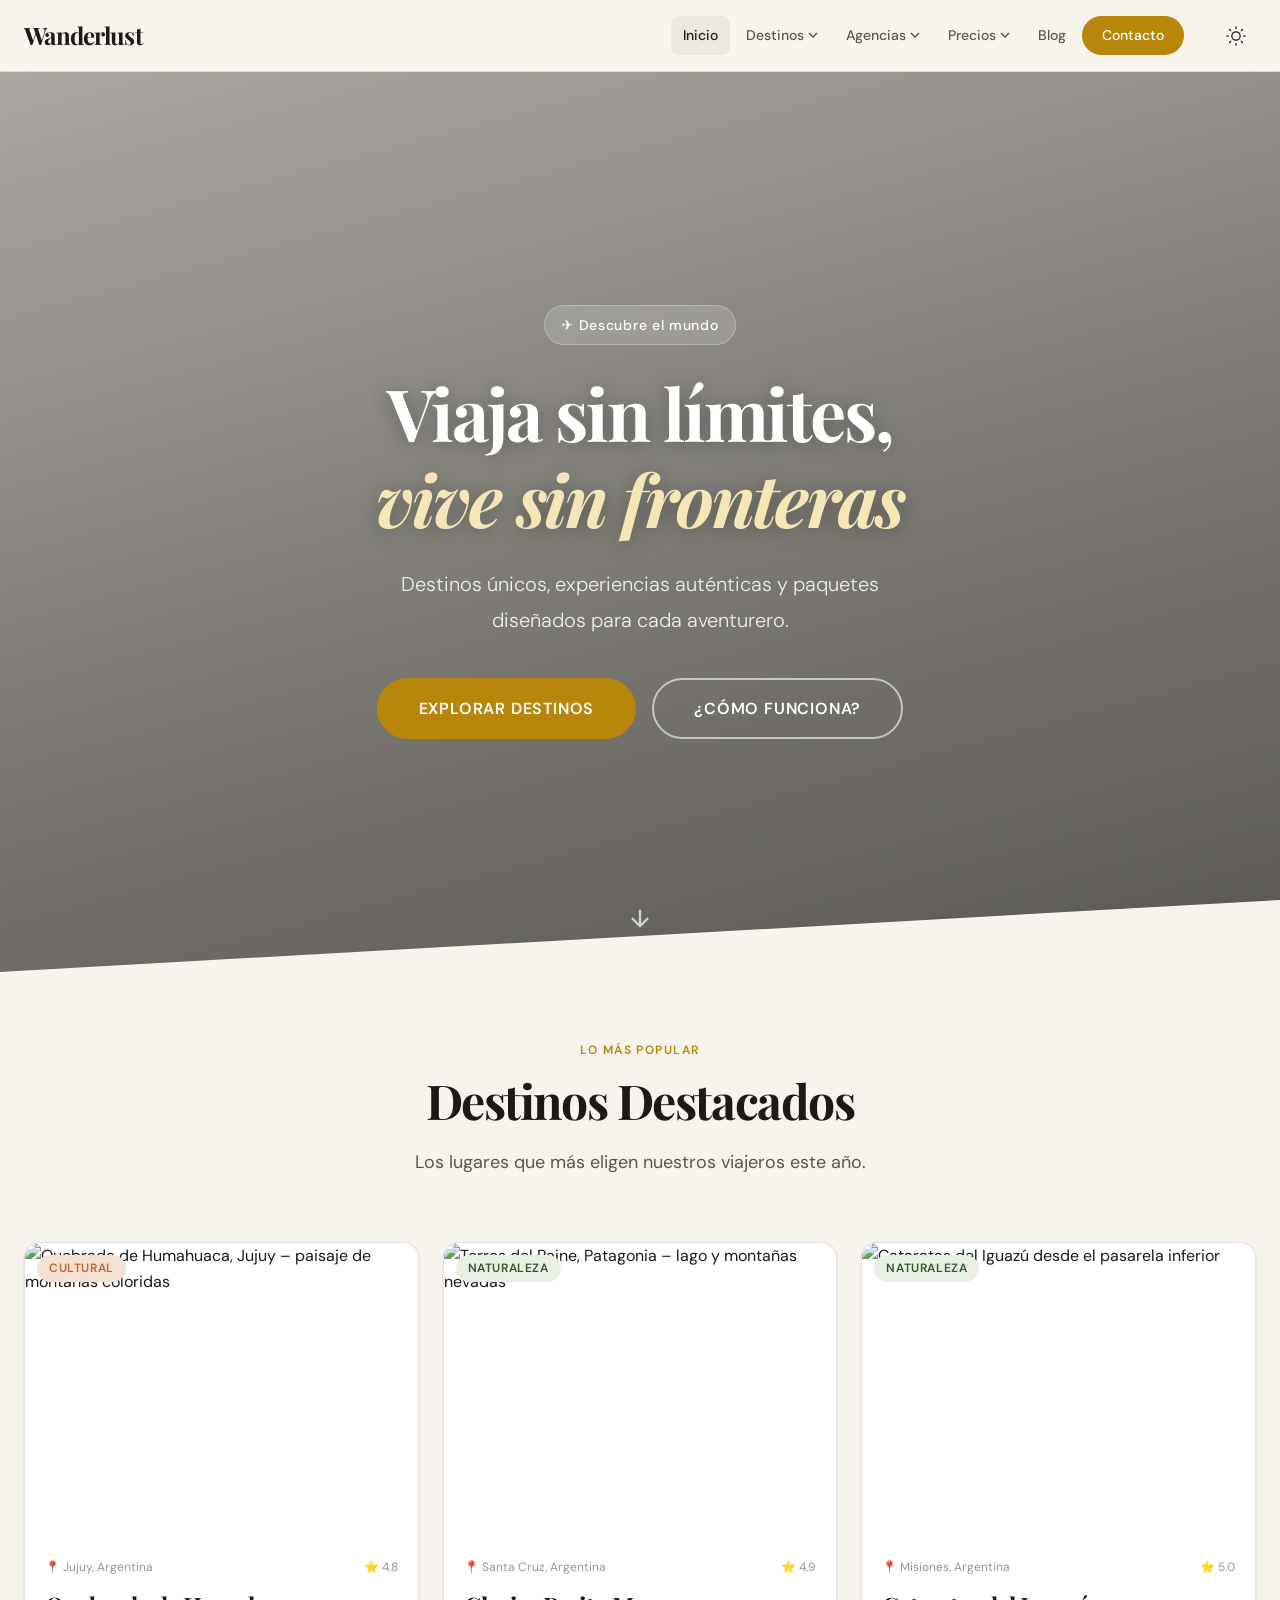
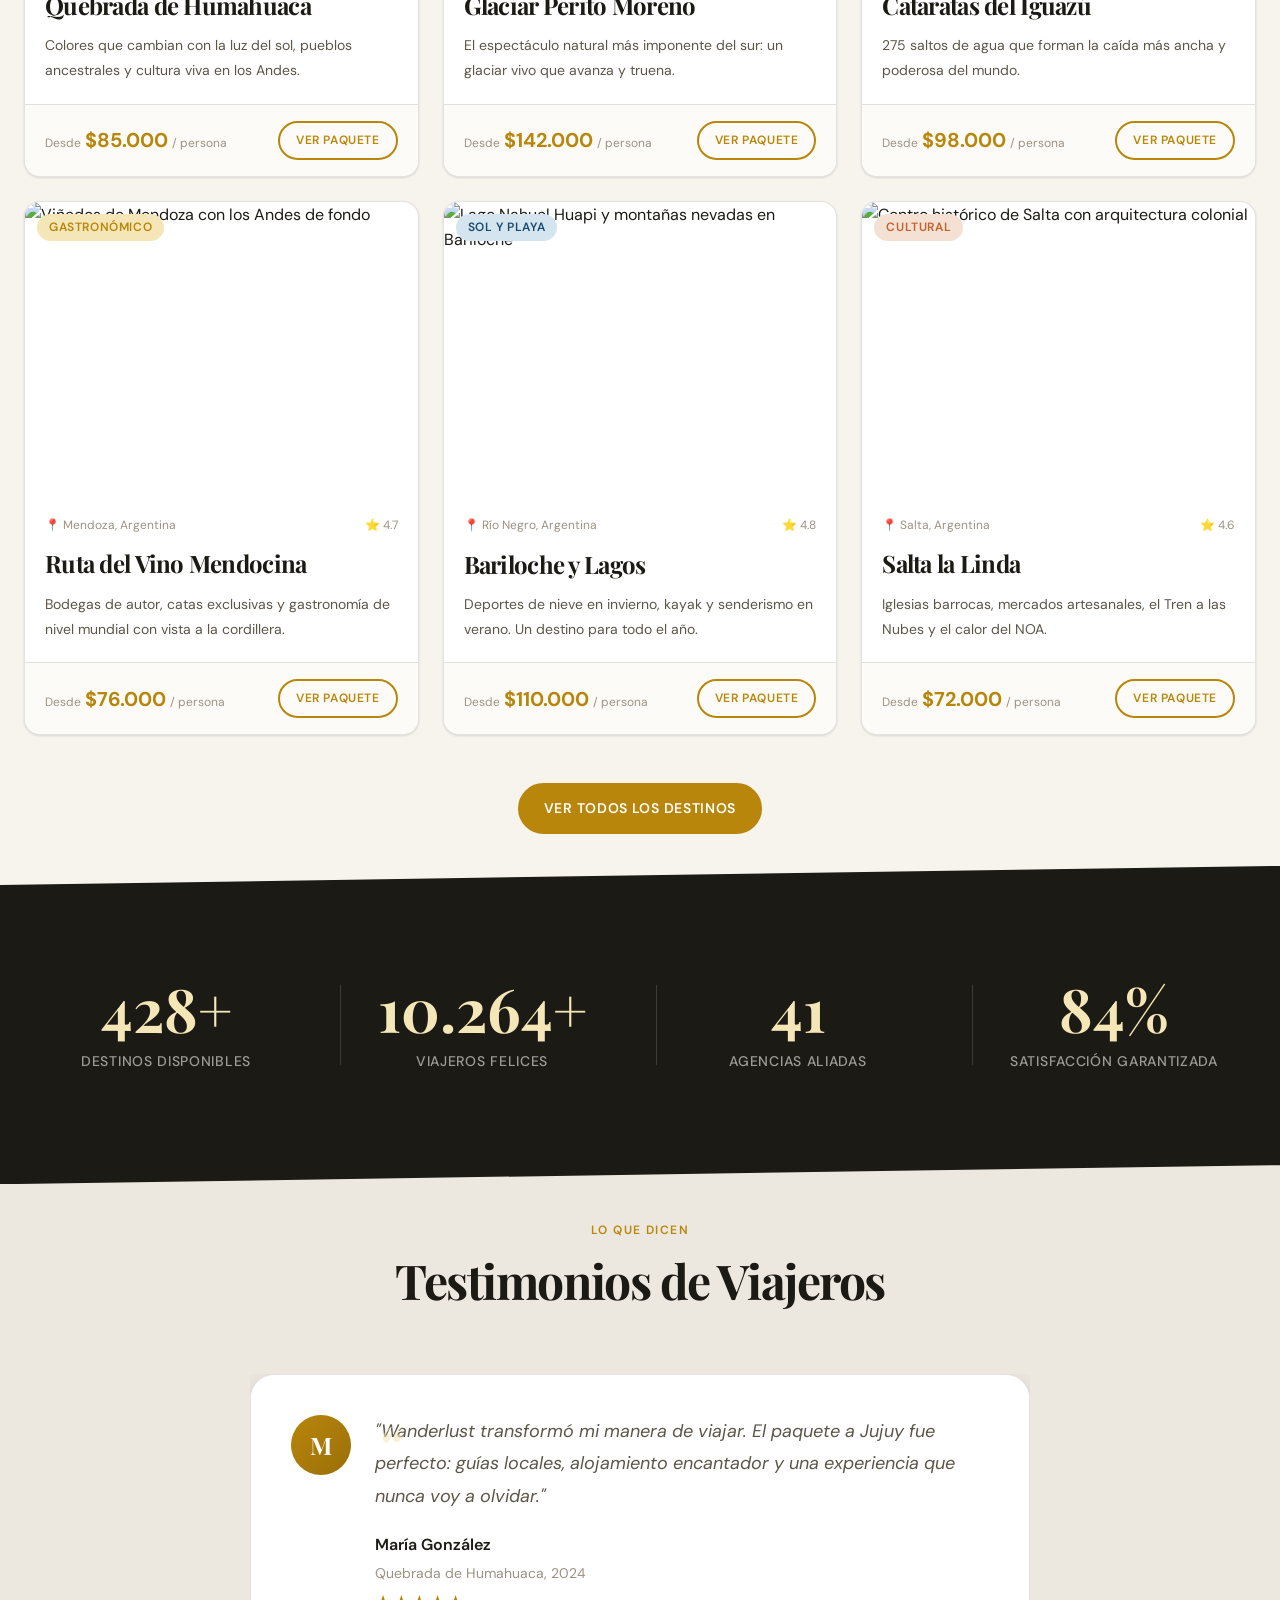
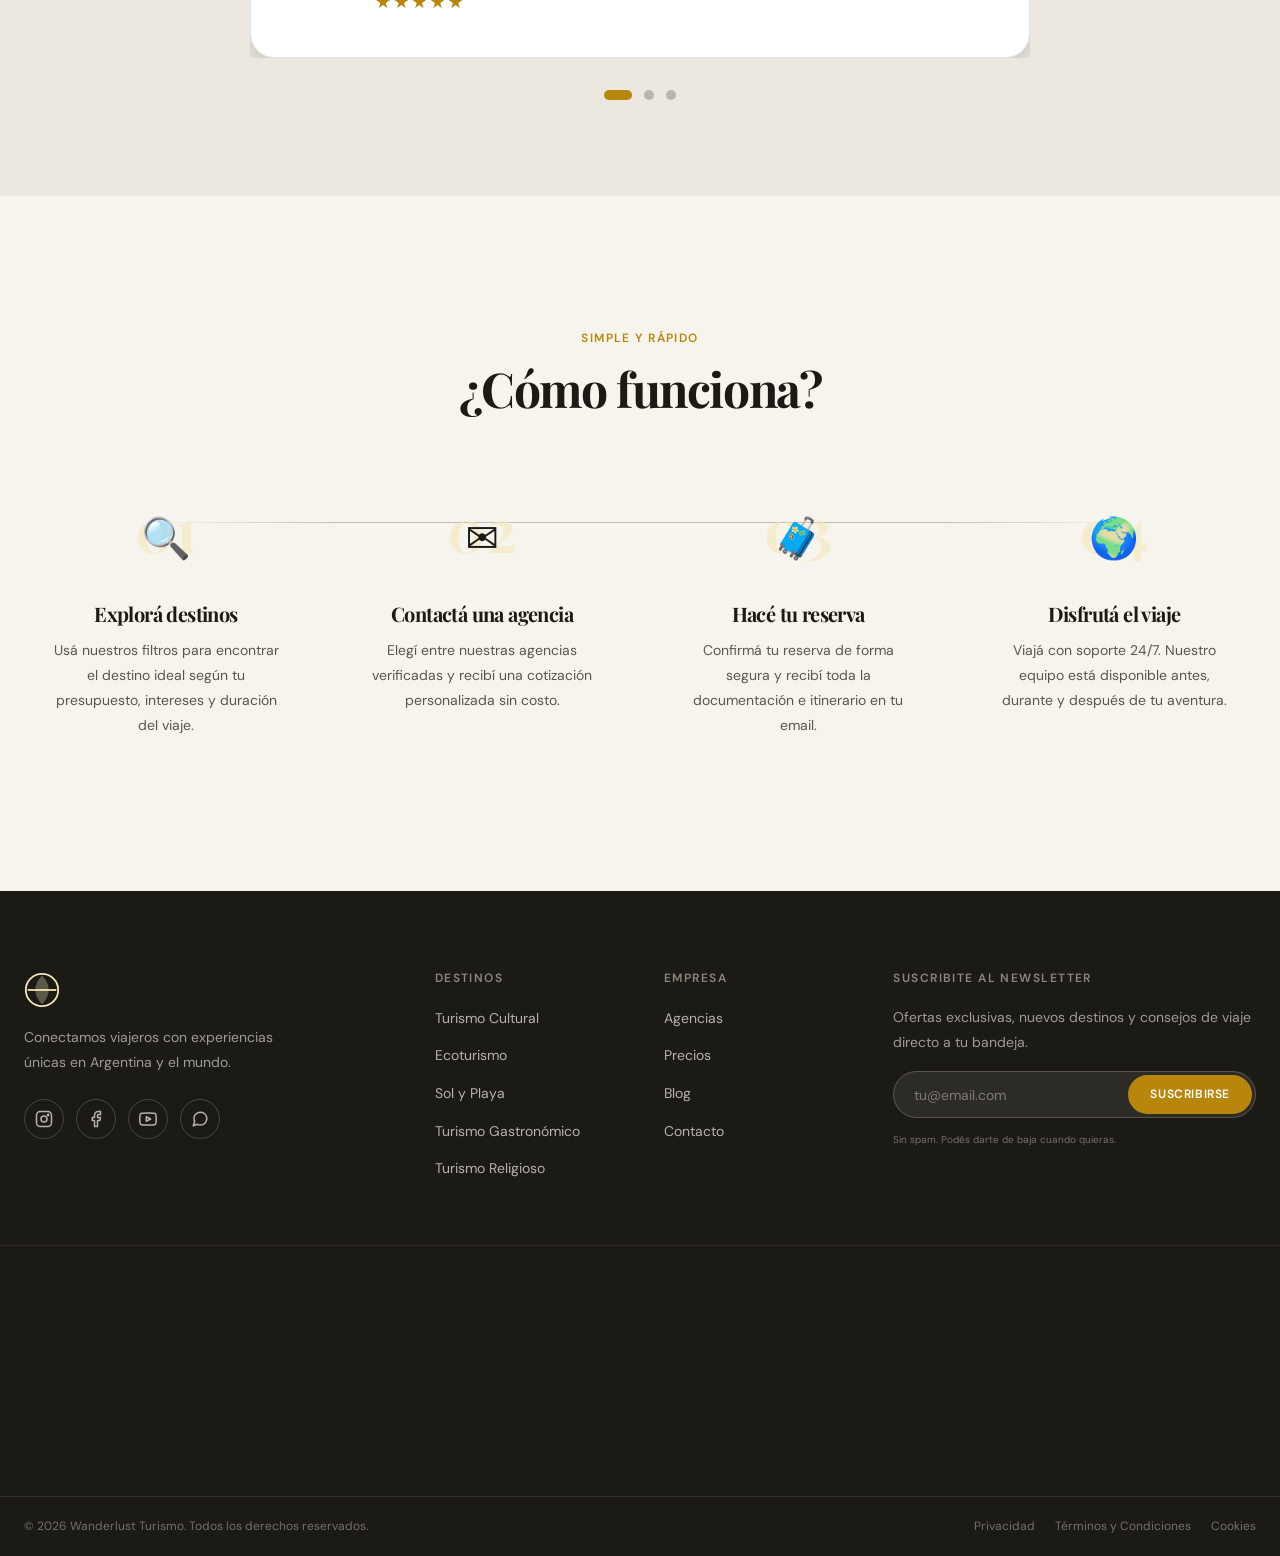
==== index.html @ 02ebac83 "CSS y JS de HOME (index)" ====
<!DOCTYPE html>
<html lang="es">
<head>
  <meta charset="UTF-8" />
  <!--
    viewport: le dice al navegador que adapte el ancho al dispositivo.
    Sin esto, el sitio se vería como escritorio en celulares.
  -->
  <meta name="viewport" content="width=device-width, initial-scale=1.0" />
  <meta name="description" content="Explora los mejores destinos turísticos del mundo con Wanderlust. Paquetes, agencias y experiencias únicas." />
  <title>Wanderlust – Turismo de Experiencias</title>

  <!--
    Google Fonts: usamos dos tipografías distintivas.
    - "Playfair Display": elegante, serif, para títulos y énfasis.
    - "DM Sans": moderna, humanista, para texto corrido.
    Se cargan con preconnect para mejorar la velocidad.
  -->
  <link rel="preconnect" href="https://fonts.googleapis.com" />
  <link rel="preconnect" href="https://fonts.gstatic.com" crossorigin />
  <link href="https://fonts.googleapis.com/css2?family=Playfair+Display:ital,wght@0,400;0,700;1,400&family=DM+Sans:wght@300;400;500;600&display=swap" rel="stylesheet" />

  <!--
    Archivo CSS externo: toda la presentación visual va aquí,
    manteniendo el HTML limpio (solo estructura y contenido).
  -->
  <link rel="stylesheet" href="css/index.css" />
</head>

<body class="page-home" data-theme="light">
  <!--
    ============================================================
    HEADER: encabezado del sitio, visible en todas las páginas.
    Usamos <header> (etiqueta semántica) en lugar de <div>.
    La semántica ayuda a los lectores de pantalla y al SEO.
    ============================================================
  -->
  <header class="site-header" id="site-header">
    <!--
      .header-inner: contenedor con max-width para centrar el contenido.
      Evitamos que el header se extienda demasiado en pantallas anchas.
    -->
    <div class="header-inner">

      <!-- Logo del sitio -->
      <a href="index.html" class="logo" aria-label="Wanderlust – Inicio">
        <!--
          SVG inline: el logo como gráfico vectorial.
          Al estar inline (no como <img>) podemos animarlo con CSS.
        -->

        <!-- LOGO OCULTADO PARA MEJORAR VISIBILIDAD DEL HTML (descomentar cuando apliquemos css)-->
        <!-- <svg class="logo-svg" viewBox="0 0 40 40" aria-hidden="true">
          <circle cx="20" cy="20" r="18" fill="none" stroke="currentColor" stroke-width="2"/>
          <path d="M20 4 C10 14, 10 26, 20 36 C30 26, 30 14, 20 4Z" fill="currentColor" opacity="0.3"/>
          <line x1="4" y1="20" x2="36" y2="20" stroke="currentColor" stroke-width="2"/>
        </svg> -->
        <span class="logo-text">Wanderlust</span>
      </a>

      <!--
        MEGA-MENÚ: navegación principal.
        Usamos <nav> + <ul> que es la estructura semántica correcta
        para listas de navegación (accesible para lectores de pantalla).

        El mega-menú se despliega solo con CSS usando :hover y :focus-within,
        sin JavaScript. Esto se explica en el CSS.
      -->
      <nav class="main-nav" aria-label="Navegación principal">
        <ul class="nav-list" role="list">

          <li class="nav-item nav-item--home">
            <a href="index.html" class="nav-link nav-link--active" aria-current="page">Inicio</a>
          </li>

          <!--
            ÍTEM CON MEGA-MENÚ: Destinos
            - .has-megamenu marca que este ítem despliega un panel grande.
            - aria-haspopup="true" informa a tecnologías asistivas.
            - aria-expanded se actualizará con JS mínimo para accesibilidad.
          -->
          <li class="nav-item has-megamenu">
            <a href="destinos.html" class="nav-link" aria-haspopup="true" aria-expanded="false">
              Destinos
              <!-- Ícono de flecha indicando que hay submenú -->
              <svg class="chevron" viewBox="0 0 10 6" width="32" height="32" aria-hidden="true">
                <path d="M1 1l4 4 4-4" stroke="currentColor" stroke-width="1.5" fill="none"/>
              </svg>
            </a>
            <!--
              PANEL DEL MEGA-MENÚ:
              Se oculta con opacity:0 y visibility:hidden en CSS,
              y se muestra al hacer hover/focus en el <li> padre.
              Usamos <div role="region"> para semántica.
            -->
            <div class="megamenu" role="region" aria-label="Categorías de destinos">
              <div class="megamenu-inner">

                <div class="megamenu-col">
                  <h3 class="megamenu-heading">Por Categoría</h3>
                  <ul role="list">
                    <li><a href="destinos.html#cultural" class="megamenu-link">🏛️ Cultural</a></li>
                    <li><a href="destinos.html#naturaleza" class="megamenu-link">🌿 Naturaleza</a></li>
                    <li><a href="destinos.html#playa" class="megamenu-link">🏖️ Sol y Playa</a></li>
                    <li><a href="destinos.html#gastronomico" class="megamenu-link">🍽️ Gastronómico</a></li>
                    <li><a href="destinos.html#religioso" class="megamenu-link">⛪ Religioso</a></li>
                  </ul>
                </div>

                <div class="megamenu-col">
                  <h3 class="megamenu-heading">Destinos Populares</h3>
                  <ul role="list">
                    <li><a href="destinos.html" class="megamenu-link">Patagonia Argentina</a></li>
                    <li><a href="destinos.html" class="megamenu-link">Salta y Jujuy</a></li>
                    <li><a href="destinos.html" class="megamenu-link">Cataratas del Iguazú</a></li>
                    <li><a href="destinos.html" class="megamenu-link">Mendoza Viñedos</a></li>
                    <li><a href="destinos.html" class="megamenu-link">Bariloche</a></li>
                  </ul>
                </div>

                <div class="megamenu-col megamenu-col--featured">
                  <h3 class="megamenu-heading">Destino del Mes</h3>
                  <!--
                    Imagen destacada dentro del mega-menú.
                    aspect-ratio en CSS mantiene la proporción sin JS.
                  -->
                  <div class="megamenu-featured-card">
                    <img
                      src="img/destino-featured.jpg"
                      alt="Quebrada de Humahuaca, Jujuy"
                      loading="lazy"
                      width="240"
                      height="140"
                    />
                    <p class="megamenu-featured-title">Quebrada de Humahuaca</p>
                    <a href="destinos.html" class="btn btn--sm">Ver paquetes</a>
                  </div>
                </div>

              </div>
            </div>
          </li>

          <li class="nav-item has-megamenu">
            <a href="agencias.html" class="nav-link" aria-haspopup="true" aria-expanded="false">
              Agencias
              <svg class="chevron" viewBox="0 0 10 6" width="32" height="32" aria-hidden="true">
                <path d="M1 1l4 4 4-4" stroke="currentColor" stroke-width="1.5" fill="none"/>
              </svg>
            </a>
            <div class="megamenu" role="region" aria-label="Opciones de agencias">
              <div class="megamenu-inner megamenu-inner--simple">
                <div class="megamenu-col">
                  <h3 class="megamenu-heading">Explorar</h3>
                  <ul role="list">
                    <li><a href="agencias.html" class="megamenu-link">Todas las Agencias</a></li>
                    <li><a href="agencias.html" class="megamenu-link">Agencias Premium</a></li>
                    <li><a href="agencias.html" class="megamenu-link">Mejor Valoradas</a></li>
                    <li><a href="agencias.html" class="megamenu-link">Agencias Locales</a></li>
                  </ul>
                </div>
                <div class="megamenu-col">
                  <h3 class="megamenu-heading">Servicios</h3>
                  <ul role="list">
                    <li><a href="contacto.html" class="megamenu-link">Solicitar Cotización</a></li>
                    <li><a href="contacto.html" class="megamenu-link">Armar Paquete</a></li>
                    <li><a href="contacto.html" class="megamenu-link">Asesoramiento</a></li>
                  </ul>
                </div>
              </div>
            </div>
          </li>

          <li class="nav-item has-megamenu">
            <a href="precios.html" class="nav-link" aria-haspopup="true" aria-expanded="false">
              Precios
              <svg class="chevron" viewBox="0 0 10 6" width="32" height="32" aria-hidden="true">
                <path d="M1 1l4 4 4-4" stroke="currentColor" stroke-width="1.5" fill="none"/>
              </svg>
            </a>
            <div class="megamenu" role="region" aria-label="Opciones de precios">
              <div class="megamenu-inner megamenu-inner--simple">
                <div class="megamenu-col">
                  <h3 class="megamenu-heading">Comparar</h3>
                  <ul role="list">
                    <li><a href="precios.html" class="megamenu-link">Comparador de Destinos</a></li>
                    <li><a href="precios.html" class="megamenu-link">Tabla de Precios</a></li>
                    <li><a href="precios.html" class="megamenu-link">Ofertas Especiales</a></li>
                  </ul>
                </div>
              </div>
            </div>
          </li>

          <li class="nav-item">
            <a href="blog.html" class="nav-link">Blog</a>
          </li>

          <li class="nav-item">
            <a href="contacto.html" class="nav-link nav-link--cta">Contacto</a>
          </li>

        </ul>
      </nav>

      <!-- Controles del header: modo oscuro + menú móvil -->
      <div class="header-controls">
        <!--
          Botón de modo oscuro (Dark Mode).
          JS mínimo: solo alterna el atributo data-theme en <body>.
          Todo el cambio visual lo hace CSS con variables.
        -->
        <button
          class="btn-icon btn-darkmode"
          id="darkModeToggle"
          aria-label="Alternar modo oscuro"
          title="Modo oscuro"
        >
          <!-- Ícono sol (modo claro activo) -->
          <svg class="icon-sun" viewBox="0 0 24 24" aria-hidden="true">
            <circle cx="12" cy="12" r="5"/>
            <line x1="12" y1="1" x2="12" y2="3"/><line x1="12" y1="21" x2="12" y2="23"/>
            <line x1="4.22" y1="4.22" x2="5.64" y2="5.64"/><line x1="18.36" y1="18.36" x2="19.78" y2="19.78"/>
            <line x1="1" y1="12" x2="3" y2="12"/><line x1="21" y1="12" x2="23" y2="12"/>
            <line x1="4.22" y1="19.78" x2="5.64" y2="18.36"/><line x1="18.36" y1="5.64" x2="19.78" y2="4.22"/>
          </svg>
          <!-- Ícono luna (modo oscuro activo) -->
          <svg class="icon-moon" viewBox="0 0 24 24" aria-hidden="true">
            <path d="M21 12.79A9 9 0 1 1 11.21 3 7 7 0 0 0 21 12.79z"/>
          </svg>
        </button>

        <!--
          Botón hamburguesa para menú móvil.
          aria-controls indica qué elemento controla.
          JS mínimo: togglea clase .is-open en el nav.
        -->
        <button
          class="btn-icon btn-hamburger"
          id="menuToggle"
          aria-label="Abrir menú"
          aria-controls="main-nav"
          aria-expanded="false"
        >
          <span class="hamburger-line"></span>
          <span class="hamburger-line"></span>
          <span class="hamburger-line"></span>
        </button>
      </div>

    </div><!-- /.header-inner -->
  </header>

  <!--
    ============================================================
    MAIN: contenido principal de la página.
    <main> es semántico: hay un solo <main> por página.
    ============================================================
  -->
  <main id="main-content">

    <!--
      ──────────────────────────────────────────────────────────
      SECCIÓN 1: HERO
      Video de fondo + overlay + texto animado.
      Técnicas CSS: clip-path, keyframes, Custom Properties.
      ──────────────────────────────────────────────────────────
    -->
    <section class="hero" aria-label="Sección principal">

      <!--
        VIDEO DE FONDO:
        - autoplay: empieza automáticamente.
        - muted: necesario para autoplay sin interacción del usuario.
        - loop: se repite.
        - playsinline: evita pantalla completa en iOS.
        - preload="metadata": carga solo los metadatos al inicio.
        - <source> con type: el navegador elige el formato soportado.
        - El <p> dentro es el fallback si el navegador no soporta video.
        aria-hidden: el video es decorativo, los lectores de pantalla lo ignoran.
      -->
      <div class="hero-video-wrapper" aria-hidden="true">
        <video
          class="hero-video"
          autoplay
          muted
          loop
          playsinline
          preload="metadata"
        >
          <source src="video/hero-destino.mp4" type="video/mp4" />
          <source src="video/hero-destino.webm" type="video/webm" />
          <!-- Fallback: imagen si el video no carga -->
          <img src="img/hero-fallback.jpg" alt="" />
        </video>
        <!-- Overlay oscuro sobre el video para que el texto sea legible -->
        <div class="hero-overlay"></div>
      </div>

      <!-- Contenido del hero: texto animado -->
      <div class="hero-content">
        <!--
          .hero-tag: etiqueta pequeña que aparece primero (animación stagger).
          Stagger = cada elemento hijo aparece con un retraso distinto,
          creando un efecto de cascada. Se logra con animation-delay en CSS.
        -->
        <p class="hero-tag animate-in" style="--delay: 0s">✈️ Descubre el mundo</p>

        <h1 class="hero-title animate-in" style="--delay: 0.15s">
          Viaja sin límites,<br />
          <em>vive sin fronteras</em>
        </h1>

        <p class="hero-subtitle animate-in" style="--delay: 0.3s">
          Destinos únicos, experiencias auténticas y paquetes diseñados para cada aventurero.
        </p>

        <div class="hero-actions animate-in" style="--delay: 0.45s">
          <a href="destinos.html" class="btn btn--primary btn--lg">Explorar Destinos</a>
          <a href="#como-funciona" class="btn btn--ghost btn--lg">¿Cómo funciona?</a>
        </div>
      </div>

      <!--
        Indicador de scroll: flecha animada que invita a bajar.
        animation: bounceDown en keyframes del CSS.
      -->
      <a href="#destinos-destacados" class="scroll-indicator" aria-label="Ir al contenido">
        <svg viewBox="0 0 24 24" width="32" height="32" aria-hidden="true">
          <path d="M12 5v14M5 12l7 7 7-7" stroke="currentColor" stroke-width="2" fill="none"/>
        </svg>
      </a>

    </section>
    <!--/ .hero -->

    <!--
      ──────────────────────────────────────────────────────────
      SECCIÓN 2: DESTINOS DESTACADOS
      Cards con hover effects y transiciones CSS.
      Técnicas CSS: transform, transition, overflow, object-fit.
      ──────────────────────────────────────────────────────────
    -->
    <section class="section destinations-featured" id="destinos-destacados" aria-labelledby="dest-title">

      <div class="section-inner">
        <header class="section-header">
          <p class="section-label">Lo más popular</p>
          <h2 class="section-title" id="dest-title">Destinos Destacados</h2>
          <p class="section-subtitle">Los lugares que más eligen nuestros viajeros este año.</p>
        </header>

        <!--
          Grid de tarjetas (cards).
          CSS Grid con auto-fill y minmax para que las columnas
          se adapten solas sin media queries explícitas.
          Esto se define en el CSS como:
          grid-template-columns: repeat(auto-fill, minmax(300px, 1fr))
        -->
        <div class="cards-grid" role="list">

          <!--
            CARD DE DESTINO:
            Estructura:
            - .card-image-wrapper: contiene la imagen + etiqueta de categoría.
            - img con loading="lazy": el navegador carga la imagen solo cuando
              está cerca del viewport (viewport = área visible de la pantalla).
            - .card-body: información textual.
            - .card-footer: precio y botón.

            El efecto hover (zoom de imagen + overlay) se hace 100% en CSS:
            .destination-card:hover .card-image img { transform: scale(1.08); }
          -->
          <article class="destination-card" role="listitem">
            <div class="card-image-wrapper">
              <img
                src="img/dest-jujuy.jpg"
                alt="Quebrada de Humahuaca, Jujuy – paisaje de montañas coloridas"
                loading="lazy"
                width="400"
                height="260"
              />
              <span class="card-badge card-badge--cultural">Cultural</span>
              <!-- Overlay con info extra que aparece en hover -->
              <div class="card-hover-overlay">
                <p>Patrimonio de la Humanidad UNESCO</p>
              </div>
            </div>
            <div class="card-body">
              <div class="card-meta">
                <span class="card-location">📍 Jujuy, Argentina</span>
                <span class="card-rating" aria-label="4.8 de 5 estrellas">⭐ 4.8</span>
              </div>
              <h3 class="card-title">Quebrada de Humahuaca</h3>
              <p class="card-desc">Colores que cambian con la luz del sol, pueblos ancestrales y cultura viva en los Andes.</p>
            </div>
            <div class="card-footer">
              <p class="card-price">
                <span class="price-from">Desde</span>
                <strong class="price-amount">$85.000</strong>
                <span class="price-per">/ persona</span>
              </p>
              <a href="destinos.html" class="btn btn--sm btn--outline">Ver paquete</a>
            </div>
          </article>

          <article class="destination-card" role="listitem">
            <div class="card-image-wrapper">
              <img
                src="img/dest-patagonia.jpg"
                alt="Torres del Paine, Patagonia – lago y montañas nevadas"
                loading="lazy"
                width="400"
                height="260"
              />
              <span class="card-badge card-badge--naturaleza">Naturaleza</span>
              <div class="card-hover-overlay">
                <p>Parque Nacional de clase mundial</p>
              </div>
            </div>
            <div class="card-body">
              <div class="card-meta">
                <span class="card-location">📍 Santa Cruz, Argentina</span>
                <span class="card-rating" aria-label="4.9 de 5 estrellas">⭐ 4.9</span>
              </div>
              <h3 class="card-title">Glaciar Perito Moreno</h3>
              <p class="card-desc">El espectáculo natural más imponente del sur: un glaciar vivo que avanza y truena.</p>
            </div>
            <div class="card-footer">
              <p class="card-price">
                <span class="price-from">Desde</span>
                <strong class="price-amount">$142.000</strong>
                <span class="price-per">/ persona</span>
              </p>
              <a href="destinos.html" class="btn btn--sm btn--outline">Ver paquete</a>
            </div>
          </article>

          <article class="destination-card" role="listitem">
            <div class="card-image-wrapper">
              <img
                src="img/dest-iguazu.jpg"
                alt="Cataratas del Iguazú desde el pasarela inferior"
                loading="lazy"
                width="400"
                height="260"
              />
              <span class="card-badge card-badge--naturaleza">Naturaleza</span>
              <div class="card-hover-overlay">
                <p>Una de las 7 maravillas naturales</p>
              </div>
            </div>
            <div class="card-body">
              <div class="card-meta">
                <span class="card-location">📍 Misiones, Argentina</span>
                <span class="card-rating" aria-label="5 de 5 estrellas">⭐ 5.0</span>
              </div>
              <h3 class="card-title">Cataratas del Iguazú</h3>
              <p class="card-desc">275 saltos de agua que forman la caída más ancha y poderosa del mundo.</p>
            </div>
            <div class="card-footer">
              <p class="card-price">
                <span class="price-from">Desde</span>
                <strong class="price-amount">$98.000</strong>
                <span class="price-per">/ persona</span>
              </p>
              <a href="destinos.html" class="btn btn--sm btn--outline">Ver paquete</a>
            </div>
          </article>

          <article class="destination-card" role="listitem">
            <div class="card-image-wrapper">
              <img
                src="img/dest-mendoza.jpg"
                alt="Viñedos de Mendoza con los Andes de fondo"
                loading="lazy"
                width="400"
                height="260"
              />
              <span class="card-badge card-badge--gastronomico">Gastronómico</span>
              <div class="card-hover-overlay">
                <p>Capital del vino argentino</p>
              </div>
            </div>
            <div class="card-body">
              <div class="card-meta">
                <span class="card-location">📍 Mendoza, Argentina</span>
                <span class="card-rating" aria-label="4.7 de 5 estrellas">⭐ 4.7</span>
              </div>
              <h3 class="card-title">Ruta del Vino Mendocina</h3>
              <p class="card-desc">Bodegas de autor, catas exclusivas y gastronomía de nivel mundial con vista a la cordillera.</p>
            </div>
            <div class="card-footer">
              <p class="card-price">
                <span class="price-from">Desde</span>
                <strong class="price-amount">$76.000</strong>
                <span class="price-per">/ persona</span>
              </p>
              <a href="destinos.html" class="btn btn--sm btn--outline">Ver paquete</a>
            </div>
          </article>

          <article class="destination-card" role="listitem">
            <div class="card-image-wrapper">
              <img
                src="img/dest-bariloche.jpg"
                alt="Lago Nahuel Huapi y montañas nevadas en Bariloche"
                loading="lazy"
                width="400"
                height="260"
              />
              <span class="card-badge card-badge--playa">Sol y Playa</span>
              <div class="card-hover-overlay">
                <p>La Suiza argentina</p>
              </div>
            </div>
            <div class="card-body">
              <div class="card-meta">
                <span class="card-location">📍 Río Negro, Argentina</span>
                <span class="card-rating" aria-label="4.8 de 5 estrellas">⭐ 4.8</span>
              </div>
              <h3 class="card-title">Bariloche y Lagos</h3>
              <p class="card-desc">Deportes de nieve en invierno, kayak y senderismo en verano. Un destino para todo el año.</p>
            </div>
            <div class="card-footer">
              <p class="card-price">
                <span class="price-from">Desde</span>
                <strong class="price-amount">$110.000</strong>
                <span class="price-per">/ persona</span>
              </p>
              <a href="destinos.html" class="btn btn--sm btn--outline">Ver paquete</a>
            </div>
          </article>

          <article class="destination-card" role="listitem">
            <div class="card-image-wrapper">
              <img
                src="img/dest-salta.jpg"
                alt="Centro histórico de Salta con arquitectura colonial"
                loading="lazy"
                width="400"
                height="260"
              />
              <span class="card-badge card-badge--cultural">Cultural</span>
              <div class="card-hover-overlay">
                <p>Arquitectura colonial y tradición</p>
              </div>
            </div>
            <div class="card-body">
              <div class="card-meta">
                <span class="card-location">📍 Salta, Argentina</span>
                <span class="card-rating" aria-label="4.6 de 5 estrellas">⭐ 4.6</span>
              </div>
              <h3 class="card-title">Salta la Linda</h3>
              <p class="card-desc">Iglesias barrocas, mercados artesanales, el Tren a las Nubes y el calor del NOA.</p>
            </div>
            <div class="card-footer">
              <p class="card-price">
                <span class="price-from">Desde</span>
                <strong class="price-amount">$72.000</strong>
                <span class="price-per">/ persona</span>
              </p>
              <a href="destinos.html" class="btn btn--sm btn--outline">Ver paquete</a>
            </div>
          </article>

        </div><!-- /.cards-grid -->

        <div class="section-cta">
          <a href="destinos.html" class="btn btn--primary">Ver todos los destinos</a>
        </div>
      </div>

    </section>
    <!--/ .destinations-featured -->

    <!--
      ──────────────────────────────────────────────────────────
      SECCIÓN 3: CONTADOR ANIMADO
      Números que cuentan solos cuando entran al viewport.
      Técnica: CSS @keyframes + JS mínimo con IntersectionObserver
      para activar la animación cuando el elemento es visible.
      ──────────────────────────────────────────────────────────
    -->
    <section class="section stats-section" aria-labelledby="stats-title">
      <div class="section-inner">
        <h2 class="sr-only" id="stats-title">Nuestros números</h2>

        <div class="stats-grid">

          <!--
            Cada .stat-item tiene:
            - data-target: el número final al que llega el contador.
            - data-suffix: el símbolo que va después (%, +, etc.)
            JS leerá estos atributos para animar el número.
          -->
          <div class="stat-item">
            <p class="stat-number" data-target="500" data-suffix="+">0</p>
            <p class="stat-label">Destinos disponibles</p>
          </div>

          <div class="stat-item">
            <p class="stat-number" data-target="12000" data-suffix="+">0</p>
            <p class="stat-label">Viajeros felices</p>
          </div>

          <div class="stat-item">
            <p class="stat-number" data-target="48" data-suffix="">0</p>
            <p class="stat-label">Agencias aliadas</p>
          </div>

          <div class="stat-item">
            <p class="stat-number" data-target="98" data-suffix="%">0</p>
            <p class="stat-label">Satisfacción garantizada</p>
          </div>

        </div>
      </div>
    </section>
    <!--/ .stats-section -->

    <!--
      ──────────────────────────────────────────────────────────
      SECCIÓN 4: TESTIMONIOS (CARRUSEL SOLO CSS)
      Técnica: radio inputs ocultos + labels como controles.
      Sin JavaScript. El truco es usar input[type="radio"]:checked
      para mostrar/ocultar las diapositivas mediante el combinador ~.
      ──────────────────────────────────────────────────────────
    -->
    <section class="section testimonials-section" aria-labelledby="testimonios-title">
      <div class="section-inner">
        <header class="section-header">
          <p class="section-label">Lo que dicen</p>
          <h2 class="section-title" id="testimonios-title">Testimonios de Viajeros</h2>
        </header>

        <!--
          CARRUSEL CSS-ONLY:
          Los <input type="radio"> son invisibles pero controlables.
          Los <label> son los "dots" (puntos de navegación).
          El CSS hace: input#s1:checked ~ .carousel .slide-1 { display: block }
        -->
        <div class="carousel" role="region" aria-label="Carrusel de testimonios">

          <!-- Radio inputs: uno por diapositiva -->
          <input type="radio" name="testimonial" id="t1" class="carousel-input" checked aria-label="Testimonio 1" />
          <input type="radio" name="testimonial" id="t2" class="carousel-input" aria-label="Testimonio 2" />
          <input type="radio" name="testimonial" id="t3" class="carousel-input" aria-label="Testimonio 3" />

          <!-- Diapositivas de testimonios -->
          <div class="carousel-track">

            <div class="carousel-slide" id="slide-1">
              <blockquote class="testimonial-card">
                <div class="testimonial-avatar" aria-hidden="true">M</div>
                <div class="testimonial-content">
                  <p class="testimonial-text">
                    "Wanderlust transformó mi manera de viajar. El paquete a Jujuy fue perfecto: 
                    guías locales, alojamiento encantador y una experiencia que nunca voy a olvidar."
                  </p>
                  <footer class="testimonial-footer">
                    <cite class="testimonial-author">María González</cite>
                    <span class="testimonial-trip">Quebrada de Humahuaca, 2024</span>
                    <span class="testimonial-stars" aria-label="5 estrellas">★★★★★</span>
                  </footer>
                </div>
              </blockquote>
            </div>

            <div class="carousel-slide" id="slide-2">
              <blockquote class="testimonial-card">
                <div class="testimonial-avatar" aria-hidden="true">C</div>
                <div class="testimonial-content">
                  <p class="testimonial-text">
                    "Viajamos en familia a las Cataratas y todo estuvo impecable. 
                    La logística, el hotel, las excursiones... Todo coordinado a la perfección."
                  </p>
                  <footer class="testimonial-footer">
                    <cite class="testimonial-author">Carlos Ramírez</cite>
                    <span class="testimonial-trip">Cataratas del Iguazú, 2024</span>
                    <span class="testimonial-stars" aria-label="5 estrellas">★★★★★</span>
                  </footer>
                </div>
              </blockquote>
            </div>

            <div class="carousel-slide" id="slide-3">
              <blockquote class="testimonial-card">
                <div class="testimonial-avatar" aria-hidden="true">L</div>
                <div class="testimonial-content">
                  <p class="testimonial-text">
                    "La Ruta del Vino en Mendoza superó todas mis expectativas. 
                    Bodegas privadas, cenas maridaje y paisajes que quitan el aliento."
                  </p>
                  <footer class="testimonial-footer">
                    <cite class="testimonial-author">Laura Méndez</cite>
                    <span class="testimonial-trip">Mendoza, 2025</span>
                    <span class="testimonial-stars" aria-label="5 estrellas">★★★★★</span>
                  </footer>
                </div>
              </blockquote>
            </div>

          </div><!-- /.carousel-track -->

          <!-- Labels = puntos de navegación (dots) -->
          <div class="carousel-dots" role="tablist" aria-label="Navegar testimonios">
            <label for="t1" class="carousel-dot" role="tab" aria-label="Testimonio 1"></label>
            <label for="t2" class="carousel-dot" role="tab" aria-label="Testimonio 2"></label>
            <label for="t3" class="carousel-dot" role="tab" aria-label="Testimonio 3"></label>
          </div>

        </div><!-- /.carousel -->

      </div>
    </section>
    <!--/ .testimonials-section -->

    <!--
      ──────────────────────────────────────────────────────────
      SECCIÓN 5: CÓMO FUNCIONA (Scroll Snap target)
      ──────────────────────────────────────────────────────────
    -->
    <section class="section how-it-works" id="como-funciona" aria-labelledby="how-title">
      <div class="section-inner">
        <header class="section-header">
          <p class="section-label">Simple y rápido</p>
          <h2 class="section-title" id="how-title">¿Cómo funciona?</h2>
        </header>

        <ol class="steps-list" role="list">
          <li class="step-item">
            <div class="step-icon" aria-hidden="true">🔍</div>
            <div class="step-number" aria-hidden="true">01</div>
            <h3 class="step-title">Explorá destinos</h3>
            <p class="step-desc">Usá nuestros filtros para encontrar el destino ideal según tu presupuesto, intereses y duración del viaje.</p>
          </li>
          <li class="step-item">
            <div class="step-icon" aria-hidden="true">✉️</div>
            <div class="step-number" aria-hidden="true">02</div>
            <h3 class="step-title">Contactá una agencia</h3>
            <p class="step-desc">Elegí entre nuestras agencias verificadas y recibí una cotización personalizada sin costo.</p>
          </li>
          <li class="step-item">
            <div class="step-icon" aria-hidden="true">🧳</div>
            <div class="step-number" aria-hidden="true">03</div>
            <h3 class="step-title">Hacé tu reserva</h3>
            <p class="step-desc">Confirmá tu reserva de forma segura y recibí toda la documentación e itinerario en tu email.</p>
          </li>
          <li class="step-item">
            <div class="step-icon" aria-hidden="true">🌍</div>
            <div class="step-number" aria-hidden="true">04</div>
            <h3 class="step-title">Disfrutá el viaje</h3>
            <p class="step-desc">Viajá con soporte 24/7. Nuestro equipo está disponible antes, durante y después de tu aventura.</p>
          </li>
        </ol>
      </div>
    </section>

  </main>
  <!--/ #main-content -->

  <!--
    ============================================================
    FOOTER: pie de página.
    Contiene: newsletter, redes sociales y mapa embebido.
    ============================================================
  -->
  <footer class="site-footer" aria-label="Pie de página">
    <div class="footer-inner">

      <!-- Columna 1: Info del sitio -->
      <div class="footer-col footer-col--brand">
        <a href="index.html" class="logo logo--footer" aria-label="Wanderlust – Inicio">
          <svg class="logo-svg" viewBox="0 0 40 40" width="32" height="32" aria-hidden="true">
            <circle cx="20" cy="20" r="18" fill="none" stroke="currentColor" stroke-width="2"/>
            <path d="M20 4 C10 14, 10 26, 20 36 C30 26, 30 14, 20 4Z" fill="currentColor" opacity="0.3"/>
            <line x1="4" y1="20" x2="36" y2="20" stroke="currentColor" stroke-width="2"/>
          </svg>
          <span class="logo-text">Wanderlust</span>
        </a>
        <p class="footer-tagline">Conectamos viajeros con experiencias únicas en Argentina y el mundo.</p>

        <!-- Redes sociales -->
        <nav class="social-links" aria-label="Redes sociales">
          <a href="#" class="social-link" aria-label="Instagram de Wanderlust" rel="noopener noreferrer">
            <!-- SVG Instagram -->
            <svg viewBox="0 0 24 24" width="32" height="32" aria-hidden="true">
              <rect x="2" y="2" width="20" height="20" rx="5" ry="5" fill="none" stroke="currentColor" stroke-width="2"/>
              <circle cx="12" cy="12" r="4" fill="none" stroke="currentColor" stroke-width="2"/>
              <circle cx="17.5" cy="6.5" r="1" fill="currentColor"/>
            </svg>
          </a>
          <a href="#" class="social-link" aria-label="Facebook de Wanderlust" rel="noopener noreferrer">
            <svg viewBox="0 0 24 24" width="32" height="32" aria-hidden="true">
              <path d="M18 2h-3a5 5 0 0 0-5 5v3H7v4h3v8h4v-8h3l1-4h-4V7a1 1 0 0 1 1-1h3z" fill="none" stroke="currentColor" stroke-width="2"/>
            </svg>
          </a>
          <a href="#" class="social-link" aria-label="YouTube de Wanderlust" rel="noopener noreferrer">
            <svg viewBox="0 0 24 24" width="32" height="32" aria-hidden="true">
              <path d="M22.54 6.42a2.78 2.78 0 0 0-1.95-1.96C18.88 4 12 4 12 4s-6.88 0-8.59.46A2.78 2.78 0 0 0 1.46 6.42 29 29 0 0 0 1 12a29 29 0 0 0 .46 5.58 2.78 2.78 0 0 0 1.95 1.96C5.12 20 12 20 12 20s6.88 0 8.59-.46a2.78 2.78 0 0 0 1.96-1.96A29 29 0 0 0 23 12a29 29 0 0 0-.46-5.58z" fill="none" stroke="currentColor" stroke-width="2"/>
              <polygon points="9.75 15.02 15.5 12 9.75 8.98 9.75 15.02" fill="none" stroke="currentColor" stroke-width="2"/>
            </svg>
          </a>
          <a href="#" class="social-link" aria-label="WhatsApp de Wanderlust" rel="noopener noreferrer">
            <svg viewBox="0 0 24 24" width="32" height="32" aria-hidden="true">
              <path d="M21 11.5a8.38 8.38 0 0 1-.9 3.8 8.5 8.5 0 0 1-7.6 4.7 8.38 8.38 0 0 1-3.8-.9L3 21l1.9-5.7a8.38 8.38 0 0 1-.9-3.8 8.5 8.5 0 0 1 4.7-7.6 8.38 8.38 0 0 1 3.8-.9h.5a8.48 8.48 0 0 1 8 8v.5z" fill="none" stroke="currentColor" stroke-width="2"/>
            </svg>
          </a>
        </nav>
      </div>

      <!-- Columna 2: Links rápidos -->
      <nav class="footer-col footer-col--links" aria-label="Links de destinos">
        <h3 class="footer-heading">Destinos</h3>
        <ul role="list">
          <li><a href="destinos.html#cultural">Turismo Cultural</a></li>
          <li><a href="destinos.html#naturaleza">Ecoturismo</a></li>
          <li><a href="destinos.html#playa">Sol y Playa</a></li>
          <li><a href="destinos.html#gastronomico">Turismo Gastronómico</a></li>
          <li><a href="destinos.html#religioso">Turismo Religioso</a></li>
        </ul>
      </nav>

      <!-- Columna 3: Empresa -->
      <nav class="footer-col footer-col--links" aria-label="Links de empresa">
        <h3 class="footer-heading">Empresa</h3>
        <ul role="list">
          <li><a href="agencias.html">Agencias</a></li>
          <li><a href="precios.html">Precios</a></li>
          <li><a href="blog.html">Blog</a></li>
          <li><a href="contacto.html">Contacto</a></li>
        </ul>
      </nav>

      <!-- Columna 4: Newsletter -->
      <div class="footer-col footer-col--newsletter">
        <h3 class="footer-heading">Suscribite al newsletter</h3>
        <p class="footer-newsletter-desc">Ofertas exclusivas, nuevos destinos y consejos de viaje directo a tu bandeja.</p>

        <!--
          FORMULARIO NEWSLETTER:
          - action="#": en un sitio real apuntaría a un endpoint del servidor.
          - novalidate: desactivamos la validación nativa del navegador
            para hacer la nuestra con CSS (:valid/:invalid) en la página de contacto.
          - El input type="email" activa el teclado correcto en móviles.
        -->
        <form class="newsletter-form" action="#" method="post" novalidate aria-label="Formulario de suscripción">
          <div class="newsletter-input-wrapper">
            <label for="newsletter-email" class="sr-only">Tu email</label>
            <input
              type="email"
              id="newsletter-email"
              name="email"
              placeholder="tu@email.com"
              required
              autocomplete="email"
              aria-required="true"
            />
            <button type="submit" class="btn btn--primary" aria-label="Suscribirse">
              Suscribirse
            </button>
          </div>
          <p class="newsletter-privacy">
            <small>Sin spam. Podés darte de baja cuando quieras.</small>
          </p>
        </form>
      </div>

    </div><!-- /.footer-inner -->

    <!--
      MAPA EMBEBIDO:
      OpenStreetMap via iframe. No requiere API Key.
      - loading="lazy": el iframe se carga solo cuando es visible.
      - title: accesibilidad (lectores de pantalla anuncian el contenido del iframe).
      Coordenadas: San Salvador de Jujuy como ejemplo.
    -->
    <div class="footer-map" aria-label="Mapa de nuestra ubicación">
      <iframe
        title="Mapa de ubicación de Wanderlust Turismo"
        src="https://www.openstreetmap.org/export/embed.html?bbox=-65.3150%2C-24.2050%2C-65.2850%2C-24.1750&layer=mapnik&marker=-24.1900%2C-65.3000"
        width="100%"
        height="250"
        style="border: 0;"
        loading="lazy"
        referrerpolicy="no-referrer-when-downgrade"
      ></iframe>
    </div>

    <!-- Barra de copyright -->
    <div class="footer-bottom">
      <div class="footer-bottom-inner">
        <p class="copyright">© <span id="current-year">2025</span> Wanderlust Turismo. Todos los derechos reservados.</p>
        <nav aria-label="Links legales">
          <a href="#">Privacidad</a>
          <a href="#">Términos y Condiciones</a>
          <a href="#">Cookies</a>
        </nav>
      </div>
    </div>

  </footer>
  <!--/ .site-footer -->

  <!--
    ============================================================
    JAVASCRIPT MÍNIMO:
    Solo para funcionalidades que CSS no puede hacer solo:
    1. Toggle modo oscuro (dark mode)
    2. Toggle menú móvil
    3. Contador animado (IntersectionObserver)
    4. Año dinámico en copyright
    5. aria-expanded en mega-menú para accesibilidad
    ============================================================
  -->
  <script src="js/index.js" defer></script>
  <!--
    defer: el script se descarga en paralelo con el HTML
    pero se ejecuta DESPUÉS de que el DOM esté listo.
    Así no bloquea la renderización de la página.
  -->

</body>
</html>
---- css/index.css ----
/* ============================================================
   WANDERLUST TURISMO — styles.css
   Autor: Proyecto Educativo CSS Avanzado
   Organización:
     0.  Custom Properties (Design Tokens)
     1.  Reset & Base
     2.  Utilidades globales
     3.  Tipografía
     4.  Botones
     5.  Header & Mega-menú
     6.  Hero Section
     7.  Sección Destinos Destacados (Cards)
     8.  Sección Estadísticas (Contador)
     9.  Testimonios (Carrusel CSS-only)
     10. Sección Cómo Funciona
     11. Footer
     12. Dark Mode
     13. Animaciones (@keyframes)
     14. Responsive (Media Queries)
   ============================================================ */


/* ============================================================
   0. CUSTOM PROPERTIES (Design Tokens)
   ============================================================
   Las Custom Properties (variables CSS) son la base de todo el sistema.
   Ventajas:
   - Cambiar el tema solo requiere modificar estas variables.
   - Funcionan en tiempo real: se pueden cambiar con JS.
   - Heredan en cascada: los hijos heredan las variables del padre.
   - Son LA técnica que hace posible el Dark Mode sin duplicar código.

   Nomenclatura: --categoria-variante
   Ejemplo: --color-text-primary, --space-md, --radius-lg
   ============================================================ */

:root {
  /* ── PALETA DE COLORES (Modo Claro) ─────────────────────────
     Dirección estética: tierra, arena, verde selva, dorado.
     Inspiración: cuadernos de explorador, mapas vintage, naturaleza.
  ── */
  --color-bg:              #F7F4EE;   /* Crema cálido: fondo principal */
  --color-bg-alt:          #EDE8DF;   /* Crema más oscuro: fondos alternativos */
  --color-bg-dark:         #1C1A14;   /* Casi negro cálido: secciones oscuras */
  --color-surface:         #FFFFFF;   /* Blanco puro: cards, modales */
  --color-surface-raised:  #FDFBF7;   /* Blanco levemente cálido */

  --color-text-primary:    #1C1A14;   /* Texto principal */
  --color-text-secondary:  #5C5649;   /* Texto secundario */
  --color-text-muted:      #9C9284;   /* Texto tenue */
  --color-text-inverse:    #F7F4EE;   /* Texto sobre fondo oscuro */

  --color-accent:          #B8860B;   /* Dorado oscuro: acento principal */
  --color-accent-light:    #F5E6B8;   /* Dorado claro: hover, badges */
  --color-accent-hover:    #9A6F08;   /* Dorado más oscuro: hover de botones */

  --color-green:           #2D5A27;   /* Verde selva: naturaleza */
  --color-green-light:     #E8F0E6;   /* Verde muy claro */
  --color-terracota:       #C4622D;   /* Terracota: cultural, cálido */
  --color-terracota-light: #F5E0D4;   /* Terracota claro */
  --color-blue:            #1A4A6B;   /* Azul profundo: playa, agua */
  --color-blue-light:      #D4E5F0;   /* Azul claro */
  --color-purple:          #6B3A7D;   /* Violeta: religioso */
  --color-purple-light:    #EDE0F5;   /* Violeta claro */

  --color-border:          rgba(28, 26, 20, 0.12);
  --color-border-strong:   rgba(28, 26, 20, 0.25);

  --color-success:         #2D5A27;
  --color-error:           #C4622D;

  /* ── TIPOGRAFÍA ───────────────────────────────────────────── */
  --font-display:  'Playfair Display', Georgia, serif;
  --font-body:     'DM Sans', system-ui, sans-serif;

  --text-xs:    0.75rem;    /* 12px */
  --text-sm:    0.875rem;   /* 14px */
  --text-base:  1rem;       /* 16px */
  --text-md:    1.125rem;   /* 18px */
  --text-lg:    1.25rem;    /* 20px */
  --text-xl:    1.5rem;     /* 24px */
  --text-2xl:   1.875rem;   /* 30px */
  --text-3xl:   2.25rem;    /* 36px */
  --text-4xl:   3rem;       /* 48px */
  --text-5xl:   3.75rem;    /* 60px */
  --text-6xl:   4.5rem;     /* 72px */

  --font-weight-light:   300;
  --font-weight-regular: 400;
  --font-weight-medium:  500;
  --font-weight-semibold:600;
  --font-weight-bold:    700;

  --leading-tight:  1.2;
  --leading-snug:   1.35;
  --leading-normal: 1.6;
  --leading-loose:  1.8;

  --tracking-tight:  -0.03em;
  --tracking-normal:  0;
  --tracking-wide:    0.05em;
  --tracking-wider:   0.12em;

  /* ── ESPACIADO ────────────────────────────────────────────── */
  --space-1:   0.25rem;   /* 4px */
  --space-2:   0.5rem;    /* 8px */
  --space-3:   0.75rem;   /* 12px */
  --space-4:   1rem;      /* 16px */
  --space-5:   1.25rem;   /* 20px */
  --space-6:   1.5rem;    /* 24px */
  --space-8:   2rem;      /* 32px */
  --space-10:  2.5rem;    /* 40px */
  --space-12:  3rem;      /* 48px */
  --space-16:  4rem;      /* 64px */
  --space-20:  5rem;      /* 80px */
  --space-24:  6rem;      /* 96px */
  --space-32:  8rem;      /* 128px */

  /* ── LAYOUT ───────────────────────────────────────────────── */
  --container-max:    1280px;
  --container-prose:  720px;
  --header-height:    72px;

  /* ── BORDES Y SOMBRAS ─────────────────────────────────────── */
  --radius-sm:   4px;
  --radius-md:   8px;
  --radius-lg:   16px;
  --radius-xl:   24px;
  --radius-full: 9999px;

  --shadow-sm:  0 1px 3px rgba(28,26,20,.08), 0 1px 2px rgba(28,26,20,.05);
  --shadow-md:  0 4px 12px rgba(28,26,20,.10), 0 2px 4px rgba(28,26,20,.06);
  --shadow-lg:  0 16px 40px rgba(28,26,20,.13), 0 4px 8px rgba(28,26,20,.06);
  --shadow-xl:  0 32px 64px rgba(28,26,20,.18);
  --shadow-inset: inset 0 2px 4px rgba(28,26,20,.06);

  /* ── TRANSICIONES ─────────────────────────────────────────── */
  --transition-fast:   150ms ease;
  --transition-base:   250ms ease;
  --transition-slow:   400ms cubic-bezier(0.25, 0.46, 0.45, 0.94);
  --transition-bounce: 400ms cubic-bezier(0.34, 1.56, 0.64, 1);

  /* ── Z-INDEX ──────────────────────────────────────────────── */
  --z-base:    1;
  --z-raised:  10;
  --z-dropdown:200;
  --z-header:  300;
  --z-modal:   400;
  --z-toast:   500;
}


/* ============================================================
   1. RESET & BASE
   ============================================================
   Un reset minimalista moderno (basado en Andy Bell's reset).
   Preserva comportamientos útiles del navegador mientras elimina
   inconsistencias entre navegadores.
   ============================================================ */

*, *::before, *::after {
  box-sizing: border-box;
  margin: 0;
  padding: 0;
}

html {
  /*
    scroll-behavior: smooth → los links con href="#seccion" desplazan
    suavemente en lugar de saltar. CSS puro, sin JS.
    Respeta prefers-reduced-motion más abajo.
  */
  scroll-behavior: smooth;
  font-size: 16px; /* Base para los rem */
  -webkit-text-size-adjust: 100%; /* Evita que iOS agrande texto en landscape */
}

body {
  font-family: var(--font-body);
  font-size: var(--text-base);
  font-weight: var(--font-weight-regular);
  line-height: var(--leading-normal);
  color: var(--color-text-primary);
  background-color: var(--color-bg);
  /* antialiased: suaviza el renderizado de fuentes en pantallas retina */
  -webkit-font-smoothing: antialiased;
  -moz-osx-font-smoothing: grayscale;
  /* overflow-x: oculta el scroll horizontal que puede aparecer con
     elementos que tienen translate o animaciones que salen del viewport */
  overflow-x: hidden;
}

/* Transición global del body para el dark mode */
body {
  transition:
    background-color var(--transition-slow),
    color var(--transition-slow);
}

img, video, svg {
  display: block;
  max-width: 100%;
}

img {
  /*
    object-fit: cover → la imagen cubre el contenedor sin deformarse,
    recortando si es necesario. Equivale a background-size: cover pero
    para el elemento <img>.
  */
  object-fit: cover;
}

a {
  color: inherit;
  text-decoration: none;
}

button {
  cursor: pointer;
  font: inherit;
  border: none;
  background: none;
}

ul, ol {
  list-style: none;
}

h1, h2, h3, h4, h5, h6 {
  font-family: var(--font-display);
  line-height: var(--leading-tight);
  letter-spacing: var(--tracking-tight);
}

/* Accesibilidad: respeta la preferencia de movimiento reducido */
@media (prefers-reduced-motion: reduce) {
  *, *::before, *::after {
    animation-duration: 0.01ms !important;
    animation-iteration-count: 1 !important;
    transition-duration: 0.01ms !important;
  }
  html { scroll-behavior: auto; }
}


/* ============================================================
   2. UTILIDADES GLOBALES
   ============================================================ */

/* .sr-only: oculto visualmente pero accesible para lectores de pantalla.
   Técnica estándar de accesibilidad web. */
.sr-only {
  position: absolute;
  width: 1px;
  height: 1px;
  padding: 0;
  margin: -1px;
  overflow: hidden;
  clip: rect(0,0,0,0);
  white-space: nowrap;
  border: 0;
}

/* Contenedor centrado con max-width */
.section-inner {
  width: 100%;
  max-width: var(--container-max);
  margin: 0 auto;
  padding: 0 var(--space-6);
}

.section {
  padding: var(--space-24) 0;
}

/* Header de sección: label + título + subtítulo */
.section-header {
  text-align: center;
  margin-bottom: var(--space-16);
}

.section-label {
  display: inline-block;
  font-size: var(--text-xs);
  font-weight: var(--font-weight-semibold);
  letter-spacing: var(--tracking-wider);
  text-transform: uppercase;
  color: var(--color-accent);
  margin-bottom: var(--space-3);
}

.section-title {
  font-size: var(--text-4xl);
  font-weight: var(--font-weight-bold);
  color: var(--color-text-primary);
  margin-bottom: var(--space-4);
}

.section-subtitle {
  font-size: var(--text-md);
  color: var(--color-text-secondary);
  max-width: 540px;
  margin: 0 auto;
  line-height: var(--leading-loose);
}

.section-cta {
  text-align: center;
  margin-top: var(--space-12);
}


/* ============================================================
   3. TIPOGRAFÍA
   ============================================================ */

em {
  /* Los <em> en títulos usan la variante itálica de Playfair Display,
     que es especialmente elegante */
  font-style: italic;
  color: var(--color-accent);
}


/* ============================================================
   4. BOTONES
   ============================================================
   Sistema de botones con micro-interacciones CSS.
   Técnicas:
   - transform: translateY en hover (efecto "levantar")
   - box-shadow progresiva
   - transition en todas las propiedades relevantes
   ============================================================ */

.btn {
  display: inline-flex;
  align-items: center;
  justify-content: center;
  gap: var(--space-2);
  padding: var(--space-3) var(--space-6);
  font-family: var(--font-body);
  font-size: var(--text-sm);
  font-weight: var(--font-weight-semibold);
  letter-spacing: var(--tracking-wide);
  text-transform: uppercase;
  border-radius: var(--radius-full);
  border: 2px solid transparent;
  cursor: pointer;
  text-decoration: none;
  white-space: nowrap;
  /* Transición en múltiples propiedades simultáneamente */
  transition:
    background-color var(--transition-base),
    color            var(--transition-base),
    border-color     var(--transition-base),
    transform        var(--transition-bounce),
    box-shadow       var(--transition-base);
  position: relative;
  overflow: hidden;
}

/* Efecto ripple: pseudo-elemento que se expande al hacer hover */
.btn::before {
  content: '';
  position: absolute;
  inset: 0;
  background: rgba(255,255,255,0.15);
  transform: scaleX(0);
  transform-origin: left;
  transition: transform var(--transition-base);
}
.btn:hover::before { transform: scaleX(1); }

/* Micro-interacción: levanta el botón al hover */
.btn:hover {
  transform: translateY(-2px);
  box-shadow: var(--shadow-md);
}
.btn:active {
  transform: translateY(0);
  box-shadow: var(--shadow-sm);
}

/* ── Variantes de botón ────────────── */

.btn--primary {
  background-color: var(--color-accent);
  color: #fff;
  border-color: var(--color-accent);
}
.btn--primary:hover {
  background-color: var(--color-accent-hover);
  border-color: var(--color-accent-hover);
}

.btn--ghost {
  background-color: transparent;
  color: #fff;
  border-color: rgba(255,255,255,0.6);
  backdrop-filter: blur(8px);
}
.btn--ghost:hover {
  background-color: rgba(255,255,255,0.15);
  border-color: #fff;
}

.btn--outline {
  background-color: transparent;
  color: var(--color-accent);
  border-color: var(--color-accent);
}
.btn--outline:hover {
  background-color: var(--color-accent);
  color: #fff;
}

/* ── Tamaños ────────────────────────── */
.btn--sm {
  padding: var(--space-2) var(--space-4);
  font-size: var(--text-xs);
}
.btn--lg {
  padding: var(--space-4) var(--space-10);
  font-size: var(--text-base);
}

/* Botón con spinner de carga (página contacto) */
.btn--submit {
  min-width: 200px;
}
.btn--submit .spinner {
  display: none;
  width: 18px;
  height: 18px;
  border: 2px solid rgba(255,255,255,0.4);
  border-top-color: #fff;
  border-radius: 50%;
  animation: spin 0.7s linear infinite;
}
.btn--submit.is-loading .btn-text { display: none; }
.btn--submit.is-loading .spinner   { display: block; }

/* Botones icono (darkmode, hamburger) */
.btn-icon {
  display: flex;
  align-items: center;
  justify-content: center;
  width: 40px;
  height: 40px;
  border-radius: var(--radius-full);
  background: transparent;
  color: var(--color-text-primary);
  transition:
    background-color var(--transition-fast),
    transform        var(--transition-bounce);
}
.btn-icon:hover {
  background-color: var(--color-bg-alt);
  transform: scale(1.1);
}
.btn-icon svg {
  width: 20px;
  height: 20px;
  stroke: currentColor;
  fill: none;
  stroke-width: 1.5;
  stroke-linecap: round;
  stroke-linejoin: round;
}


/* ============================================================
   5. HEADER & MEGA-MENÚ
   ============================================================
   Técnicas:
   - position: sticky + backdrop-filter para el header "frosted glass"
   - Mega-menú con :hover/:focus-within (sin JS)
   - Transiciones en opacity + visibility (no display, porque
     display no se puede animar — opacity+visibility sí)
   ============================================================ */

.site-header {
  position: sticky;
  top: 0;
  left: 0;
  right: 0;
  height: var(--header-height);
  z-index: var(--z-header);
  /*
    backdrop-filter: blur → efecto "vidrio esmerilado".
    Difumina lo que está detrás del header.
    Requiere que el fondo tenga algo de transparencia.
  */
  background-color: rgba(247, 244, 238, 0.88);
  backdrop-filter: blur(16px) saturate(180%);
  -webkit-backdrop-filter: blur(16px) saturate(180%);
  border-bottom: 1px solid var(--color-border);
  transition:
    background-color var(--transition-slow),
    border-color     var(--transition-slow),
    box-shadow       var(--transition-base);
}

/* Clase añadida por JS al hacer scroll */
.site-header.is-scrolled {
  box-shadow: var(--shadow-md);
}

.header-inner {
  display: flex;
  align-items: center;
  justify-content: space-between;
  gap: var(--space-8);
  height: 100%;
  max-width: var(--container-max);
  margin: 0 auto;
  padding: 0 var(--space-6);
}

/* ── Logo ─────────────────────────────────────────────────── */
.logo {
  display: flex;
  align-items: center;
  gap: var(--space-3);
  text-decoration: none;
  color: var(--color-text-primary);
  flex-shrink: 0;
  transition: opacity var(--transition-fast);
}
.logo:hover { opacity: 0.8; }

.logo-svg {
  width: 36px;
  height: 36px;
  color: var(--color-accent);
  /* Animación SVG del logo: rota suavemente al hacer hover */
  transition: transform var(--transition-slow);
}
.logo:hover .logo-svg { transform: rotate(20deg); }

.logo-text {
  font-family: var(--font-display);
  font-size: var(--text-xl);
  font-weight: var(--font-weight-bold);
  letter-spacing: var(--tracking-tight);
  color: var(--color-text-primary);
}

/* ── Navegación ───────────────────────────────────────────── */
.main-nav { flex: 1; }

.nav-list {
  display: flex;
  align-items: center;
  gap: var(--space-1);
  justify-content: flex-end;
}

.nav-item {
  position: relative; /* Necesario para posicionar el mega-menú */
}

.nav-link {
  display: flex;
  align-items: center;
  gap: var(--space-1);
  padding: var(--space-2) var(--space-3);
  font-size: var(--text-sm);
  font-weight: var(--font-weight-medium);
  color: var(--color-text-secondary);
  border-radius: var(--radius-md);
  transition:
    color            var(--transition-fast),
    background-color var(--transition-fast);
  white-space: nowrap;
}
.nav-link:hover,
.nav-link--active {
  color: var(--color-text-primary);
  background-color: var(--color-bg-alt);
}

/* Link CTA (Contacto): tiene fondo sólido */
.nav-link--cta {
  background-color: var(--color-accent);
  color: #fff !important;
  padding: var(--space-2) var(--space-5);
  border-radius: var(--radius-full);
}
.nav-link--cta:hover {
  background-color: var(--color-accent-hover) !important;
}

/* Flecha del submenú: rota al abrir */
.chevron {
  width: 10px;
  height: 6px;
  stroke: currentColor;
  fill: none;
  transition: transform var(--transition-base);
  flex-shrink: 0;
}
.nav-item:hover .chevron,
.nav-item:focus-within .chevron {
  transform: rotate(180deg);
}

/* ── MEGA-MENÚ CSS-ONLY ───────────────────────────────────── */
/*
  El mega-menú se activa SOLO CON CSS usando :hover y :focus-within.
  
  :hover          → usuario pasa el mouse sobre el <li>
  :focus-within   → el foco del teclado está dentro del <li>
  
  Usamos opacity + visibility + transform en lugar de display:none/block
  porque display no se puede animar con transition.
  
  opacity: 0 → invisible
  visibility: hidden → no interactuable (no recibe clicks ni foco)
  transform: translateY(-8px) → ligeramente arriba
  
  Al activarse:
  opacity: 1 → visible
  visibility: visible → interactuable
  transform: translateY(0) → posición normal
*/
.megamenu {
  position: absolute;
  top: calc(100% + 8px);
  left: 50%;
  transform: translateX(-50%) translateY(-8px);
  min-width: 680px;
  background-color: var(--color-surface);
  border: 1px solid var(--color-border);
  border-radius: var(--radius-lg);
  box-shadow: var(--shadow-xl);
  opacity: 0;
  visibility: hidden;
  pointer-events: none;
  transition:
    opacity    var(--transition-base),
    visibility var(--transition-base),
    transform  var(--transition-base);
  z-index: var(--z-dropdown);
}

/* Activar al hover o cuando el foco está dentro del ítem */
.nav-item:hover    .megamenu,
.nav-item:focus-within .megamenu {
  opacity: 1;
  visibility: visible;
  pointer-events: auto;
  transform: translateX(-50%) translateY(0);
}

/* Triángulo decorativo que "conecta" visualmente el link con el panel */
.megamenu::before {
  content: '';
  position: absolute;
  top: -6px;
  left: 50%;
  transform: translateX(-50%);
  width: 12px;
  height: 12px;
  background: var(--color-surface);
  border-left: 1px solid var(--color-border);
  border-top: 1px solid var(--color-border);
  transform: translateX(-50%) rotate(45deg);
}

.megamenu-inner {
  display: grid;
  grid-template-columns: repeat(3, 1fr);
  gap: var(--space-6);
  padding: var(--space-8);
}
.megamenu-inner--simple {
  grid-template-columns: repeat(2, 1fr);
  min-width: 380px;
}

.megamenu-col { display: flex; flex-direction: column; gap: var(--space-3); }

.megamenu-heading {
  font-family: var(--font-body);
  font-size: var(--text-xs);
  font-weight: var(--font-weight-semibold);
  letter-spacing: var(--tracking-wider);
  text-transform: uppercase;
  color: var(--color-text-muted);
  padding-bottom: var(--space-2);
  border-bottom: 1px solid var(--color-border);
}

.megamenu-link {
  display: flex;
  align-items: center;
  gap: var(--space-2);
  padding: var(--space-2) var(--space-3);
  font-size: var(--text-sm);
  color: var(--color-text-secondary);
  border-radius: var(--radius-md);
  transition:
    color            var(--transition-fast),
    background-color var(--transition-fast),
    transform        var(--transition-fast);
}
.megamenu-link:hover {
  color: var(--color-text-primary);
  background-color: var(--color-bg-alt);
  /* Micro-interacción: mueve levemente a la derecha */
  transform: translateX(4px);
}

/* Card destacada dentro del mega-menú */
.megamenu-featured-card {
  position: relative;
  border-radius: var(--radius-md);
  overflow: hidden;
  border: 1px solid var(--color-border);
}
.megamenu-featured-card img {
  width: 100%;
  height: 140px;
  object-fit: cover;
  transition: transform var(--transition-slow);
}
.megamenu-featured-card:hover img { transform: scale(1.05); }
.megamenu-featured-title {
  padding: var(--space-3);
  font-size: var(--text-sm);
  font-weight: var(--font-weight-semibold);
  color: var(--color-text-primary);
}
.megamenu-featured-card .btn {
  margin: 0 var(--space-3) var(--space-3);
  width: calc(100% - var(--space-6));
}

/* ── Controles del header ─────────────────────────────────── */
.header-controls {
  display: flex;
  align-items: center;
  gap: var(--space-2);
  flex-shrink: 0;
}

/* Dark mode: mostrar ícono según tema activo */
.icon-sun  { display: block; }
.icon-moon { display: none; }

/* Hamburguesa: solo en móvil */
.btn-hamburger { display: none; }

.hamburger-line {
  display: block;
  width: 20px;
  height: 2px;
  background: currentColor;
  border-radius: 2px;
  transition: transform var(--transition-base), opacity var(--transition-base);
}
/* Animar a "X" al abrir */
.btn-hamburger.is-active .hamburger-line:nth-child(1) {
  transform: translateY(6px) rotate(45deg);
}
.btn-hamburger.is-active .hamburger-line:nth-child(2) {
  opacity: 0;
  transform: scaleX(0);
}
.btn-hamburger.is-active .hamburger-line:nth-child(3) {
  transform: translateY(-6px) rotate(-45deg);
}


/* ============================================================
   6. HERO SECTION
   ============================================================
   Técnicas:
   - Video de fondo con overlay
   - clip-path para forma del borde inferior
   - Animaciones escalonadas (stagger) con animation-delay y
     Custom Property --delay definida en el HTML
   - Scroll indicator con animación bounce
   ============================================================ */

.hero {
  position: relative;
  height: 100svh; /* svh = small viewport height, más confiable en móvil */
  min-height: 600px;
  display: flex;
  align-items: center;
  justify-content: center;
  overflow: hidden;

  /*
    clip-path: polygon() crea una forma personalizada.
    Aquí creamos un corte diagonal en el borde inferior:
    - esquina sup-izq (0,0)
    - esquina sup-der (100%, 0)
    - esquina inf-der (100%, 90%)
    - punto diagonal izquierdo (0, 100%)
    Resultado: borde inferior con pendiente, no horizontal.
  */
  clip-path: polygon(0 0, 100% 0, 100% 92%, 0 100%);
  margin-bottom: -4rem; /* Compensa el clip para solapar la sección siguiente */
}

/* ── Video de fondo ─────────────────────────────────────── */
.hero-video-wrapper {
  position: absolute;
  inset: 0; /* shorthand de top/right/bottom/left: 0 */
  z-index: 0;
}

.hero-video {
  width: 100%;
  height: 100%;
  object-fit: cover;
  /* object-position: centra el área más importante del video */
  object-position: center 30%;
}

/*
  OVERLAY: capa semitransparente sobre el video.
  Usamos un gradiente en lugar de un color sólido para que sea
  más natural: oscuro abajo (donde está el texto) y semi oscuro arriba.
*/
.hero-overlay {
  position: absolute;
  inset: 0;
  background: linear-gradient(
    165deg,
    rgba(28, 26, 20, 0.35) 0%,
    rgba(28, 26, 20, 0.55) 50%,
    rgba(28, 26, 20, 0.72) 100%
  );
}

/* ── Contenido del hero ─────────────────────────────────── */
.hero-content {
  position: relative;
  z-index: 1;
  text-align: center;
  color: #fff;
  padding: var(--space-8);
  max-width: 820px;
}

/* Fallback: si no hay video, mostramos un fondo degradado */
.hero:not(:has(.hero-video)) {
  background: linear-gradient(135deg, #1C1A14 0%, #2D5A27 100%);
}

.hero-tag {
  display: inline-flex;
  align-items: center;
  gap: var(--space-2);
  padding: var(--space-2) var(--space-4);
  background: rgba(255,255,255,0.15);
  backdrop-filter: blur(8px);
  border: 1px solid rgba(255,255,255,0.25);
  border-radius: var(--radius-full);
  font-size: var(--text-sm);
  font-weight: var(--font-weight-medium);
  letter-spacing: var(--tracking-wide);
  margin-bottom: var(--space-6);
}

.hero-title {
  font-size: clamp(var(--text-4xl), 7vw, var(--text-6xl));
  font-weight: var(--font-weight-bold);
  line-height: var(--leading-tight);
  margin-bottom: var(--space-6);
  text-shadow: 0 2px 20px rgba(0,0,0,0.3);
}
.hero-title em {
  color: var(--color-accent-light);
  font-style: italic;
}

.hero-subtitle {
  font-size: clamp(var(--text-base), 2.5vw, var(--text-lg));
  font-weight: var(--font-weight-light);
  line-height: var(--leading-loose);
  color: rgba(255,255,255,0.88);
  margin-bottom: var(--space-10);
  max-width: 560px;
  margin-left: auto;
  margin-right: auto;
}

.hero-actions {
  display: flex;
  align-items: center;
  justify-content: center;
  gap: var(--space-4);
  flex-wrap: wrap;
}

/*
  ANIMACIONES ESCALONADAS (STAGGER):
  Técnica: animation-delay usa la Custom Property --delay
  definida con style="--delay: 0.3s" en el HTML.
  Cada elemento tiene un delay diferente → efecto cascada.

  .animate-in: estado inicial (invisible, desplazado hacia abajo)
  La animación fadeInUp mueve el elemento a su posición final.
*/
.animate-in {
  opacity: 0;
  animation: fadeInUp 0.7s cubic-bezier(0.25, 0.46, 0.45, 0.94) forwards;
  animation-delay: var(--delay, 0s);
}

/* ── Indicador de scroll ────────────────────────────────── */
.scroll-indicator {
  position: absolute;
  bottom: var(--space-10);
  left: 50%;
  transform: translateX(-50%);
  z-index: 1;
  color: rgba(255,255,255,0.7);
  display: flex;
  flex-direction: column;
  align-items: center;
  gap: var(--space-2);
  transition: color var(--transition-fast);
}
.scroll-indicator:hover { color: #fff; }
.scroll-indicator svg {
  width: 28px;
  height: 28px;
  /* bounceDown: animación de rebote hacia abajo definida en @keyframes */
  animation: bounceDown 2s ease-in-out infinite;
}


/* ============================================================
   7. DESTINOS DESTACADOS — CARDS
   ============================================================
   Técnicas:
   - CSS Grid con auto-fill y minmax (grilla automática responsiva)
   - overflow: hidden + transform: scale en la imagen (zoom)
   - position: absolute para el overlay de hover
   - transition con múltiples propiedades
   ============================================================ */

.destinations-featured {
  background-color: var(--color-bg);
  padding-top: var(--space-32); /* Compensa el margin del hero */
}

.cards-grid {
  display: grid;
  /*
    auto-fill + minmax: el navegador crea tantas columnas como quepan,
    cada una con mínimo 300px y máximo 1fr (fracción del espacio disponible).
    En pantallas grandes: 3 columnas. En chicas: 1 columna.
    Sin media queries.
  */
  grid-template-columns: repeat(auto-fill, minmax(300px, 1fr));
  gap: var(--space-6);
}

.destination-card {
  background: var(--color-surface);
  border-radius: var(--radius-lg);
  overflow: hidden;
  box-shadow: var(--shadow-sm);
  border: 1px solid var(--color-border);
  display: flex;
  flex-direction: column;
  transition:
    transform   var(--transition-slow),
    box-shadow  var(--transition-slow);
}
.destination-card:hover {
  transform: translateY(-6px);
  box-shadow: var(--shadow-xl);
}

/* ── Imagen de la card ────────────────────────────────────── */
.card-image-wrapper {
  position: relative;
  /* aspect-ratio: mantiene la proporción 4:3 sin JS */
  aspect-ratio: 4 / 3;
  overflow: hidden;
}

.card-image-wrapper img {
  width: 100%;
  height: 100%;
  object-fit: cover;
  /*
    El zoom en hover: transform: scale en la IMAGEN, no en el contenedor.
    El overflow: hidden del contenedor hace de "máscara" para el zoom.
  */
  transition: transform var(--transition-slow);
}
.destination-card:hover .card-image-wrapper img {
  transform: scale(1.08);
}

/* Badge de categoría sobre la imagen */
.card-badge {
  position: absolute;
  top: var(--space-3);
  left: var(--space-3);
  padding: var(--space-1) var(--space-3);
  border-radius: var(--radius-full);
  font-size: var(--text-xs);
  font-weight: var(--font-weight-semibold);
  letter-spacing: var(--tracking-wide);
  text-transform: uppercase;
}
.card-badge--cultural    { background: var(--color-terracota-light); color: var(--color-terracota); }
.card-badge--naturaleza  { background: var(--color-green-light);     color: var(--color-green); }
.card-badge--playa       { background: var(--color-blue-light);      color: var(--color-blue); }
.card-badge--gastronomico{ background: var(--color-accent-light);    color: var(--color-accent); }
.card-badge--religioso   { background: var(--color-purple-light);    color: var(--color-purple); }

/*
  OVERLAY EN HOVER: aparece sobre la imagen con información extra.
  Técnica: opacity 0 → 1 al hacer hover en la card.
  El gradient da oscuridad gradual para que el texto sea legible.
*/
.card-hover-overlay {
  position: absolute;
  inset: 0;
  background: linear-gradient(to top, rgba(28,26,20,0.75) 0%, transparent 60%);
  display: flex;
  align-items: flex-end;
  padding: var(--space-4);
  opacity: 0;
  transition: opacity var(--transition-base);
}
.destination-card:hover .card-hover-overlay { opacity: 1; }
.card-hover-overlay p {
  color: rgba(255,255,255,0.9);
  font-size: var(--text-sm);
  font-weight: var(--font-weight-medium);
}

/* ── Cuerpo de la card ────────────────────────────────────── */
.card-body {
  padding: var(--space-5);
  flex: 1;
  display: flex;
  flex-direction: column;
  gap: var(--space-3);
}

.card-meta {
  display: flex;
  justify-content: space-between;
  align-items: center;
}
.card-location, .card-rating {
  font-size: var(--text-xs);
  color: var(--color-text-muted);
}

.card-title {
  font-size: var(--text-xl);
  font-weight: var(--font-weight-bold);
  color: var(--color-text-primary);
  line-height: var(--leading-snug);
}

.card-desc {
  font-size: var(--text-sm);
  color: var(--color-text-secondary);
  line-height: var(--leading-loose);
  flex: 1;
}

/* ── Footer de la card ─────────────────────────────────────── */
.card-footer {
  display: flex;
  align-items: center;
  justify-content: space-between;
  padding: var(--space-4) var(--space-5);
  border-top: 1px solid var(--color-border);
  background: var(--color-surface-raised);
}

.card-price { display: flex; align-items: baseline; gap: var(--space-1); flex-wrap: wrap; }
.price-from { font-size: var(--text-xs); color: var(--color-text-muted); }
.price-amount {
  font-size: var(--text-lg);
  font-weight: var(--font-weight-bold);
  color: var(--color-accent);
}
.price-per { font-size: var(--text-xs); color: var(--color-text-muted); }


/* ============================================================
   8. ESTADÍSTICAS — CONTADOR ANIMADO
   ============================================================
   Técnicas:
   - CSS @keyframes para la animación del número
   - JS con IntersectionObserver activa la clase .is-counting
   - Fondo oscuro con Custom Properties que cambian de valor
   ============================================================ */

.stats-section {
  background-color: var(--color-bg-dark);
  color: var(--color-text-inverse);
  padding: var(--space-20) 0;
  /*
    clip-path para crear el efecto de "corte" en los bordes superior e inferior,
    dando continuidad visual con las secciones adyacentes.
  */
  clip-path: polygon(0 6%, 100% 0, 100% 94%, 0 100%);
  margin: calc(-1 * var(--space-16)) 0;
  position: relative;
  z-index: var(--z-raised);
}

.stats-grid {
  display: grid;
  grid-template-columns: repeat(auto-fit, minmax(200px, 1fr));
  gap: var(--space-8);
  text-align: center;
}

.stat-item {
  padding: var(--space-8);
  position: relative;
}

/* Separador decorativo entre estadísticas */
.stat-item + .stat-item::before {
  content: '';
  position: absolute;
  left: 0;
  top: 25%;
  height: 50%;
  width: 1px;
  background: rgba(247, 244, 238, 0.15);
}

.stat-number {
  font-family: var(--font-display);
  font-size: clamp(var(--text-4xl), 6vw, var(--text-5xl));
  font-weight: var(--font-weight-bold);
  color: var(--color-accent-light);
  line-height: 1;
  margin-bottom: var(--space-3);
  /* transition para la animación del número */
  transition: all var(--transition-fast);
}

/* Cuando el JS activa la animación */
.stat-number.is-counting {
  animation: countPop 0.3s var(--transition-bounce);
}

.stat-label {
  font-size: var(--text-sm);
  font-weight: var(--font-weight-medium);
  letter-spacing: var(--tracking-wide);
  text-transform: uppercase;
  color: rgba(247, 244, 238, 0.6);
}


/* ============================================================
   9. TESTIMONIOS — CARRUSEL CSS-ONLY
   ============================================================
   Técnica pura CSS:
   - input[type="radio"] hidden para el "estado" de la slide activa.
   - label visibles como "dots" de navegación.
   - CSS usa el combinador general de hermanos (~) para relacionar
     el input con la slide correspondiente.
   
   .carousel-input:checked → afecta a sus hermanos con ~
   
   Estructura en el HTML:
     input#t1  ← checked
     input#t2
     input#t3
     .carousel-track
       .carousel-slide#slide-1  ← se muestra porque t1 está checked
       .carousel-slide#slide-2
       .carousel-slide#slide-3
     .carousel-dots
       label[for="t1"]  ← dot activo
       label[for="t2"]
       label[for="t3"]
   ============================================================ */

.testimonials-section {
  background-color: var(--color-bg-alt);
  padding: var(--space-24) 0;
}

/* Inputs completamente ocultos (pero funcionales) */
.carousel-input {
  position: absolute;
  opacity: 0;
  pointer-events: none;
  width: 0;
  height: 0;
}

.carousel {
  position: relative;
  max-width: 780px;
  margin: 0 auto;
}

/* Track: contiene todas las slides */
.carousel-track {
  position: relative;
  overflow: hidden;
  min-height: 280px;
}

/* Todas las slides: ocultas por defecto */
.carousel-slide {
  position: absolute;
  inset: 0;
  opacity: 0;
  transform: translateX(40px);
  pointer-events: none;
  transition:
    opacity    var(--transition-slow),
    transform  var(--transition-slow);
}

/*
  CSS MAGIC: el combinador ~ selecciona hermanos que vienen después.
  Cuando input#t1 está checked, busca el hermano .carousel-track
  y dentro de él el primer .carousel-slide.
  
  #t1:checked ~ .carousel-track #slide-1 → muestra slide 1
  #t2:checked ~ .carousel-track #slide-2 → muestra slide 2
  etc.
*/
#t1:checked ~ .carousel-track #slide-1,
#t2:checked ~ .carousel-track #slide-2,
#t3:checked ~ .carousel-track #slide-3 {
  opacity: 1;
  transform: translateX(0);
  pointer-events: auto;
  position: relative;
}

/* Card de testimonio */
.testimonial-card {
  display: flex;
  gap: var(--space-6);
  background: var(--color-surface);
  border-radius: var(--radius-xl);
  padding: var(--space-10);
  box-shadow: var(--shadow-lg);
  border: 1px solid var(--color-border);
}

/* Avatar de letra (sin imagen) */
.testimonial-avatar {
  width: 60px;
  height: 60px;
  min-width: 60px;
  border-radius: var(--radius-full);
  background: linear-gradient(135deg, var(--color-accent) 0%, var(--color-accent-hover) 100%);
  display: flex;
  align-items: center;
  justify-content: center;
  font-family: var(--font-display);
  font-size: var(--text-xl);
  font-weight: var(--font-weight-bold);
  color: #fff;
}

.testimonial-content { flex: 1; }

.testimonial-text {
  font-size: var(--text-md);
  line-height: var(--leading-loose);
  color: var(--color-text-secondary);
  font-style: italic;
  margin-bottom: var(--space-5);
  position: relative;
}

/* Comillas decorativas con pseudo-elemento */
.testimonial-text::before {
  content: '\201C'; /* Comilla curva de apertura */
  position: absolute;
  top: -var(--space-4);
  left: -var(--space-4);
  font-family: var(--font-display);
  font-size: 4rem;
  line-height: 1;
  color: var(--color-accent-light);
  opacity: 0.6;
  pointer-events: none;
}

.testimonial-footer {
  display: flex;
  flex-direction: column;
  gap: var(--space-1);
}
.testimonial-author {
  font-weight: var(--font-weight-semibold);
  font-style: normal;
  color: var(--color-text-primary);
}
.testimonial-trip {
  font-size: var(--text-sm);
  color: var(--color-text-muted);
}
.testimonial-stars {
  color: var(--color-accent);
  font-size: var(--text-md);
  letter-spacing: 2px;
}

/* ── Dots de navegación ─────────────────────────────────── */
.carousel-dots {
  display: flex;
  justify-content: center;
  gap: var(--space-3);
  margin-top: var(--space-8);
}

.carousel-dot {
  width: 10px;
  height: 10px;
  border-radius: var(--radius-full);
  background: var(--color-border-strong);
  cursor: pointer;
  transition:
    background-color var(--transition-base),
    transform        var(--transition-bounce),
    width            var(--transition-base);
}
.carousel-dot:hover { background: var(--color-text-muted); transform: scale(1.2); }

/* Dot activo: se alarga y colorea */
#t1:checked ~ .carousel-dots label[for="t1"],
#t2:checked ~ .carousel-dots label[for="t2"],
#t3:checked ~ .carousel-dots label[for="t3"] {
  background: var(--color-accent);
  width: 28px;
  transform: none;
}


/* ============================================================
   10. SECCIÓN CÓMO FUNCIONA
   ============================================================ */

.how-it-works {
  background-color: var(--color-bg);
  padding: var(--space-32) 0;
}

.steps-list {
  display: grid;
  grid-template-columns: repeat(auto-fit, minmax(220px, 1fr));
  gap: var(--space-8);
  position: relative;
}

/* Línea conectora entre los pasos (solo escritorio) */
.steps-list::before {
  content: '';
  position: absolute;
  top: 40px;
  left: 10%;
  right: 10%;
  height: 1px;
  background: linear-gradient(to right,
    transparent,
    var(--color-border-strong) 20%,
    var(--color-border-strong) 80%,
    transparent
  );
  z-index: 0;
}

.step-item {
  text-align: center;
  padding: var(--space-6);
  position: relative;
  z-index: 1;
}

.step-icon {
  font-size: 2.5rem;
  margin-bottom: var(--space-3);
  display: block;
}

.step-number {
  font-family: var(--font-display);
  font-size: var(--text-5xl);
  font-weight: var(--font-weight-bold);
  color: var(--color-accent-light);
  line-height: 1;
  position: absolute;
  top: var(--space-4);
  left: 50%;
  transform: translateX(-50%);
  z-index: -1;
  opacity: 0.6;
  pointer-events: none;
}

.step-title {
  font-size: var(--text-lg);
  font-weight: var(--font-weight-bold);
  color: var(--color-text-primary);
  margin-bottom: var(--space-3);
  margin-top: var(--space-8);
}

.step-desc {
  font-size: var(--text-sm);
  color: var(--color-text-secondary);
  line-height: var(--leading-loose);
}


/* ============================================================
   11. FOOTER
   ============================================================ */

.site-footer {
  background-color: var(--color-bg-dark);
  color: var(--color-text-inverse);
  padding-top: var(--space-20);
}

.footer-inner {
  display: grid;
  grid-template-columns: 2fr 1fr 1fr 2fr;
  gap: var(--space-12);
  max-width: var(--container-max);
  margin: 0 auto;
  padding: 0 var(--space-6) var(--space-16);
  align-items: start;
}

/* ── Brand col ─────────────────────────────────────────── */
.footer-col--brand .logo { color: var(--color-text-inverse); }
.footer-col--brand .logo-svg { color: var(--color-accent-light); }

.footer-tagline {
  font-size: var(--text-sm);
  color: rgba(247, 244, 238, 0.6);
  line-height: var(--leading-loose);
  margin-top: var(--space-4);
  max-width: 260px;
}

/* ── Social Links ─────────────────────────────────────── */
.social-links {
  display: flex;
  gap: var(--space-3);
  margin-top: var(--space-6);
}

.social-link {
  display: flex;
  align-items: center;
  justify-content: center;
  width: 40px;
  height: 40px;
  border-radius: var(--radius-full);
  border: 1px solid rgba(247,244,238,0.2);
  color: rgba(247,244,238,0.7);
  transition:
    background-color var(--transition-base),
    border-color     var(--transition-base),
    color            var(--transition-base),
    transform        var(--transition-bounce);
}
.social-link:hover {
  background-color: var(--color-accent);
  border-color: var(--color-accent);
  color: #fff;
  transform: translateY(-3px);
}
.social-link svg {
  width: 18px;
  height: 18px;
  stroke: currentColor;
  fill: none;
  stroke-width: 1.5;
  stroke-linecap: round;
  stroke-linejoin: round;
}

/* ── Links cols ─────────────────────────────────────────── */
.footer-heading {
  font-family: var(--font-body);
  font-size: var(--text-xs);
  font-weight: var(--font-weight-semibold);
  letter-spacing: var(--tracking-wider);
  text-transform: uppercase;
  color: rgba(247,244,238,0.5);
  margin-bottom: var(--space-5);
}

.footer-col--links ul { display: flex; flex-direction: column; gap: var(--space-3); }

.footer-col--links a {
  font-size: var(--text-sm);
  color: rgba(247,244,238,0.7);
  transition:
    color     var(--transition-fast),
    transform var(--transition-fast);
  display: inline-block;
}
.footer-col--links a:hover {
  color: var(--color-accent-light);
  transform: translateX(4px);
}

/* ── Newsletter ─────────────────────────────────────────── */
.footer-newsletter-desc {
  font-size: var(--text-sm);
  color: rgba(247,244,238,0.6);
  line-height: var(--leading-loose);
  margin-bottom: var(--space-4);
}

.newsletter-input-wrapper {
  display: flex;
  gap: 0;
  background: rgba(247,244,238,0.08);
  border: 1px solid rgba(247,244,238,0.2);
  border-radius: var(--radius-full);
  overflow: hidden;
  transition: border-color var(--transition-fast);
}
.newsletter-input-wrapper:focus-within {
  border-color: var(--color-accent);
}

.newsletter-input-wrapper input {
  flex: 1;
  background: none;
  border: none;
  padding: var(--space-3) var(--space-5);
  font-family: var(--font-body);
  font-size: var(--text-sm);
  color: #fff;
  outline: none;
}
.newsletter-input-wrapper input::placeholder { color: rgba(247,244,238,0.4); }

.newsletter-input-wrapper .btn {
  border-radius: 0;
  border-radius: var(--radius-full);
  margin: 3px;
  padding: var(--space-2) var(--space-5);
  font-size: var(--text-xs);
}

.newsletter-privacy {
  margin-top: var(--space-3);
  font-size: var(--text-xs);
  color: rgba(247,244,238,0.4);
}

/* ── Mapa ────────────────────────────────────────────────── */
.footer-map {
  border-top: 1px solid rgba(247,244,238,0.1);
  /* Filtro para que el mapa tenga tono oscuro acorde al footer */
  filter: grayscale(30%) brightness(0.8);
  transition: filter var(--transition-slow);
}
.footer-map:hover { filter: none; }

.footer-map iframe { display: block; }

/* ── Copyright bar ─────────────────────────────────────── */
.footer-bottom {
  border-top: 1px solid rgba(247,244,238,0.1);
}
.footer-bottom-inner {
  max-width: var(--container-max);
  margin: 0 auto;
  padding: var(--space-5) var(--space-6);
  display: flex;
  justify-content: space-between;
  align-items: center;
  gap: var(--space-4);
  flex-wrap: wrap;
}
.copyright {
  font-size: var(--text-xs);
  color: rgba(247,244,238,0.4);
}
.footer-bottom nav {
  display: flex;
  gap: var(--space-5);
}
.footer-bottom nav a {
  font-size: var(--text-xs);
  color: rgba(247,244,238,0.4);
  transition: color var(--transition-fast);
}
.footer-bottom nav a:hover { color: var(--color-accent-light); }


/* ============================================================
   12. DARK MODE
   ============================================================
   Técnica: el JS agrega data-theme="dark" en <body>.
   Aquí redefinimos las Custom Properties para el tema oscuro.
   Todo el CSS del sitio usa las variables, por lo que al cambiar
   las variables, TODO el sitio cambia automáticamente.
   
   No duplicamos reglas CSS. Solo redefinimos variables.
   ============================================================ */

[data-theme="dark"] {
  --color-bg:             #1A1814;
  --color-bg-alt:         #232118;
  --color-bg-dark:        #0D0C09;
  --color-surface:        #242118;
  --color-surface-raised: #2A2720;

  --color-text-primary:   #F0EDE6;
  --color-text-secondary: #A89E8C;
  --color-text-muted:     #6C6458;

  --color-border:         rgba(240, 237, 230, 0.10);
  --color-border-strong:  rgba(240, 237, 230, 0.20);

  --color-accent-light:   #D4A017;

  --shadow-sm:  0 1px 3px rgba(0,0,0,0.25);
  --shadow-md:  0 4px 12px rgba(0,0,0,0.35);
  --shadow-lg:  0 16px 40px rgba(0,0,0,0.45);
  --shadow-xl:  0 32px 64px rgba(0,0,0,0.55);
}

/* Dark mode: ajustes específicos */
[data-theme="dark"] .site-header {
  background-color: rgba(26, 24, 20, 0.92);
}
[data-theme="dark"] .megamenu {
  background-color: var(--color-surface);
}
[data-theme="dark"] .icon-sun  { display: none; }
[data-theme="dark"] .icon-moon { display: block; }

[data-theme="dark"] .testimonials-section { background-color: var(--color-bg-alt); }
[data-theme="dark"] .stats-section        { background-color: var(--color-bg-dark); }
[data-theme="dark"] .how-it-works         { background-color: var(--color-bg); }

[data-theme="dark"] .newsletter-input-wrapper { background: rgba(240,237,230,0.06); }

/* Mapa más oscuro en dark mode */
[data-theme="dark"] .footer-map { filter: grayscale(60%) brightness(0.5) invert(0.9); }


/* ============================================================
   13. ANIMACIONES (@keyframes)
   ============================================================
   Definición de todas las animaciones del sitio.
   Los @keyframes son "guiones" que describen el estado
   del elemento en diferentes momentos de la animación (0%, 100%).
   ============================================================ */

/*
  fadeInUp: fade + movimiento hacia arriba.
  Usada en los elementos .animate-in del hero.
*/
@keyframes fadeInUp {
  from {
    opacity: 0;
    transform: translateY(24px);
  }
  to {
    opacity: 1;
    transform: translateY(0);
  }
}

/*
  bounceDown: rebota hacia abajo.
  Usada en el scroll indicator del hero.
  ease-in-out: aceleración suave al inicio y al final.
*/
@keyframes bounceDown {
  0%, 100% { transform: translateY(0); }
  50%       { transform: translateY(8px); }
}

/*
  spin: rotación continua.
  Usada en el spinner de carga del formulario.
*/
@keyframes spin {
  to { transform: rotate(360deg); }
}

/*
  countPop: efecto "pop" al actualizar el número del contador.
  scale 1.2 → el número se agranda levemente y vuelve.
*/
@keyframes countPop {
  0%   { transform: scale(1); }
  50%  { transform: scale(1.15); }
  100% { transform: scale(1); }
}

/*
  revealFromBottom: para el Scroll Reveal del blog.
  Lo activa el IntersectionObserver con la clase .is-visible.
*/
@keyframes revealFromBottom {
  from {
    opacity: 0;
    transform: translateY(32px);
  }
  to {
    opacity: 1;
    transform: translateY(0);
  }
}

/*
  shimmer: efecto de "brillo que pasa" sobre las imágenes de placeholder.
  Útil mientras cargan las imágenes.
*/
@keyframes shimmer {
  0%   { background-position: -200% center; }
  100% { background-position:  200% center; }
}

/* Placeholder mientras carga la imagen */
.card-image-wrapper img[src=""],
.card-image-wrapper img:not([src]) {
  background: linear-gradient(
    90deg,
    var(--color-bg-alt) 25%,
    var(--color-border) 50%,
    var(--color-bg-alt) 75%
  );
  background-size: 200% 100%;
  animation: shimmer 1.5s infinite;
}


/* ============================================================
   14. RESPONSIVE — MEDIA QUERIES
   ============================================================
   Estrategia: Desktop-first en estructura, luego adaptamos
   para pantallas más pequeñas.
   
   Breakpoints:
   - 1024px: laptop pequeña / tablet landscape
   -  768px: tablet portrait
   -  640px: mobile grande
   -  480px: mobile pequeño
   ============================================================ */

/* ── 1024px ────────────────────────────────────────────────── */
@media (max-width: 1024px) {

  :root {
    --header-height: 64px;
  }

  .section-title { font-size: var(--text-3xl); }
  .hero-title    { font-size: clamp(var(--text-3xl), 6vw, var(--text-5xl)); }

  .footer-inner {
    grid-template-columns: 1fr 1fr;
    gap: var(--space-10);
  }
  .footer-col--brand { grid-column: 1 / -1; }

  .megamenu { min-width: 520px; }
  .megamenu-inner { grid-template-columns: 1fr 1fr; }
  .megamenu-col--featured { display: none; } /* Ocultamos la card en pantallas medianas */
}

/* ── 768px ─────────────────────────────────────────────────── */
@media (max-width: 768px) {

  :root {
    --space-24: 4rem;
    --space-20: 3.5rem;
    --space-16: 3rem;
  }

  /* ── Header: ocultar nav, mostrar hamburguesa ── */
  .main-nav {
    position: fixed;
    top: var(--header-height);
    left: 0;
    right: 0;
    bottom: 0;
    background-color: var(--color-bg);
    padding: var(--space-6);
    overflow-y: auto;
    /*
      translateX(-100%): el menú está fuera de pantalla a la izquierda.
      Al agregar .is-open con JS, translateX(0) lo trae al viewport.
    */
    transform: translateX(-100%);
    transition: transform var(--transition-slow);
    z-index: calc(var(--z-header) - 1);
  }
  .main-nav.is-open { transform: translateX(0); }

  .nav-list {
    flex-direction: column;
    align-items: stretch;
    gap: var(--space-2);
  }
  .nav-link {
    font-size: var(--text-base);
    padding: var(--space-4);
  }

  /* Mega-menú en móvil: siempre visible (no hover) */
  .megamenu {
    position: static;
    transform: none;
    min-width: auto;
    opacity: 1;
    visibility: visible;
    box-shadow: none;
    border: none;
    border-radius: 0;
    background: var(--color-bg-alt);
    margin: var(--space-2) 0;
    display: none;
  }
  .megamenu::before { display: none; }
  .megamenu-inner {
    grid-template-columns: 1fr;
    padding: var(--space-4);
  }
  /* JS togglea .is-open en los items */
  .nav-item.is-open .megamenu { display: block; }

  .btn-hamburger { display: flex; flex-direction: column; gap: 5px; }

  /* ── Hero ── */
  .hero {
    clip-path: polygon(0 0, 100% 0, 100% 97%, 0 100%);
    min-height: 100svh;
  }
  .hero-actions {
    flex-direction: column;
    align-items: center;
  }
  .hero-actions .btn { width: 100%; max-width: 280px; }

  /* ── Stats ── */
  .stats-section {
    clip-path: polygon(0 4%, 100% 0, 100% 96%, 0 100%);
  }
  .stat-item + .stat-item::before { display: none; }

  /* ── Testimonios ── */
  .testimonial-card {
    flex-direction: column;
    padding: var(--space-6);
  }

  /* ── Steps ── */
  .steps-list::before { display: none; }

  /* ── Footer ── */
  .footer-inner {
    grid-template-columns: 1fr;
    gap: var(--space-8);
  }
  .footer-bottom-inner {
    flex-direction: column;
    text-align: center;
  }
}

/* ── 640px ─────────────────────────────────────────────────── */
@media (max-width: 640px) {

  .section { padding: var(--space-16) 0; }
  .section-inner { padding: 0 var(--space-4); }
  .section-title { font-size: var(--text-2xl); }

  .hero-content { padding: var(--space-4); }

  .cards-grid {
    grid-template-columns: 1fr;
    gap: var(--space-4);
  }

  .stats-grid {
    grid-template-columns: 1fr 1fr;
    gap: var(--space-4);
  }

  .card-footer {
    flex-direction: column;
    align-items: flex-start;
    gap: var(--space-3);
  }
  .card-footer .btn { width: 100%; text-align: center; }
}

/* ── 480px ─────────────────────────────────────────────────── */
@media (max-width: 480px) {
  .stats-grid { grid-template-columns: 1fr; }
  .hero-tag { font-size: var(--text-xs); }
}

/* ============================================================
   FIN DEL ARCHIVO CSS
   ============================================================ */
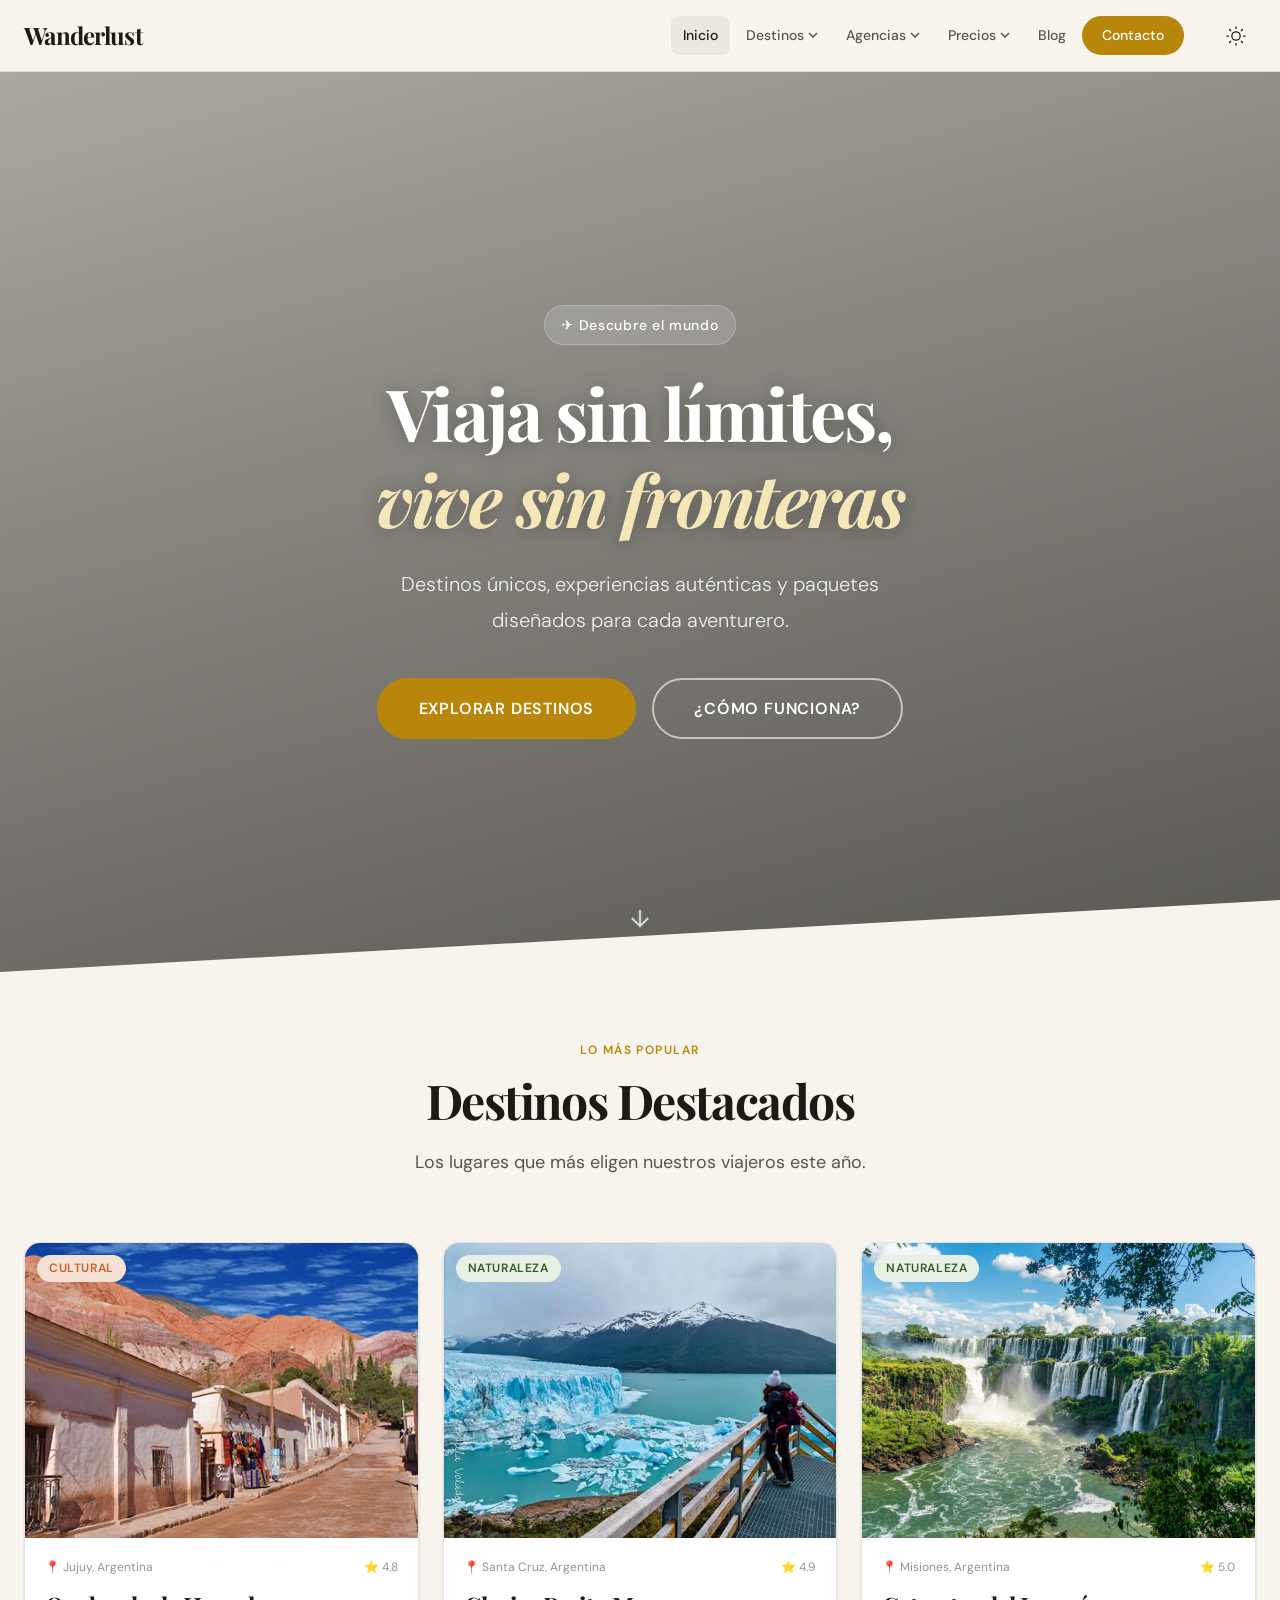
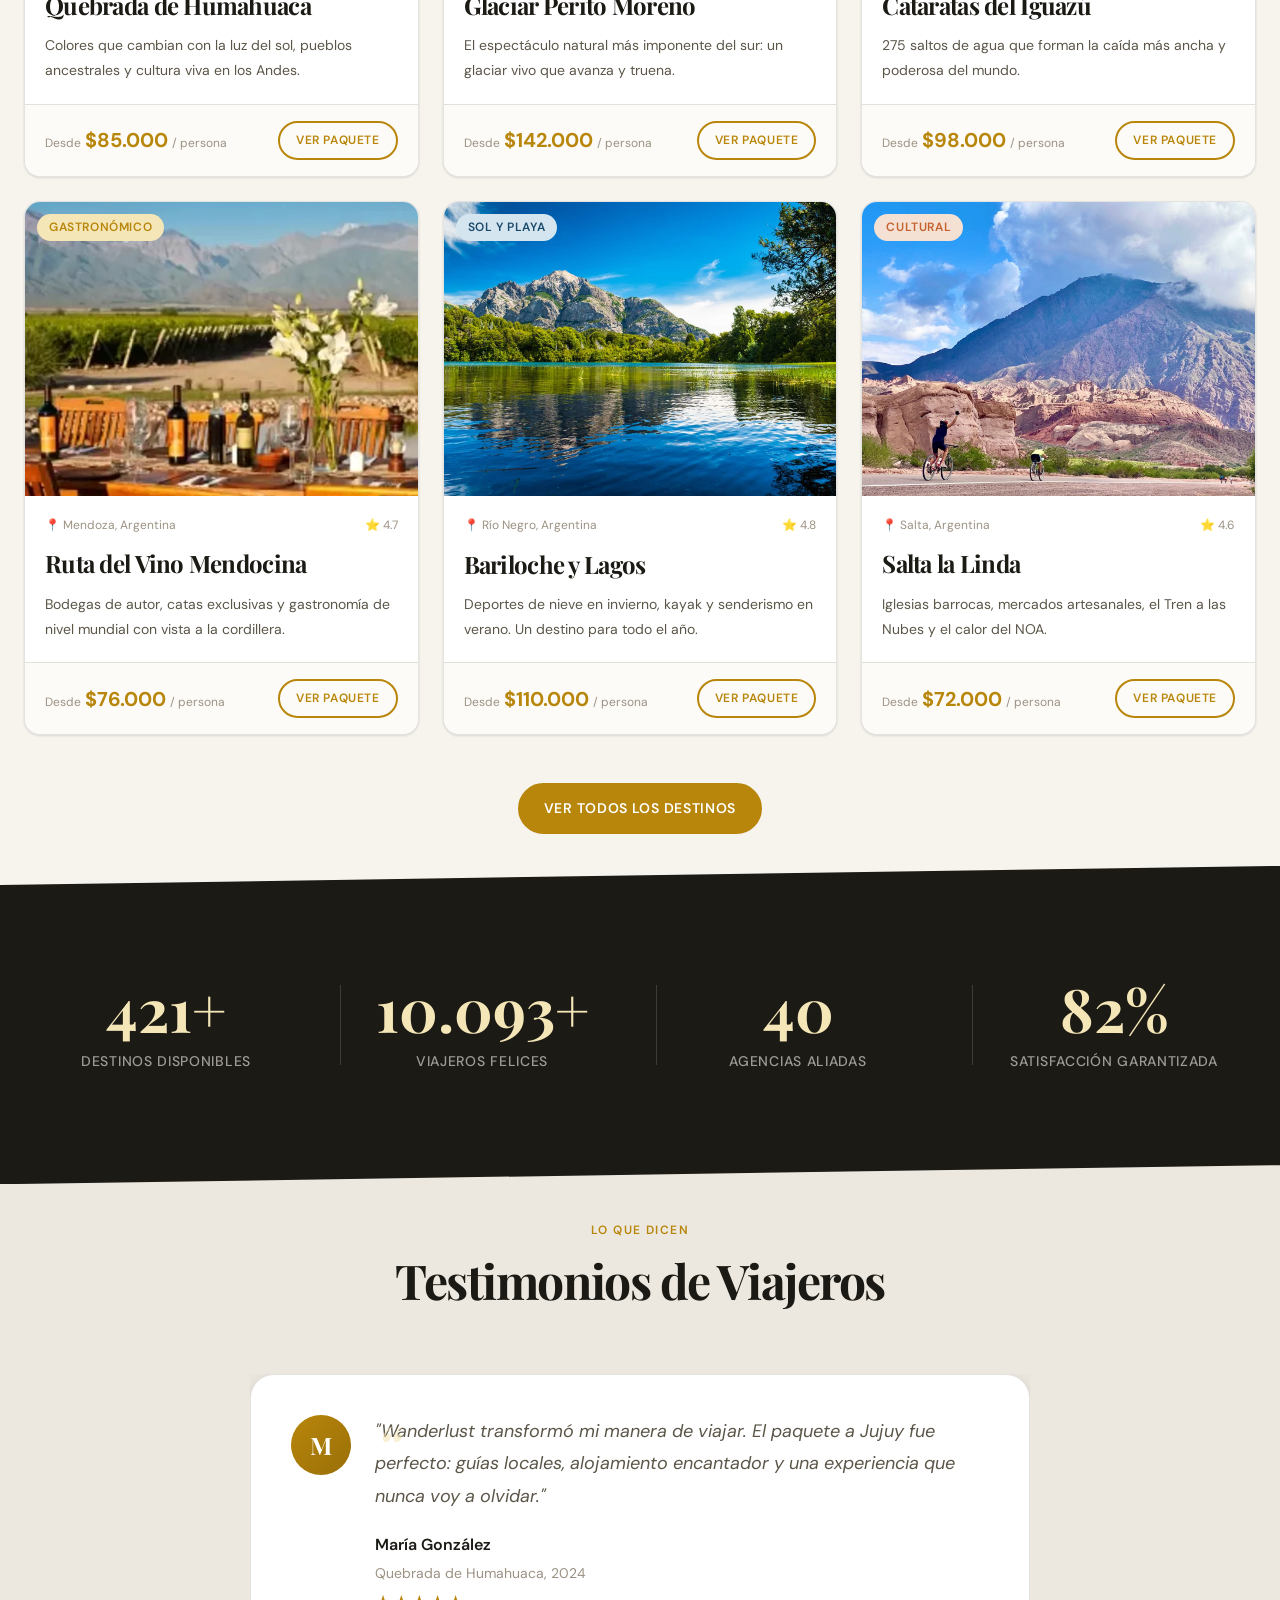
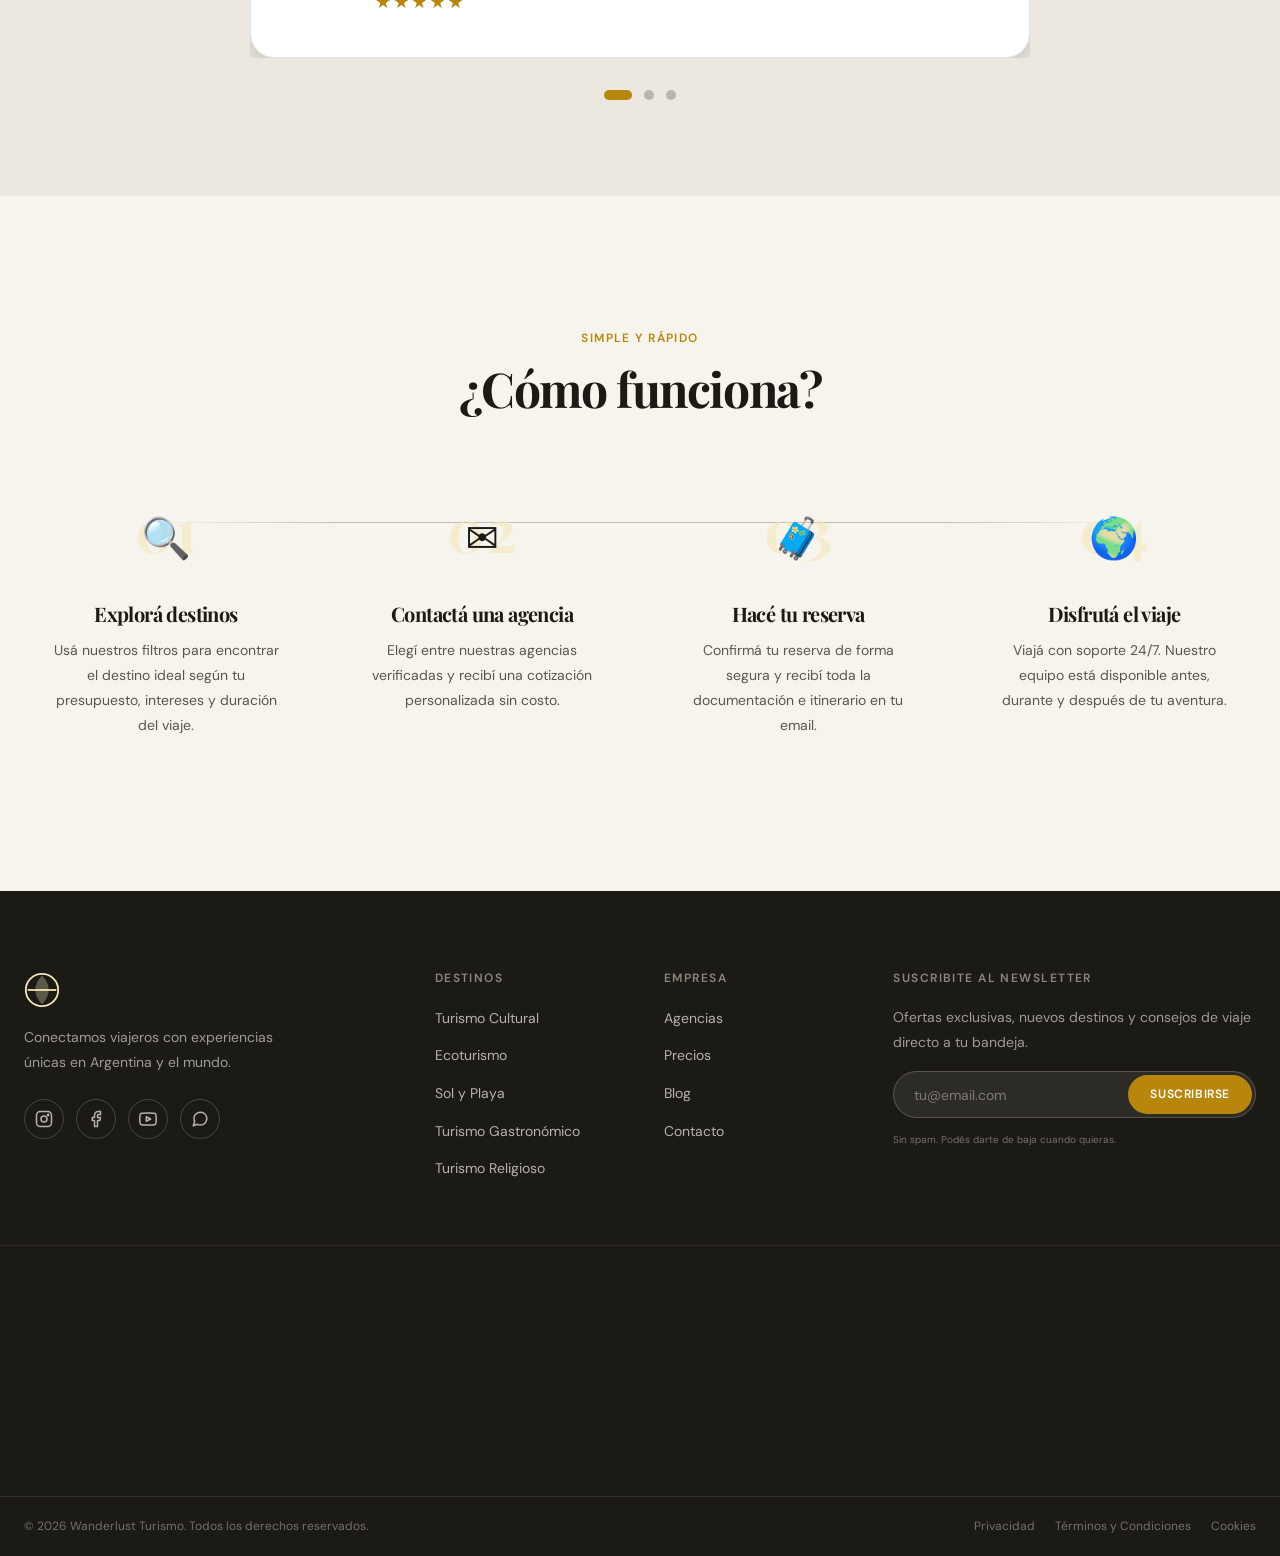
==== commit 07409586: "images index" ====
--- a/index.html
+++ b/index.html
@@ -126,7 +126,7 @@
                   -->
                   <div class="megamenu-featured-card">
                     <img
-                      src="img/destino-featured.jpg"
+                      src="images\quebrada.jpg"
                       alt="Quebrada de Humahuaca, Jujuy"
                       loading="lazy"
                       width="240"
@@ -374,7 +374,7 @@
           <article class="destination-card" role="listitem">
             <div class="card-image-wrapper">
               <img
-                src="img/dest-jujuy.jpg"
+                src="images\quebrada.jpg"
                 alt="Quebrada de Humahuaca, Jujuy – paisaje de montañas coloridas"
                 loading="lazy"
                 width="400"
@@ -407,7 +407,7 @@
           <article class="destination-card" role="listitem">
             <div class="card-image-wrapper">
               <img
-                src="img/dest-patagonia.jpg"
+                src="images\perito.png"
                 alt="Torres del Paine, Patagonia – lago y montañas nevadas"
                 loading="lazy"
                 width="400"
@@ -439,7 +439,7 @@
           <article class="destination-card" role="listitem">
             <div class="card-image-wrapper">
               <img
-                src="img/dest-iguazu.jpg"
+                src="images\cataratas.jpg"
                 alt="Cataratas del Iguazú desde el pasarela inferior"
                 loading="lazy"
                 width="400"
@@ -471,7 +471,7 @@
           <article class="destination-card" role="listitem">
             <div class="card-image-wrapper">
               <img
-                src="img/dest-mendoza.jpg"
+                src="images\rutavino.png"
                 alt="Viñedos de Mendoza con los Andes de fondo"
                 loading="lazy"
                 width="400"
@@ -503,7 +503,7 @@
           <article class="destination-card" role="listitem">
             <div class="card-image-wrapper">
               <img
-                src="img/dest-bariloche.jpg"
+                src="images\bariloche.jpg"
                 alt="Lago Nahuel Huapi y montañas nevadas en Bariloche"
                 loading="lazy"
                 width="400"
@@ -535,7 +535,7 @@
           <article class="destination-card" role="listitem">
             <div class="card-image-wrapper">
               <img
-                src="img/dest-salta.jpg"
+                src="images\salta.png"
                 alt="Centro histórico de Salta con arquitectura colonial"
                 loading="lazy"
                 width="400"
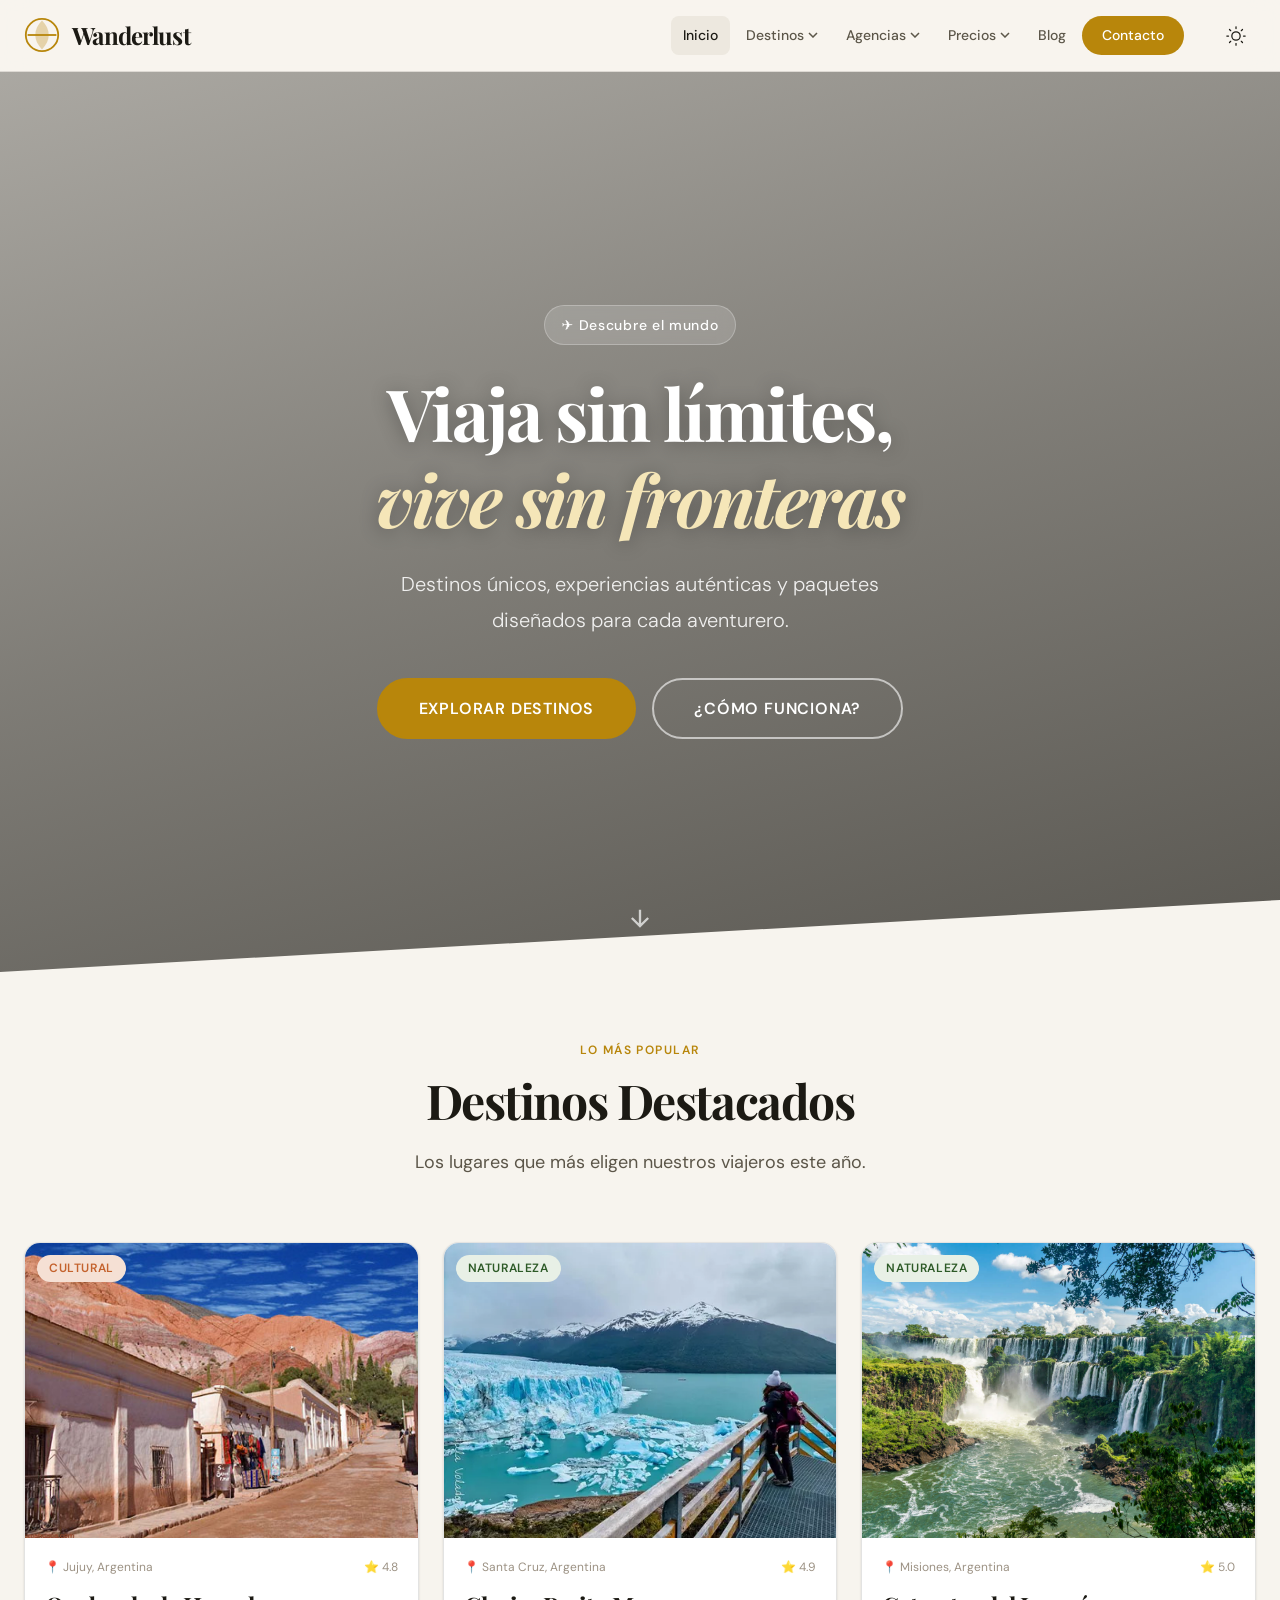
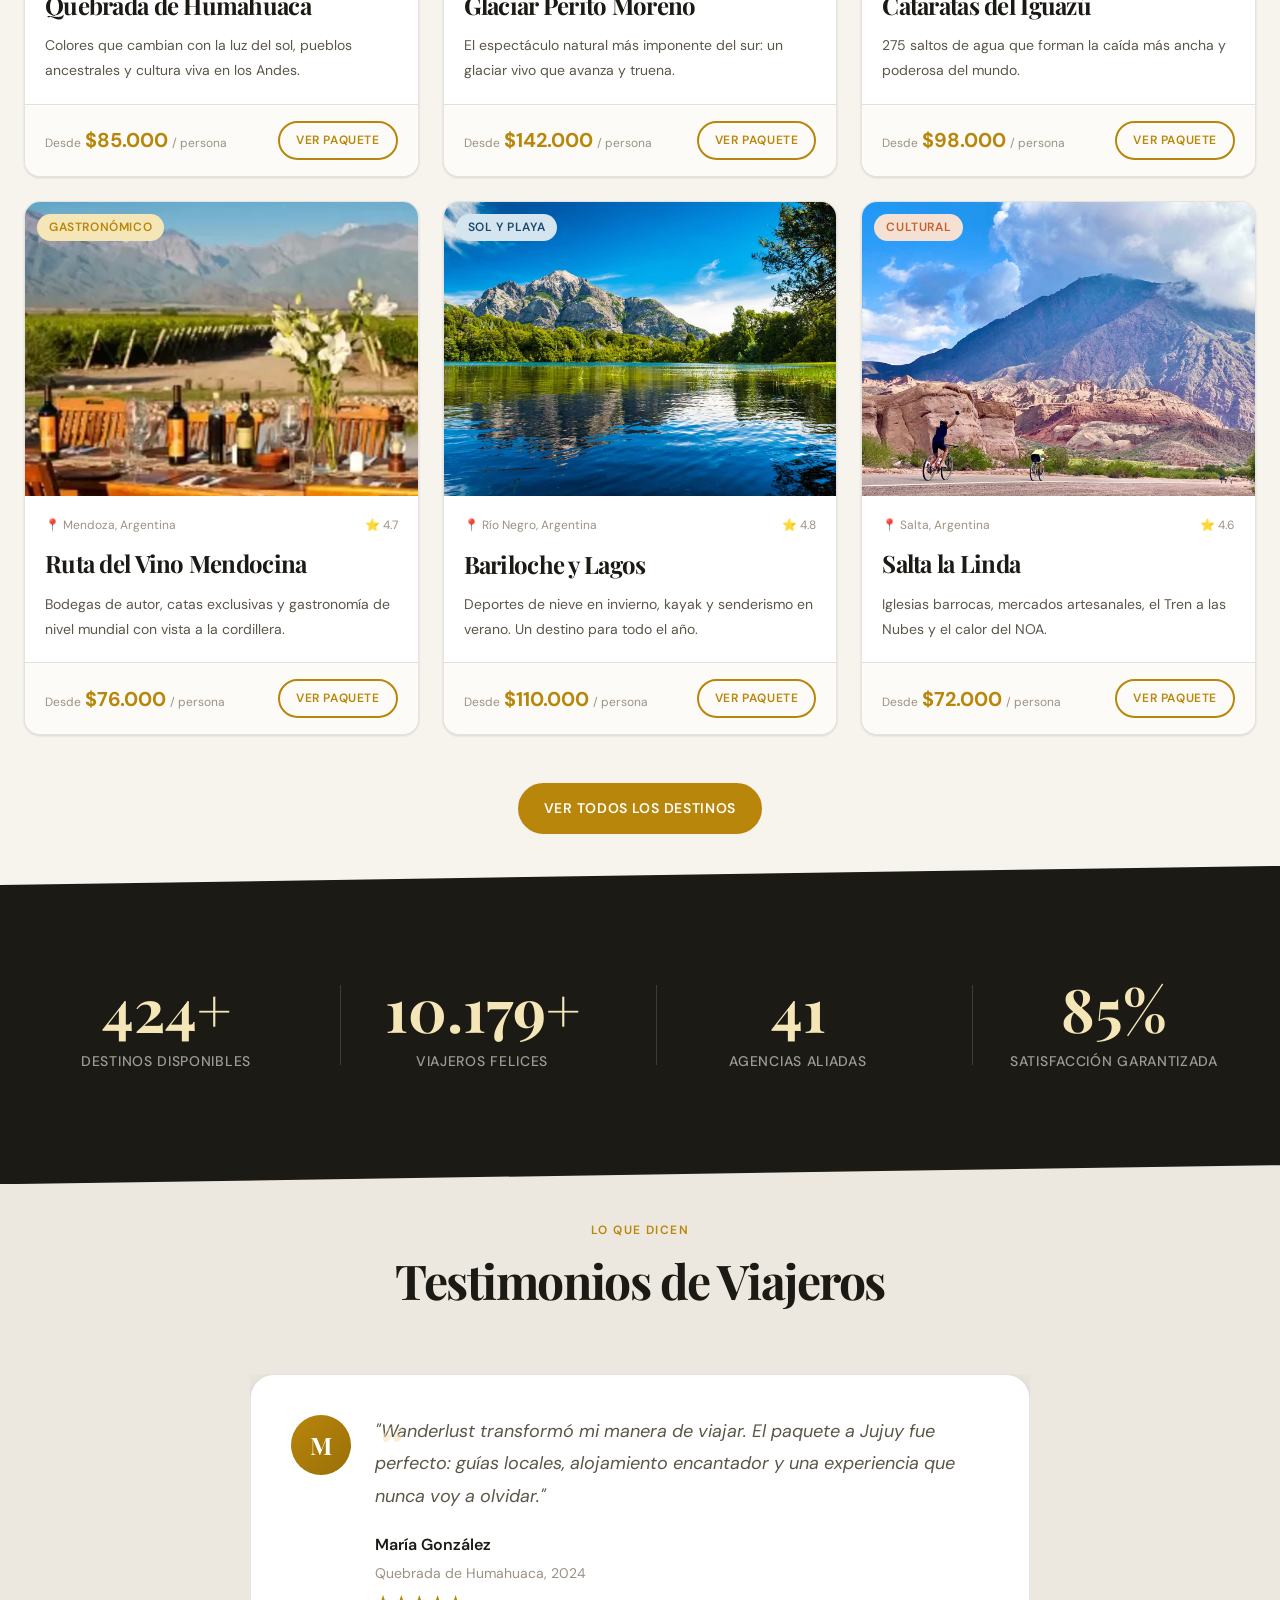
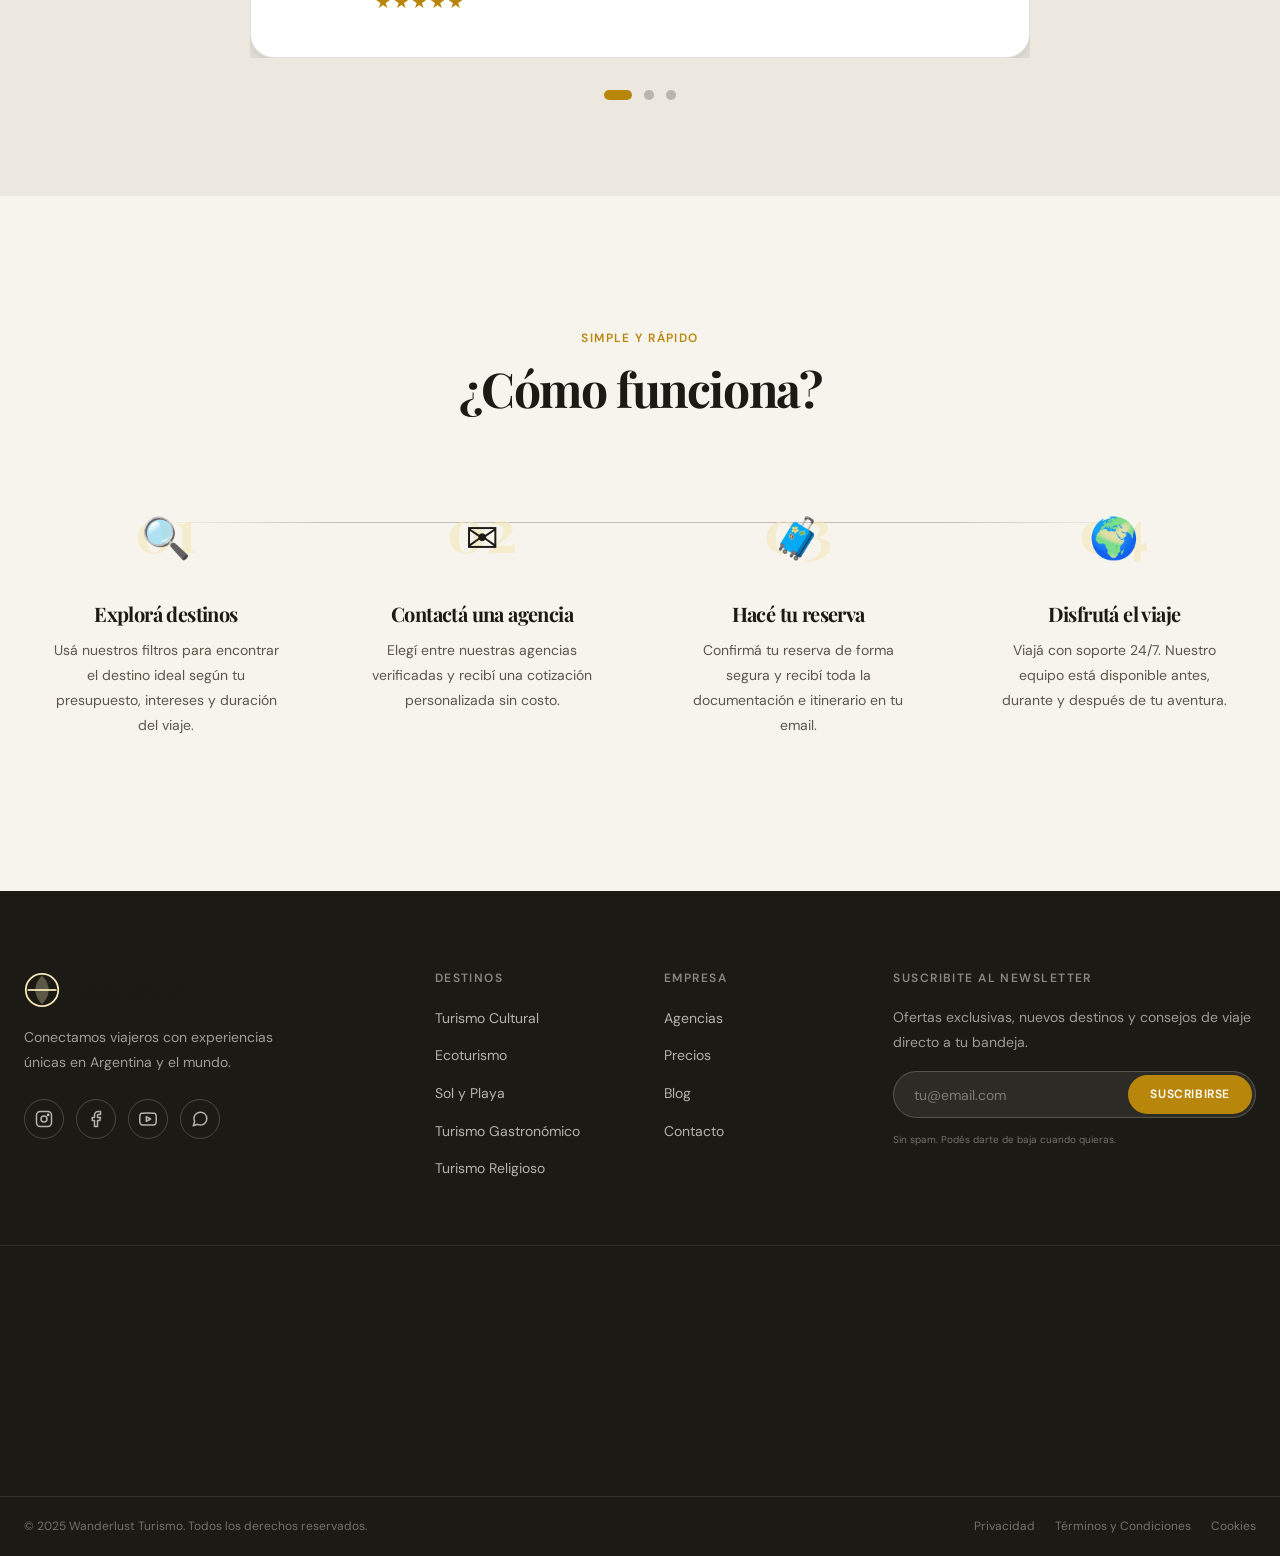
==== commit 708694f9: "OPTIMIZACION HTML INDEX Y SU DOCUMENTACION" ====
--- a/index.html
+++ b/index.html
@@ -2,70 +2,31 @@
 <html lang="es">
 <head>
   <meta charset="UTF-8" />
-  <!--
-    viewport: le dice al navegador que adapte el ancho al dispositivo.
-    Sin esto, el sitio se vería como escritorio en celulares.
-  -->
   <meta name="viewport" content="width=device-width, initial-scale=1.0" />
   <meta name="description" content="Explora los mejores destinos turísticos del mundo con Wanderlust. Paquetes, agencias y experiencias únicas." />
   <title>Wanderlust – Turismo de Experiencias</title>
-
-  <!--
-    Google Fonts: usamos dos tipografías distintivas.
-    - "Playfair Display": elegante, serif, para títulos y énfasis.
-    - "DM Sans": moderna, humanista, para texto corrido.
-    Se cargan con preconnect para mejorar la velocidad.
-  -->
   <link rel="preconnect" href="https://fonts.googleapis.com" />
   <link rel="preconnect" href="https://fonts.gstatic.com" crossorigin />
   <link href="https://fonts.googleapis.com/css2?family=Playfair+Display:ital,wght@0,400;0,700;1,400&family=DM+Sans:wght@300;400;500;600&display=swap" rel="stylesheet" />
-
-  <!--
-    Archivo CSS externo: toda la presentación visual va aquí,
-    manteniendo el HTML limpio (solo estructura y contenido).
-  -->
   <link rel="stylesheet" href="css/index.css" />
 </head>
 
 <body class="page-home" data-theme="light">
-  <!--
-    ============================================================
-    HEADER: encabezado del sitio, visible en todas las páginas.
-    Usamos <header> (etiqueta semántica) en lugar de <div>.
-    La semántica ayuda a los lectores de pantalla y al SEO.
-    ============================================================
-  -->
+ 
   <header class="site-header" id="site-header">
-    <!--
-      .header-inner: contenedor con max-width para centrar el contenido.
-      Evitamos que el header se extienda demasiado en pantallas anchas.
-    -->
+   
     <div class="header-inner">
 
-      <!-- Logo del sitio -->
       <a href="index.html" class="logo" aria-label="Wanderlust – Inicio">
-        <!--
-          SVG inline: el logo como gráfico vectorial.
-          Al estar inline (no como <img>) podemos animarlo con CSS.
-        -->
-
-        <!-- LOGO OCULTADO PARA MEJORAR VISIBILIDAD DEL HTML (descomentar cuando apliquemos css)-->
-        <!-- <svg class="logo-svg" viewBox="0 0 40 40" aria-hidden="true">
+        <svg class="logo-svg" viewBox="0 0 40 40" aria-hidden="true">
           <circle cx="20" cy="20" r="18" fill="none" stroke="currentColor" stroke-width="2"/>
           <path d="M20 4 C10 14, 10 26, 20 36 C30 26, 30 14, 20 4Z" fill="currentColor" opacity="0.3"/>
           <line x1="4" y1="20" x2="36" y2="20" stroke="currentColor" stroke-width="2"/>
-        </svg> -->
+        </svg>
         <span class="logo-text">Wanderlust</span>
       </a>
 
-      <!--
-        MEGA-MENÚ: navegación principal.
-        Usamos <nav> + <ul> que es la estructura semántica correcta
-        para listas de navegación (accesible para lectores de pantalla).
-
-        El mega-menú se despliega solo con CSS usando :hover y :focus-within,
-        sin JavaScript. Esto se explica en el CSS.
-      -->
+
       <nav class="main-nav" aria-label="Navegación principal">
         <ul class="nav-list" role="list">
 
@@ -73,26 +34,15 @@
             <a href="index.html" class="nav-link nav-link--active" aria-current="page">Inicio</a>
           </li>
 
-          <!--
-            ÍTEM CON MEGA-MENÚ: Destinos
-            - .has-megamenu marca que este ítem despliega un panel grande.
-            - aria-haspopup="true" informa a tecnologías asistivas.
-            - aria-expanded se actualizará con JS mínimo para accesibilidad.
-          -->
+
           <li class="nav-item has-megamenu">
             <a href="destinos.html" class="nav-link" aria-haspopup="true" aria-expanded="false">
               Destinos
-              <!-- Ícono de flecha indicando que hay submenú -->
               <svg class="chevron" viewBox="0 0 10 6" width="32" height="32" aria-hidden="true">
                 <path d="M1 1l4 4 4-4" stroke="currentColor" stroke-width="1.5" fill="none"/>
               </svg>
             </a>
-            <!--
-              PANEL DEL MEGA-MENÚ:
-              Se oculta con opacity:0 y visibility:hidden en CSS,
-              y se muestra al hacer hover/focus en el <li> padre.
-              Usamos <div role="region"> para semántica.
-            -->
+
             <div class="megamenu" role="region" aria-label="Categorías de destinos">
               <div class="megamenu-inner">
 
@@ -120,17 +70,9 @@
 
                 <div class="megamenu-col megamenu-col--featured">
                   <h3 class="megamenu-heading">Destino del Mes</h3>
-                  <!--
-                    Imagen destacada dentro del mega-menú.
-                    aspect-ratio en CSS mantiene la proporción sin JS.
-                  -->
                   <div class="megamenu-featured-card">
                     <img
-                      src="images\quebrada.jpg"
-                      alt="Quebrada de Humahuaca, Jujuy"
-                      loading="lazy"
-                      width="240"
-                      height="140"
+                      src="assets/images/quebrada.jpg" alt="Quebrada de Humahuaca, Jujuy" loading="lazy" width="240" height="140"
                     />
                     <p class="megamenu-featured-title">Quebrada de Humahuaca</p>
                     <a href="destinos.html" class="btn btn--sm">Ver paquetes</a>
@@ -203,18 +145,9 @@
         </ul>
       </nav>
 
-      <!-- Controles del header: modo oscuro + menú móvil -->
       <div class="header-controls">
-        <!--
-          Botón de modo oscuro (Dark Mode).
-          JS mínimo: solo alterna el atributo data-theme en <body>.
-          Todo el cambio visual lo hace CSS con variables.
-        -->
         <button
-          class="btn-icon btn-darkmode"
-          id="darkModeToggle"
-          aria-label="Alternar modo oscuro"
-          title="Modo oscuro"
+          class="btn-icon btn-darkmode" id="darkModeToggle" aria-label="Alternar modo oscuro" title="Modo oscuro"
         >
           <!-- Ícono sol (modo claro activo) -->
           <svg class="icon-sun" viewBox="0 0 24 24" aria-hidden="true">
@@ -230,11 +163,6 @@
           </svg>
         </button>
 
-        <!--
-          Botón hamburguesa para menú móvil.
-          aria-controls indica qué elemento controla.
-          JS mínimo: togglea clase .is-open en el nav.
-        -->
         <button
           class="btn-icon btn-hamburger"
           id="menuToggle"
@@ -248,62 +176,25 @@
         </button>
       </div>
 
-    </div><!-- /.header-inner -->
+    </div>
   </header>
 
-  <!--
-    ============================================================
-    MAIN: contenido principal de la página.
-    <main> es semántico: hay un solo <main> por página.
-    ============================================================
-  -->
   <main id="main-content">
 
-    <!--
-      ──────────────────────────────────────────────────────────
-      SECCIÓN 1: HERO
-      Video de fondo + overlay + texto animado.
-      Técnicas CSS: clip-path, keyframes, Custom Properties.
-      ──────────────────────────────────────────────────────────
-    -->
     <section class="hero" aria-label="Sección principal">
 
-      <!--
-        VIDEO DE FONDO:
-        - autoplay: empieza automáticamente.
-        - muted: necesario para autoplay sin interacción del usuario.
-        - loop: se repite.
-        - playsinline: evita pantalla completa en iOS.
-        - preload="metadata": carga solo los metadatos al inicio.
-        - <source> con type: el navegador elige el formato soportado.
-        - El <p> dentro es el fallback si el navegador no soporta video.
-        aria-hidden: el video es decorativo, los lectores de pantalla lo ignoran.
-      -->
       <div class="hero-video-wrapper" aria-hidden="true">
         <video
-          class="hero-video"
-          autoplay
-          muted
-          loop
-          playsinline
-          preload="metadata"
+          class="hero-video" autoplay muted loop playsinline preload="metadata"
         >
-          <source src="video/hero-destino.mp4" type="video/mp4" />
+          <source src="assets/video/HERO_VIDEO.mp4" type="video/mp4" />
           <source src="video/hero-destino.webm" type="video/webm" />
-          <!-- Fallback: imagen si el video no carga -->
           <img src="img/hero-fallback.jpg" alt="" />
         </video>
-        <!-- Overlay oscuro sobre el video para que el texto sea legible -->
         <div class="hero-overlay"></div>
       </div>
 
-      <!-- Contenido del hero: texto animado -->
       <div class="hero-content">
-        <!--
-          .hero-tag: etiqueta pequeña que aparece primero (animación stagger).
-          Stagger = cada elemento hijo aparece con un retraso distinto,
-          creando un efecto de cascada. Se logra con animation-delay en CSS.
-        -->
         <p class="hero-tag animate-in" style="--delay: 0s">✈️ Descubre el mundo</p>
 
         <h1 class="hero-title animate-in" style="--delay: 0.15s">
@@ -321,10 +212,6 @@
         </div>
       </div>
 
-      <!--
-        Indicador de scroll: flecha animada que invita a bajar.
-        animation: bounceDown en keyframes del CSS.
-      -->
       <a href="#destinos-destacados" class="scroll-indicator" aria-label="Ir al contenido">
         <svg viewBox="0 0 24 24" width="32" height="32" aria-hidden="true">
           <path d="M12 5v14M5 12l7 7 7-7" stroke="currentColor" stroke-width="2" fill="none"/>
@@ -332,15 +219,8 @@
       </a>
 
     </section>
-    <!--/ .hero -->
-
-    <!--
-      ──────────────────────────────────────────────────────────
-      SECCIÓN 2: DESTINOS DESTACADOS
-      Cards con hover effects y transiciones CSS.
-      Técnicas CSS: transform, transition, overflow, object-fit.
-      ──────────────────────────────────────────────────────────
-    -->
+
+
     <section class="section destinations-featured" id="destinos-destacados" aria-labelledby="dest-title">
 
       <div class="section-inner">
@@ -350,31 +230,12 @@
           <p class="section-subtitle">Los lugares que más eligen nuestros viajeros este año.</p>
         </header>
 
-        <!--
-          Grid de tarjetas (cards).
-          CSS Grid con auto-fill y minmax para que las columnas
-          se adapten solas sin media queries explícitas.
-          Esto se define en el CSS como:
-          grid-template-columns: repeat(auto-fill, minmax(300px, 1fr))
-        -->
         <div class="cards-grid" role="list">
 
-          <!--
-            CARD DE DESTINO:
-            Estructura:
-            - .card-image-wrapper: contiene la imagen + etiqueta de categoría.
-            - img con loading="lazy": el navegador carga la imagen solo cuando
-              está cerca del viewport (viewport = área visible de la pantalla).
-            - .card-body: información textual.
-            - .card-footer: precio y botón.
-
-            El efecto hover (zoom de imagen + overlay) se hace 100% en CSS:
-            .destination-card:hover .card-image img { transform: scale(1.08); }
-          -->
           <article class="destination-card" role="listitem">
             <div class="card-image-wrapper">
               <img
-                src="images\quebrada.jpg"
+                src="assets/images/quebrada.jpg"
                 alt="Quebrada de Humahuaca, Jujuy – paisaje de montañas coloridas"
                 loading="lazy"
                 width="400"
@@ -407,7 +268,7 @@
           <article class="destination-card" role="listitem">
             <div class="card-image-wrapper">
               <img
-                src="images\perito.png"
+                src="assets/images/perito.png"
                 alt="Torres del Paine, Patagonia – lago y montañas nevadas"
                 loading="lazy"
                 width="400"
@@ -439,7 +300,7 @@
           <article class="destination-card" role="listitem">
             <div class="card-image-wrapper">
               <img
-                src="images\cataratas.jpg"
+                src="assets/images/cataratas.jpg"
                 alt="Cataratas del Iguazú desde el pasarela inferior"
                 loading="lazy"
                 width="400"
@@ -471,7 +332,7 @@
           <article class="destination-card" role="listitem">
             <div class="card-image-wrapper">
               <img
-                src="images\rutavino.png"
+                src="assets/images/rutavino.png"
                 alt="Viñedos de Mendoza con los Andes de fondo"
                 loading="lazy"
                 width="400"
@@ -503,7 +364,7 @@
           <article class="destination-card" role="listitem">
             <div class="card-image-wrapper">
               <img
-                src="images\bariloche.jpg"
+                src="assets/images/bariloche.jpg"
                 alt="Lago Nahuel Huapi y montañas nevadas en Bariloche"
                 loading="lazy"
                 width="400"
@@ -535,7 +396,7 @@
           <article class="destination-card" role="listitem">
             <div class="card-image-wrapper">
               <img
-                src="images\salta.png"
+                src="assets/images/salta.png"
                 alt="Centro histórico de Salta con arquitectura colonial"
                 loading="lazy"
                 width="400"
@@ -572,28 +433,14 @@
       </div>
 
     </section>
-    <!--/ .destinations-featured -->
-
-    <!--
-      ──────────────────────────────────────────────────────────
-      SECCIÓN 3: CONTADOR ANIMADO
-      Números que cuentan solos cuando entran al viewport.
-      Técnica: CSS @keyframes + JS mínimo con IntersectionObserver
-      para activar la animación cuando el elemento es visible.
-      ──────────────────────────────────────────────────────────
-    -->
+
     <section class="section stats-section" aria-labelledby="stats-title">
       <div class="section-inner">
         <h2 class="sr-only" id="stats-title">Nuestros números</h2>
 
         <div class="stats-grid">
 
-          <!--
-            Cada .stat-item tiene:
-            - data-target: el número final al que llega el contador.
-            - data-suffix: el símbolo que va después (%, +, etc.)
-            JS leerá estos atributos para animar el número.
-          -->
+
           <div class="stat-item">
             <p class="stat-number" data-target="500" data-suffix="+">0</p>
             <p class="stat-label">Destinos disponibles</p>
@@ -610,7 +457,7 @@
           </div>
 
           <div class="stat-item">
-            <p class="stat-number" data-target="98" data-suffix="%">0</p>
+            <p class="stat-number" data-target="100" data-suffix="%">0</p>
             <p class="stat-label">Satisfacción garantizada</p>
           </div>
 
@@ -619,14 +466,6 @@
     </section>
     <!--/ .stats-section -->
 
-    <!--
-      ──────────────────────────────────────────────────────────
-      SECCIÓN 4: TESTIMONIOS (CARRUSEL SOLO CSS)
-      Técnica: radio inputs ocultos + labels como controles.
-      Sin JavaScript. El truco es usar input[type="radio"]:checked
-      para mostrar/ocultar las diapositivas mediante el combinador ~.
-      ──────────────────────────────────────────────────────────
-    -->
     <section class="section testimonials-section" aria-labelledby="testimonios-title">
       <div class="section-inner">
         <header class="section-header">
@@ -634,15 +473,9 @@
           <h2 class="section-title" id="testimonios-title">Testimonios de Viajeros</h2>
         </header>
 
-        <!--
-          CARRUSEL CSS-ONLY:
-          Los <input type="radio"> son invisibles pero controlables.
-          Los <label> son los "dots" (puntos de navegación).
-          El CSS hace: input#s1:checked ~ .carousel .slide-1 { display: block }
-        -->
+
         <div class="carousel" role="region" aria-label="Carrusel de testimonios">
 
-          <!-- Radio inputs: uno por diapositiva -->
           <input type="radio" name="testimonial" id="t1" class="carousel-input" checked aria-label="Testimonio 1" />
           <input type="radio" name="testimonial" id="t2" class="carousel-input" aria-label="Testimonio 2" />
           <input type="radio" name="testimonial" id="t3" class="carousel-input" aria-label="Testimonio 3" />
@@ -716,11 +549,6 @@
     </section>
     <!--/ .testimonials-section -->
 
-    <!--
-      ──────────────────────────────────────────────────────────
-      SECCIÓN 5: CÓMO FUNCIONA (Scroll Snap target)
-      ──────────────────────────────────────────────────────────
-    -->
     <section class="section how-it-works" id="como-funciona" aria-labelledby="how-title">
       <div class="section-inner">
         <header class="section-header">
@@ -760,12 +588,6 @@
   </main>
   <!--/ #main-content -->
 
-  <!--
-    ============================================================
-    FOOTER: pie de página.
-    Contiene: newsletter, redes sociales y mapa embebido.
-    ============================================================
-  -->
   <footer class="site-footer" aria-label="Pie de página">
     <div class="footer-inner">
 
@@ -838,13 +660,6 @@
         <h3 class="footer-heading">Suscribite al newsletter</h3>
         <p class="footer-newsletter-desc">Ofertas exclusivas, nuevos destinos y consejos de viaje directo a tu bandeja.</p>
 
-        <!--
-          FORMULARIO NEWSLETTER:
-          - action="#": en un sitio real apuntaría a un endpoint del servidor.
-          - novalidate: desactivamos la validación nativa del navegador
-            para hacer la nuestra con CSS (:valid/:invalid) en la página de contacto.
-          - El input type="email" activa el teclado correcto en móviles.
-        -->
         <form class="newsletter-form" action="#" method="post" novalidate aria-label="Formulario de suscripción">
           <div class="newsletter-input-wrapper">
             <label for="newsletter-email" class="sr-only">Tu email</label>
@@ -869,13 +684,7 @@
 
     </div><!-- /.footer-inner -->
 
-    <!--
-      MAPA EMBEBIDO:
-      OpenStreetMap via iframe. No requiere API Key.
-      - loading="lazy": el iframe se carga solo cuando es visible.
-      - title: accesibilidad (lectores de pantalla anuncian el contenido del iframe).
-      Coordenadas: San Salvador de Jujuy como ejemplo.
-    -->
+
     <div class="footer-map" aria-label="Mapa de nuestra ubicación">
       <iframe
         title="Mapa de ubicación de Wanderlust Turismo"
@@ -903,23 +712,7 @@
   </footer>
   <!--/ .site-footer -->
 
-  <!--
-    ============================================================
-    JAVASCRIPT MÍNIMO:
-    Solo para funcionalidades que CSS no puede hacer solo:
-    1. Toggle modo oscuro (dark mode)
-    2. Toggle menú móvil
-    3. Contador animado (IntersectionObserver)
-    4. Año dinámico en copyright
-    5. aria-expanded en mega-menú para accesibilidad
-    ============================================================
-  -->
   <script src="js/index.js" defer></script>
-  <!--
-    defer: el script se descarga en paralelo con el HTML
-    pero se ejecuta DESPUÉS de que el DOM esté listo.
-    Así no bloquea la renderización de la página.
-  -->
 
 </body>
 </html>
--- a/css/index.css
+++ b/css/index.css
@@ -793,16 +793,6 @@
   align-items: center;
   justify-content: center;
   overflow: hidden;
-
-  /*
-    clip-path: polygon() crea una forma personalizada.
-    Aquí creamos un corte diagonal en el borde inferior:
-    - esquina sup-izq (0,0)
-    - esquina sup-der (100%, 0)
-    - esquina inf-der (100%, 90%)
-    - punto diagonal izquierdo (0, 100%)
-    Resultado: borde inferior con pendiente, no horizontal.
-  */
   clip-path: polygon(0 0, 100% 0, 100% 92%, 0 100%);
   margin-bottom: -4rem; /* Compensa el clip para solapar la sección siguiente */
 }
@@ -822,11 +812,6 @@
   object-position: center 30%;
 }
 
-/*
-  OVERLAY: capa semitransparente sobre el video.
-  Usamos un gradiente en lugar de un color sólido para que sea
-  más natural: oscuro abajo (donde está el texto) y semi oscuro arriba.
-*/
 .hero-overlay {
   position: absolute;
   inset: 0;
@@ -1922,5 +1907,25 @@
 }
 
 /* ============================================================
-   FIN DEL ARCHIVO CSS
+   15. SCROLL SNAP (Requisito del TP)
    ============================================================ */
+/* Convertimos el HTML en un contenedor de scroll magnético vertical */
+html {
+  scroll-snap-type: y proximity;
+}
+
+/* Le decimos a las secciones principales que sean los "imanes" */
+.hero, 
+.section, 
+.site-footer {
+  scroll-snap-align: start;
+  /* scroll-margin-top evita que el header fijo tape el título al hacer el snap */
+  scroll-margin-top: var(--header-height); 
+}
+
+/* Desactivamos el snap en pantallas muy chicas si las secciones son más altas que la pantalla */
+@media (max-height: 800px) {
+  html {
+    scroll-snap-type: none;
+  }
+}
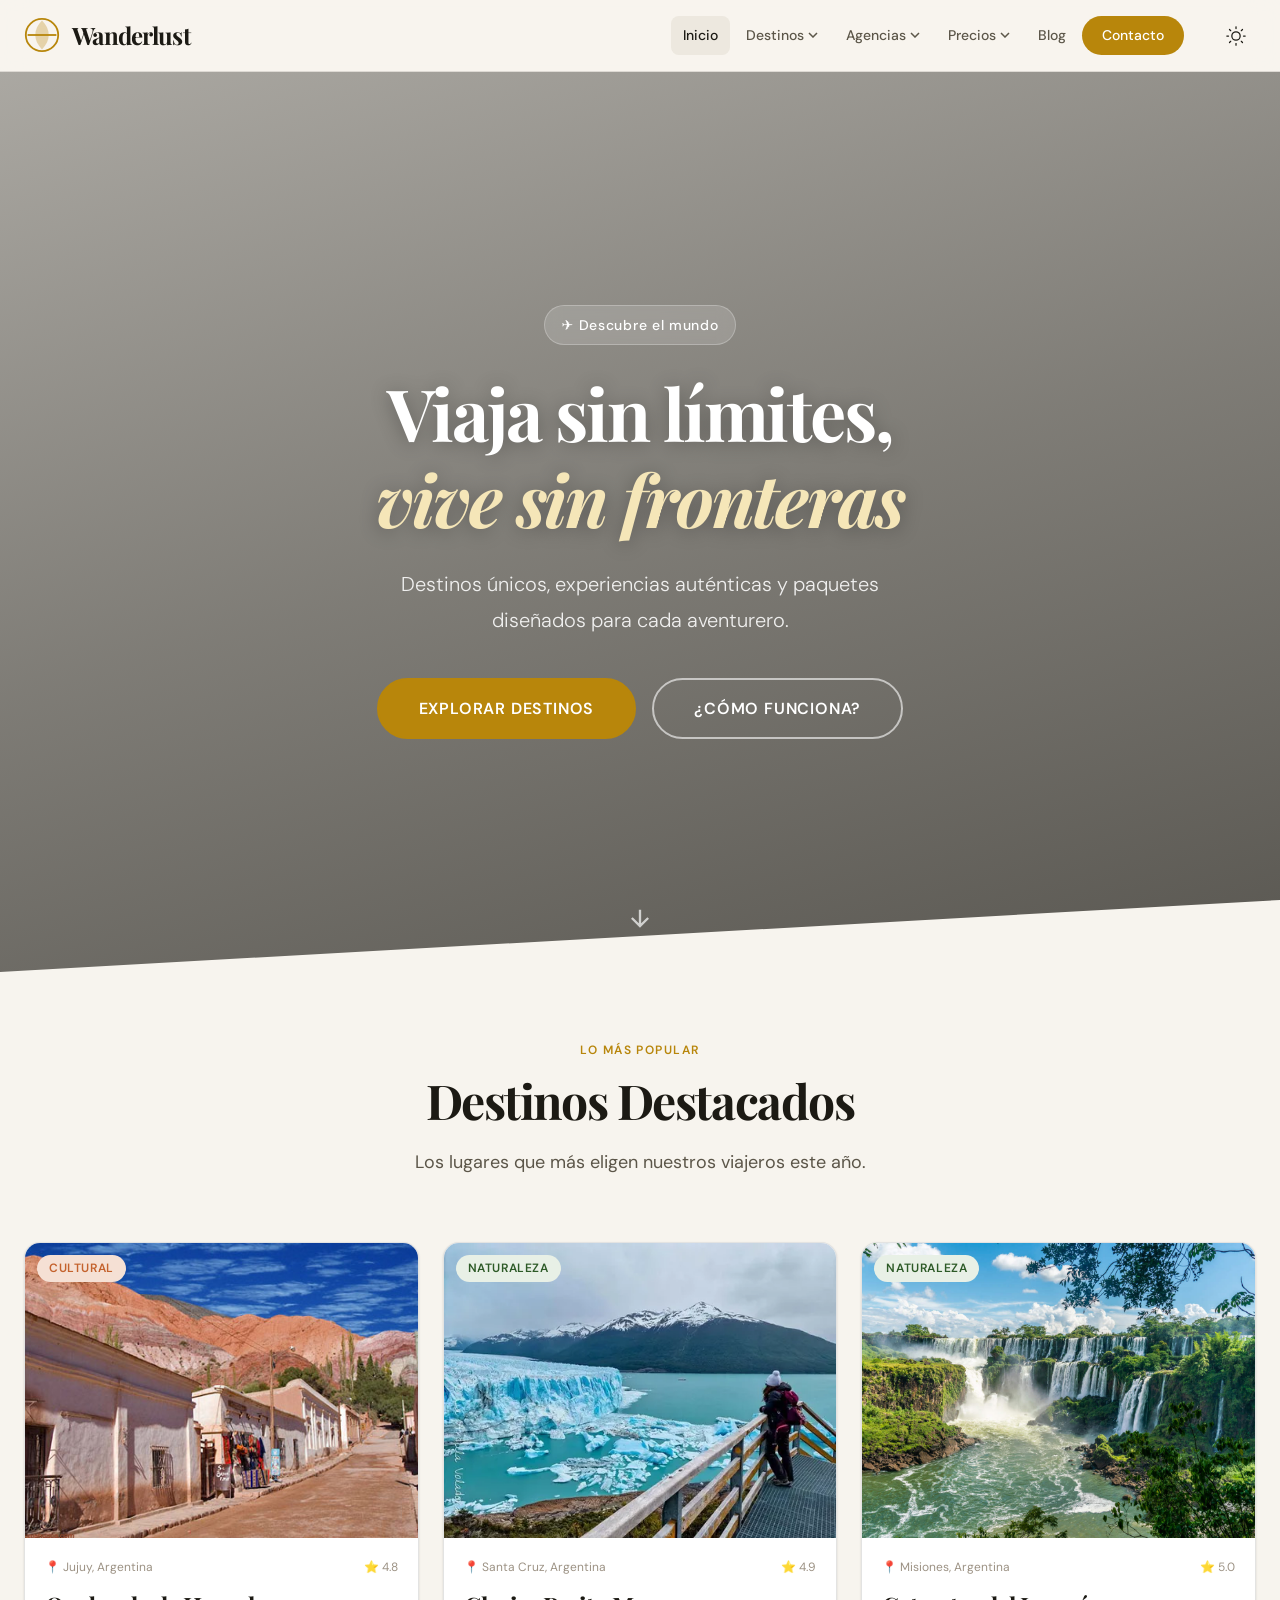
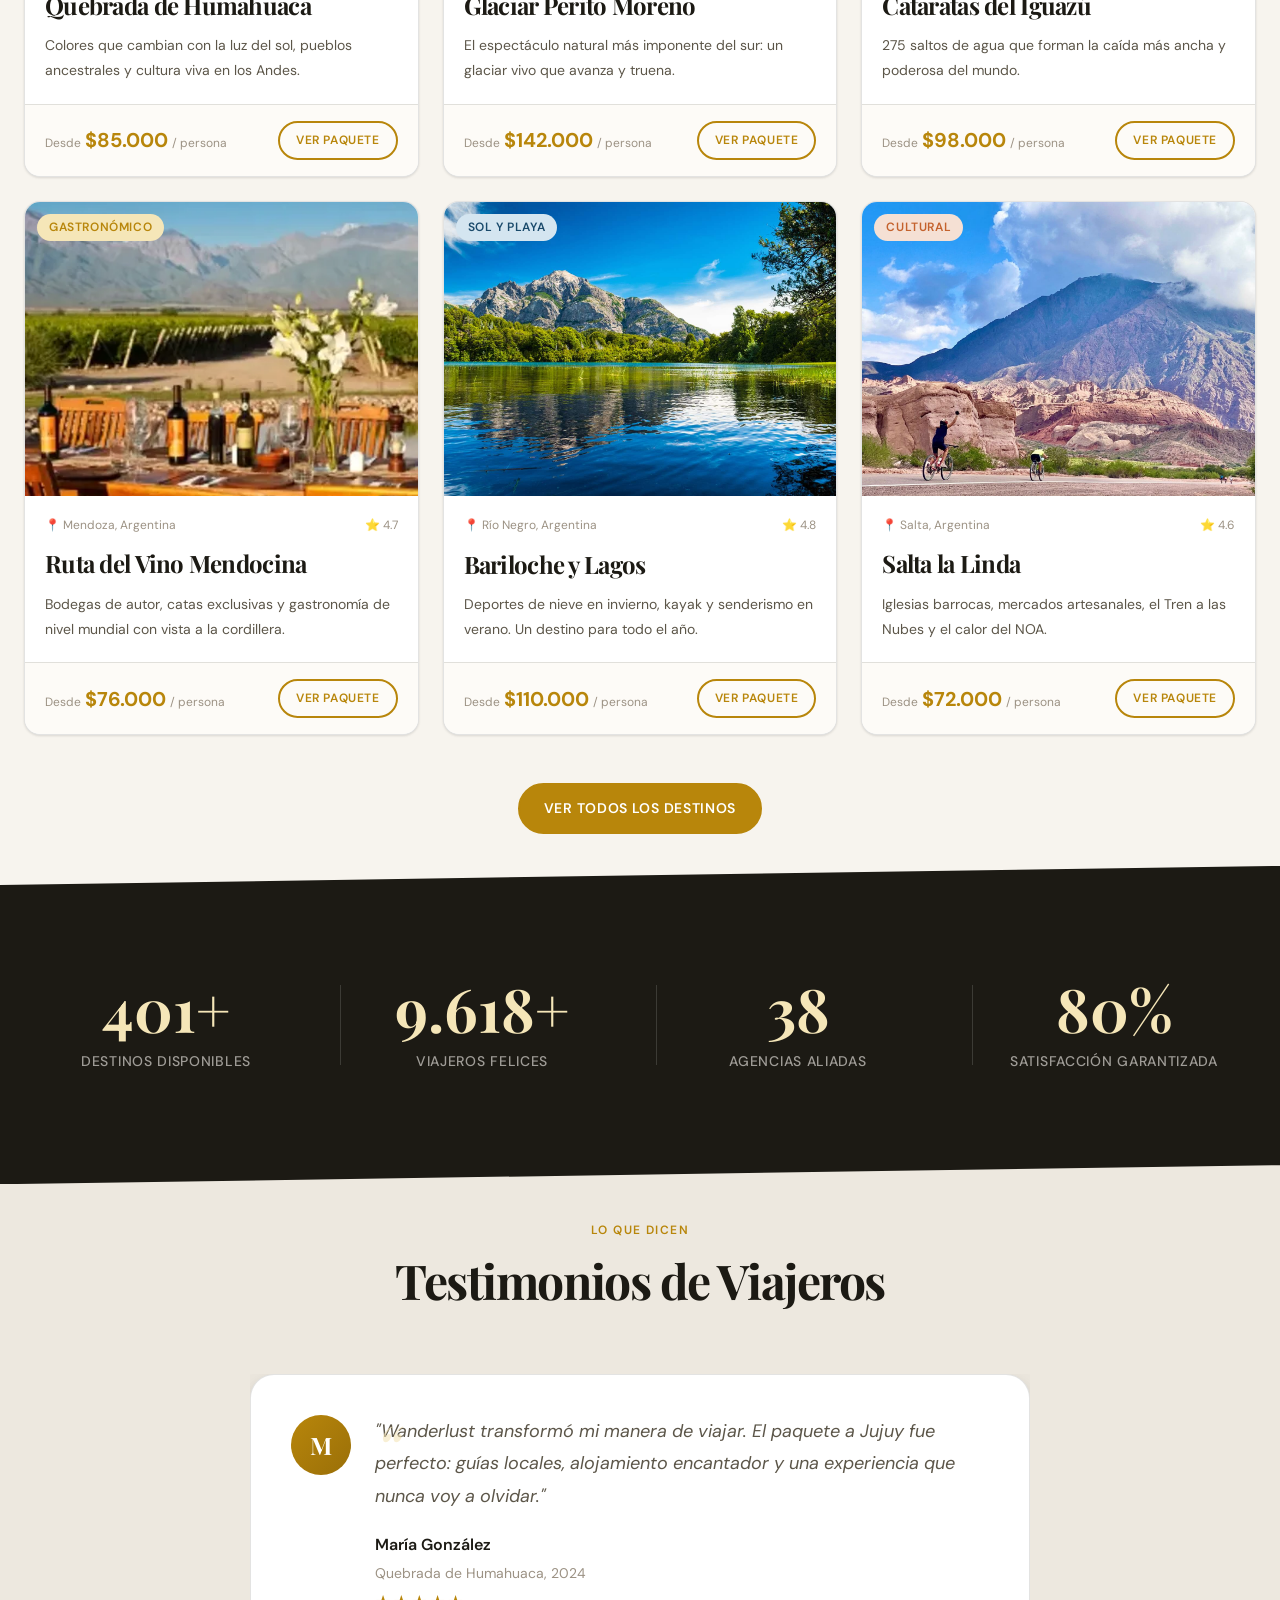
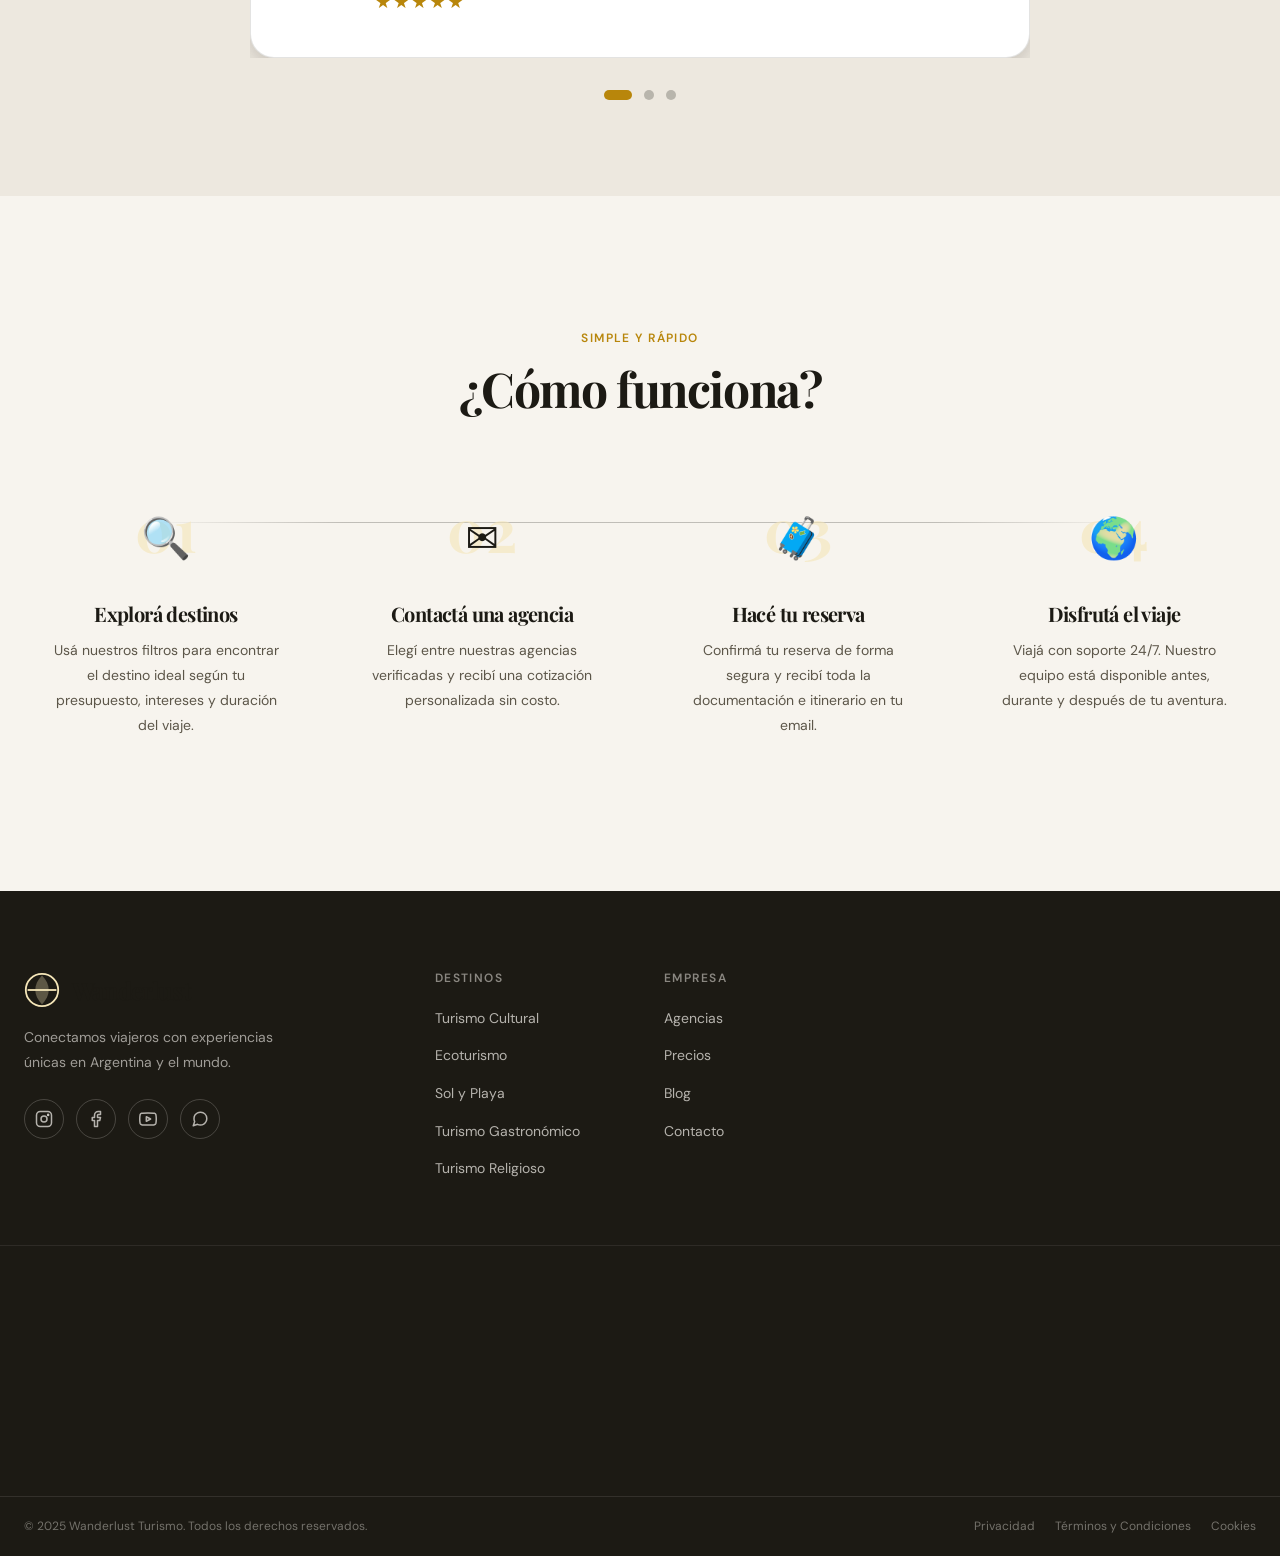
==== commit 73effcd4: "ANACHEI" ====
--- a/index.html
+++ b/index.html
@@ -655,32 +655,7 @@
         </ul>
       </nav>
 
-      <!-- Columna 4: Newsletter -->
-      <div class="footer-col footer-col--newsletter">
-        <h3 class="footer-heading">Suscribite al newsletter</h3>
-        <p class="footer-newsletter-desc">Ofertas exclusivas, nuevos destinos y consejos de viaje directo a tu bandeja.</p>
-
-        <form class="newsletter-form" action="#" method="post" novalidate aria-label="Formulario de suscripción">
-          <div class="newsletter-input-wrapper">
-            <label for="newsletter-email" class="sr-only">Tu email</label>
-            <input
-              type="email"
-              id="newsletter-email"
-              name="email"
-              placeholder="tu@email.com"
-              required
-              autocomplete="email"
-              aria-required="true"
-            />
-            <button type="submit" class="btn btn--primary" aria-label="Suscribirse">
-              Suscribirse
-            </button>
-          </div>
-          <p class="newsletter-privacy">
-            <small>Sin spam. Podés darte de baja cuando quieras.</small>
-          </p>
-        </form>
-      </div>
+      
 
     </div><!-- /.footer-inner -->
 
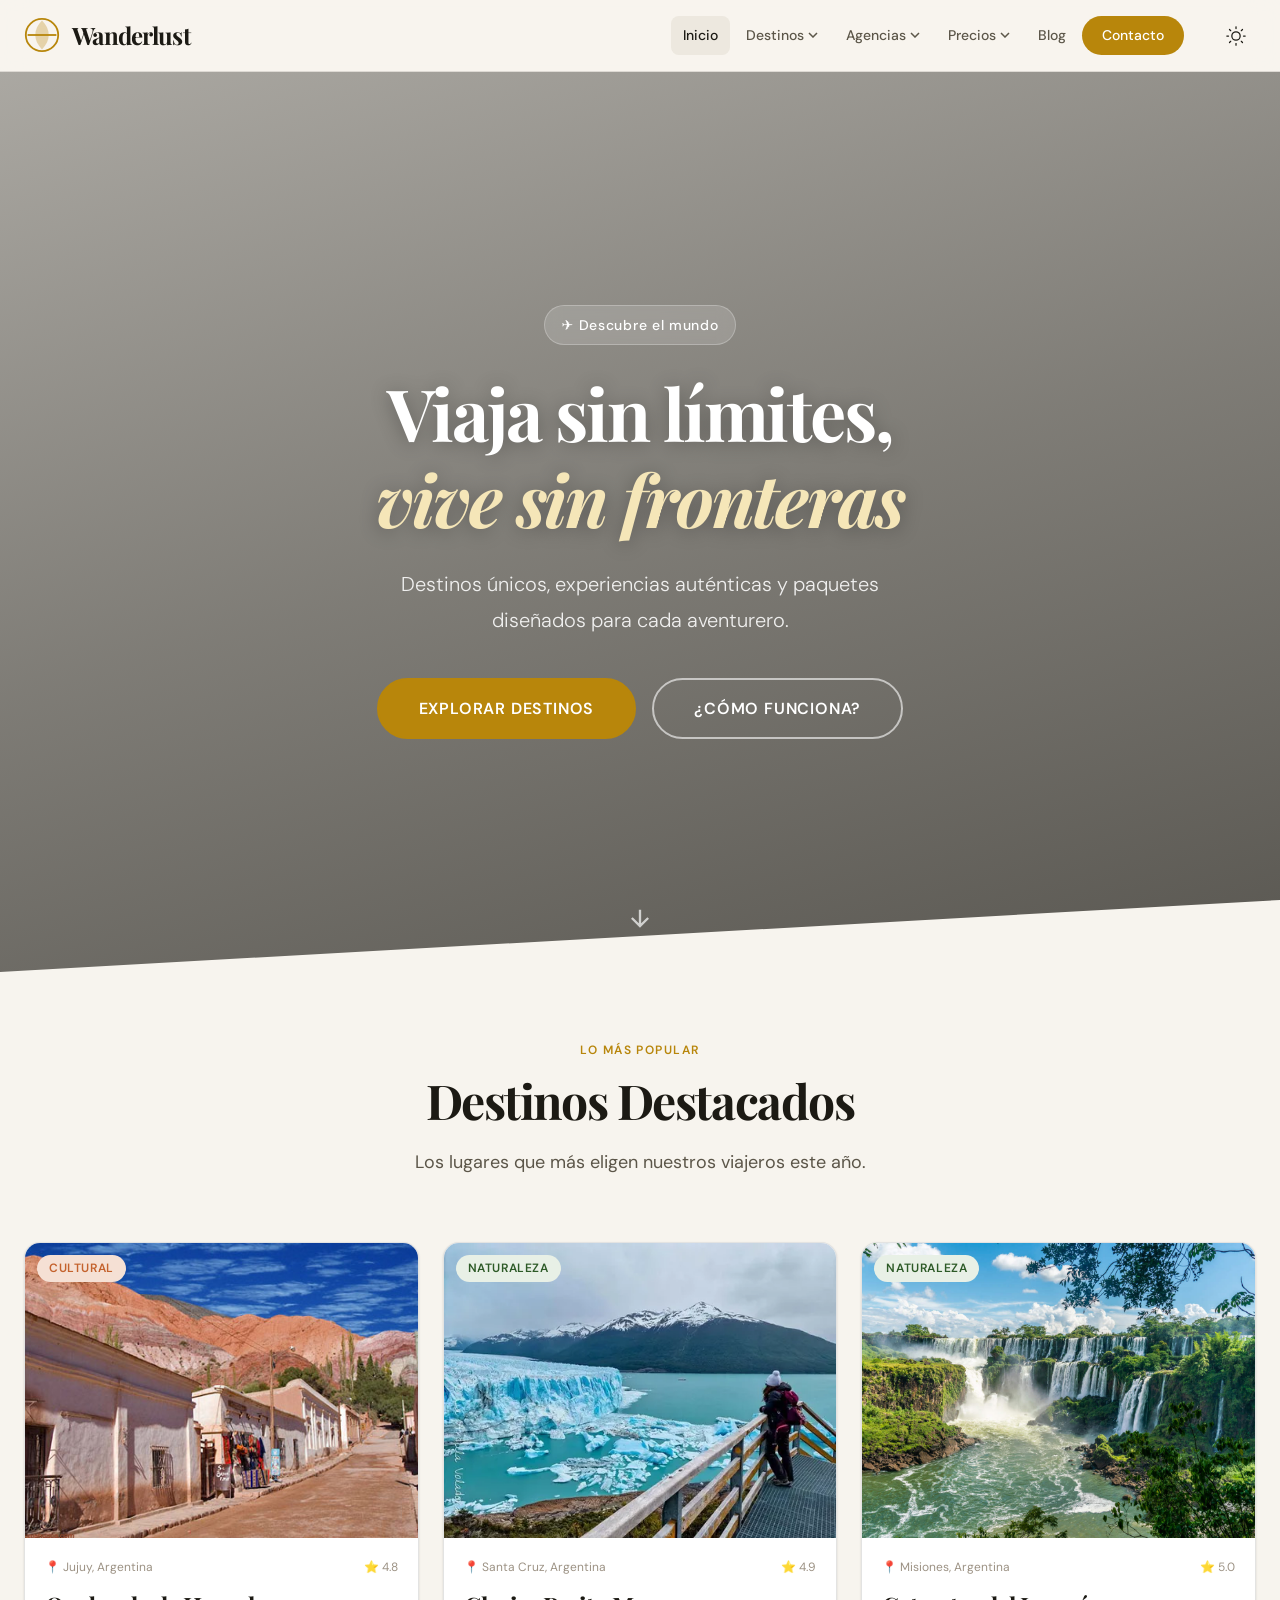
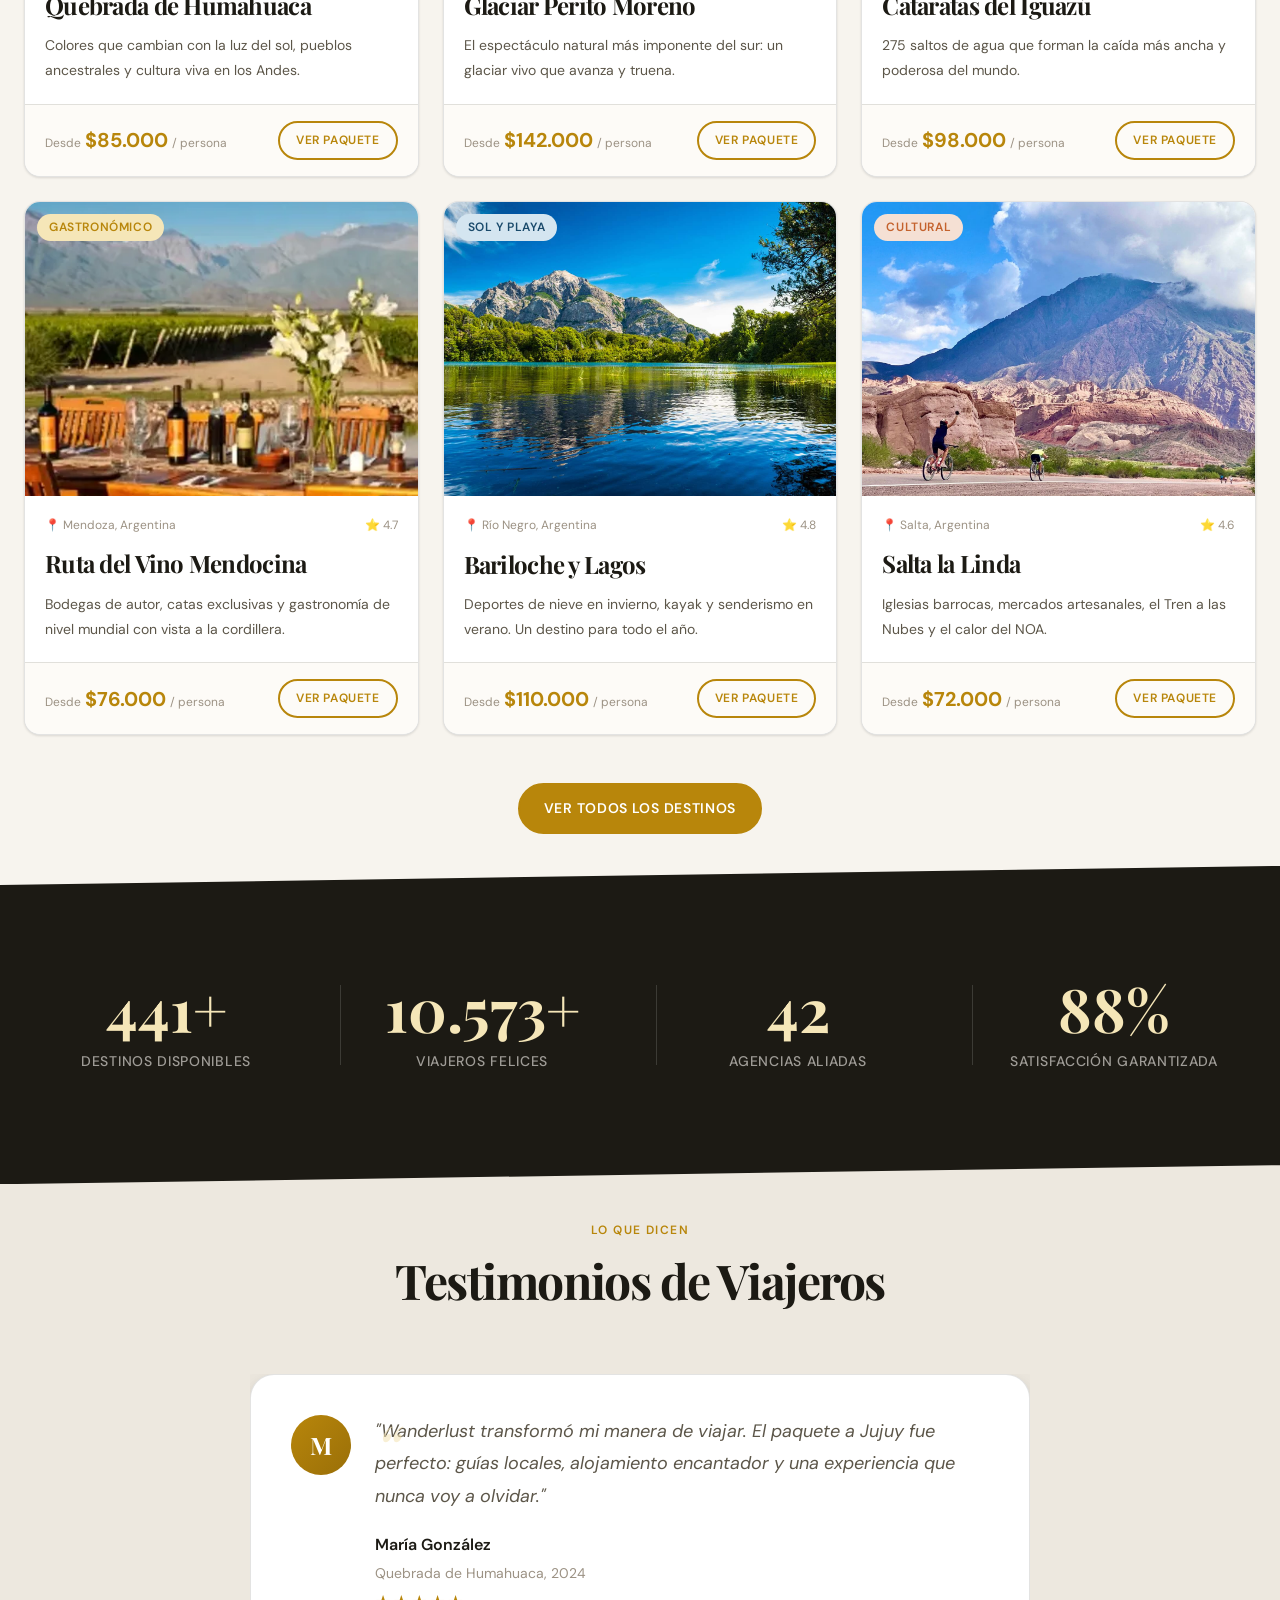
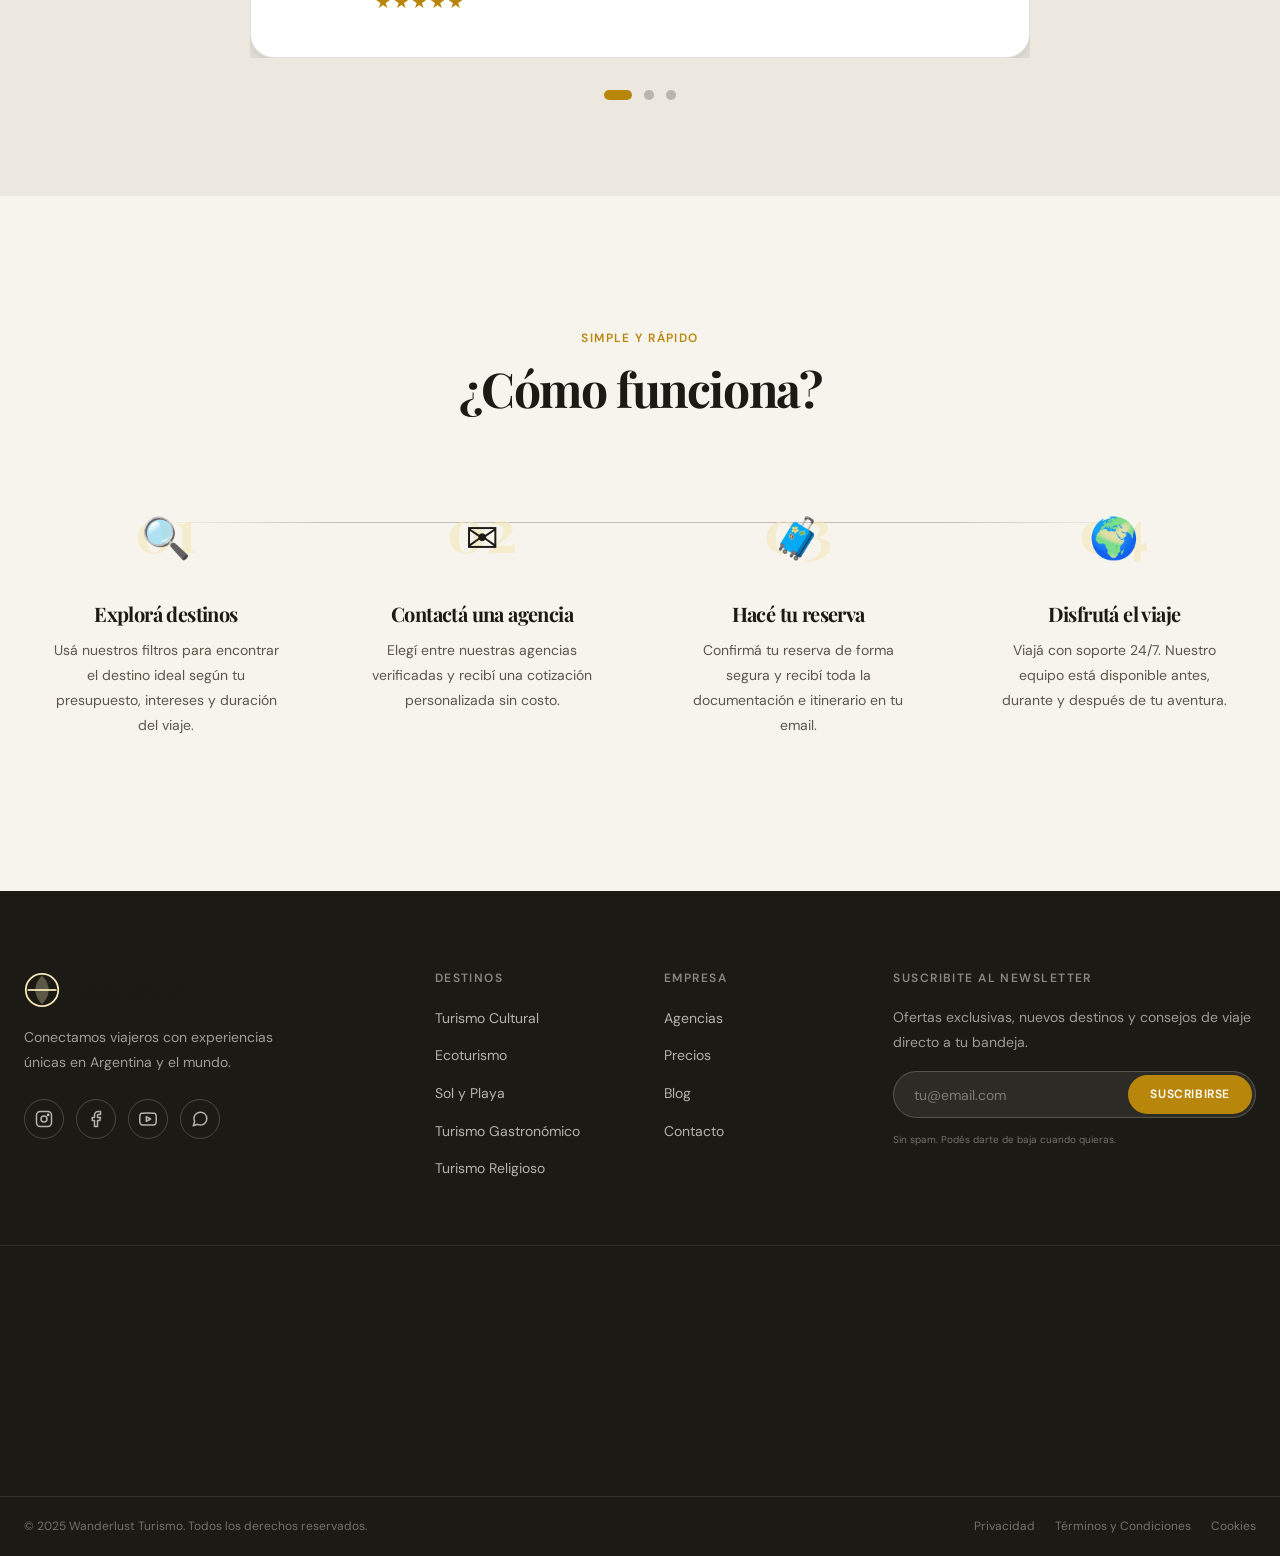
==== commit 61fce442: "asdd" ====
--- a/index.html
+++ b/index.html
@@ -590,7 +590,7 @@
 
   <footer class="site-footer" aria-label="Pie de página">
     <div class="footer-inner">
-
+      
       <!-- Columna 1: Info del sitio -->
       <div class="footer-col footer-col--brand">
         <a href="index.html" class="logo logo--footer" aria-label="Wanderlust – Inicio">
@@ -654,7 +654,32 @@
           <li><a href="contacto.html">Contacto</a></li>
         </ul>
       </nav>
-
+       <div class="footer-col footer-col--newsletter">
+        <h3 class="footer-heading">Suscribite al newsletter</h3>
+        <p class="footer-newsletter-desc">Ofertas exclusivas, nuevos destinos y consejos de viaje directo a tu bandeja.</p>
+
+        <form class="newsletter-form" action="#" method="post" novalidate aria-label="Formulario de suscripción">
+          <div class="newsletter-input-wrapper">
+            <label for="newsletter-email" class="sr-only">Tu email</label>
+            <input
+              type="email"
+              id="newsletter-email"
+              name="email"
+              placeholder="tu@email.com"
+              required
+              autocomplete="email"
+              aria-required="true"
+            />
+            <button type="submit" class="btn btn--primary" aria-label="Suscribirse">
+              Suscribirse
+            </button>
+          </div>
+          <p class="newsletter-privacy">
+            <small>Sin spam. Podés darte de baja cuando quieras.</small>
+          </p>
+        </form>
+      </div>
+      
       
 
     </div><!-- /.footer-inner -->
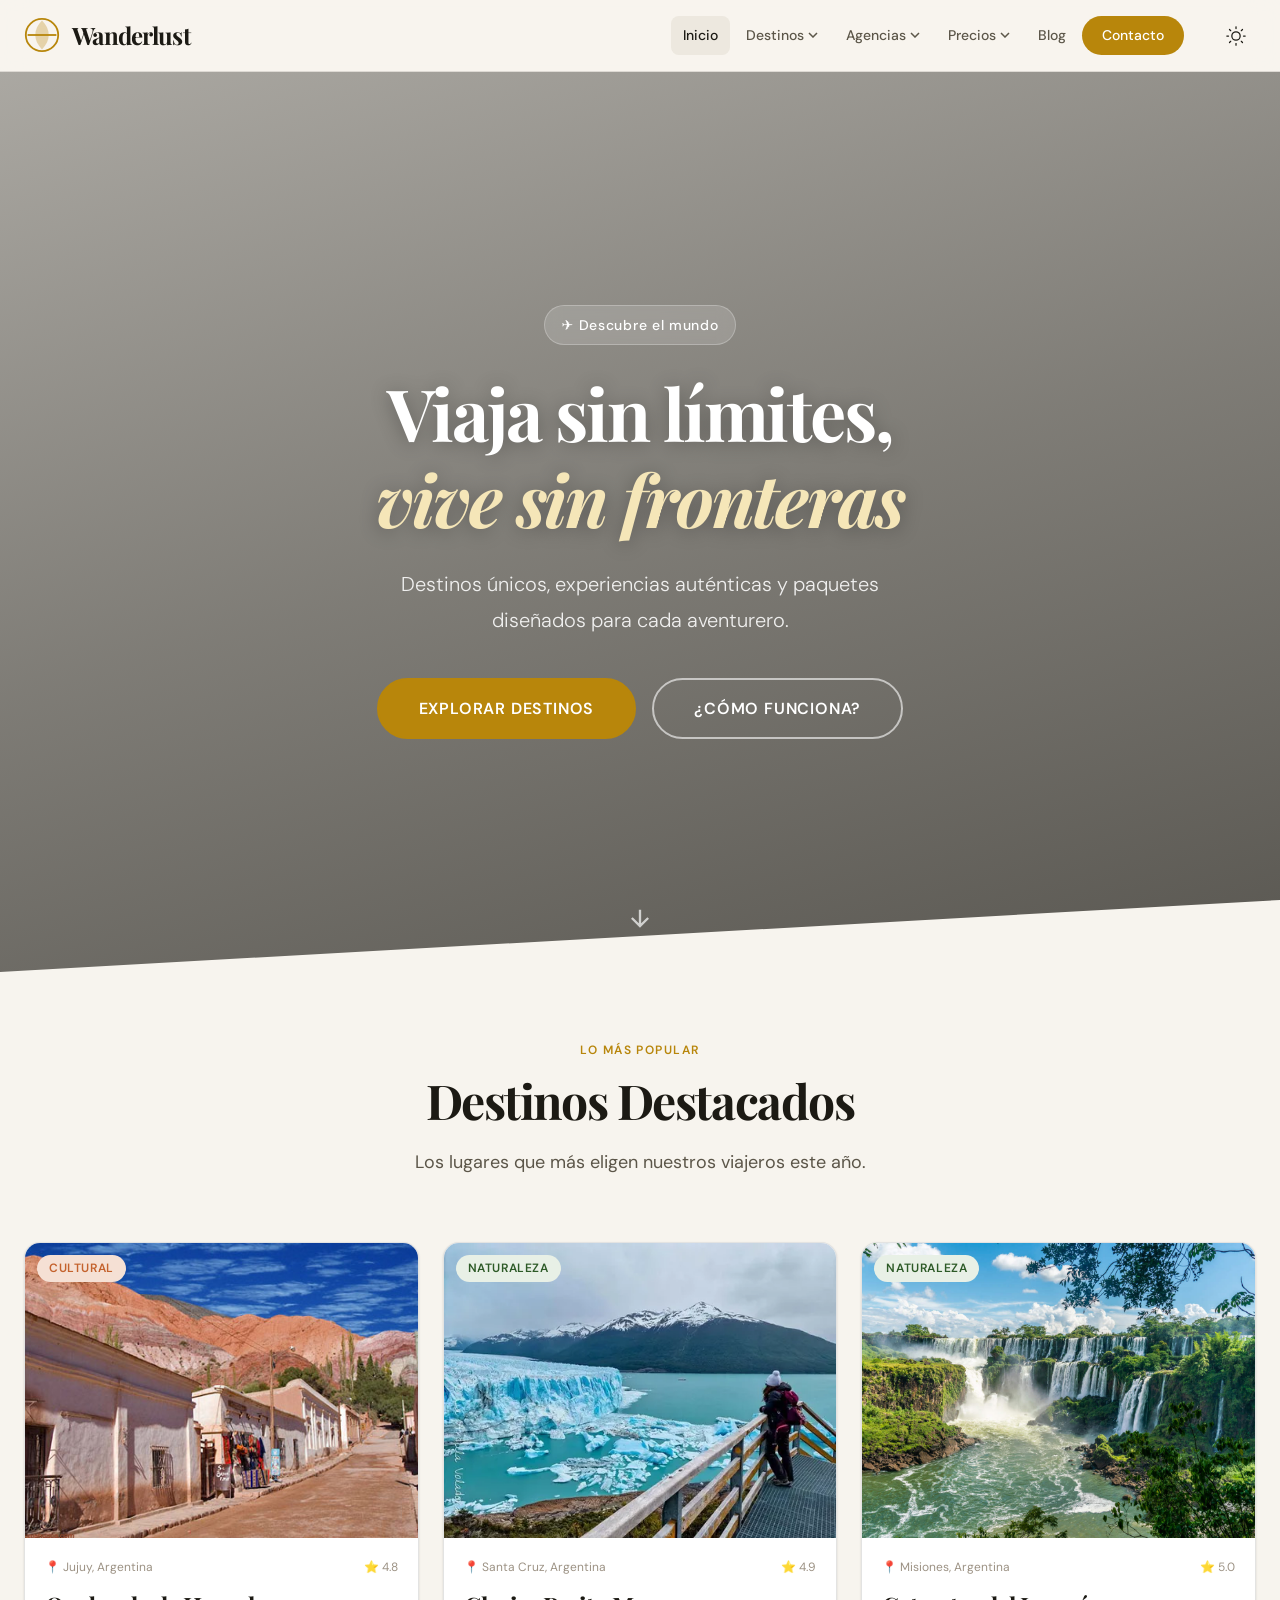
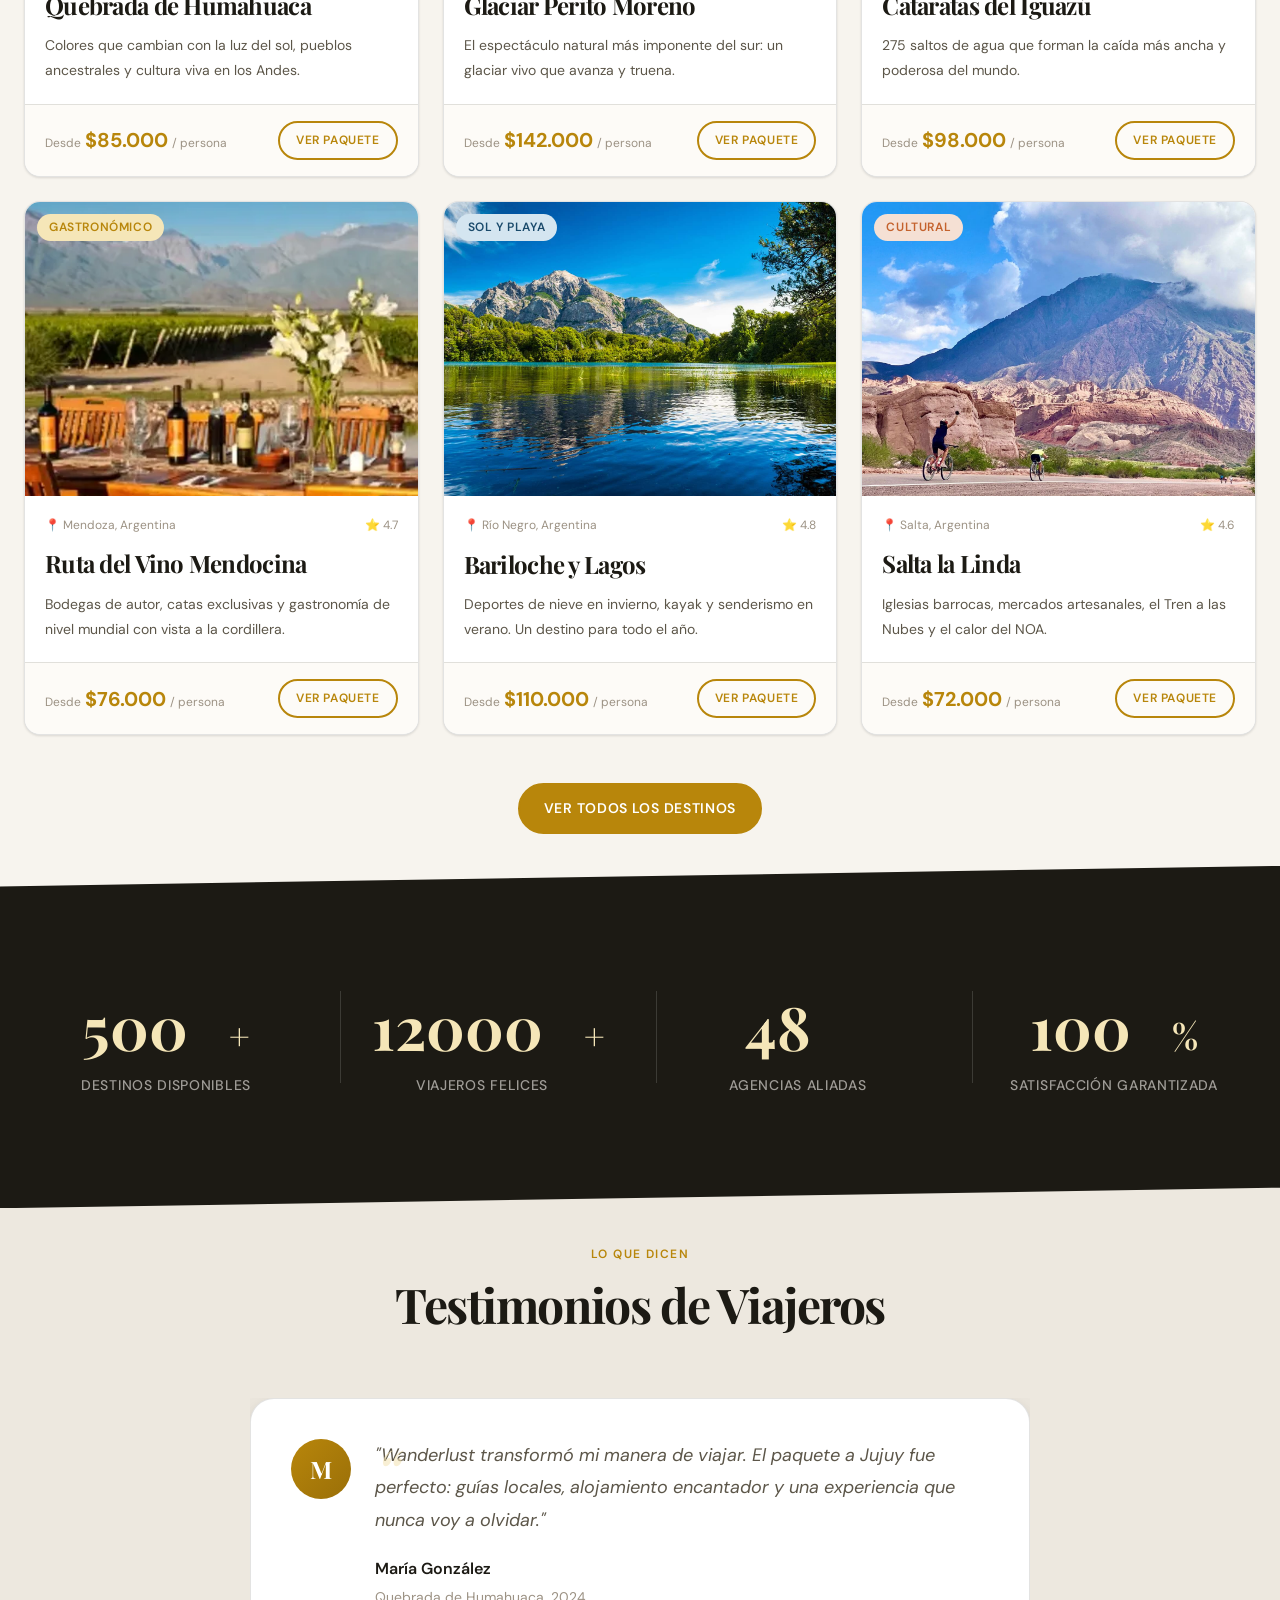
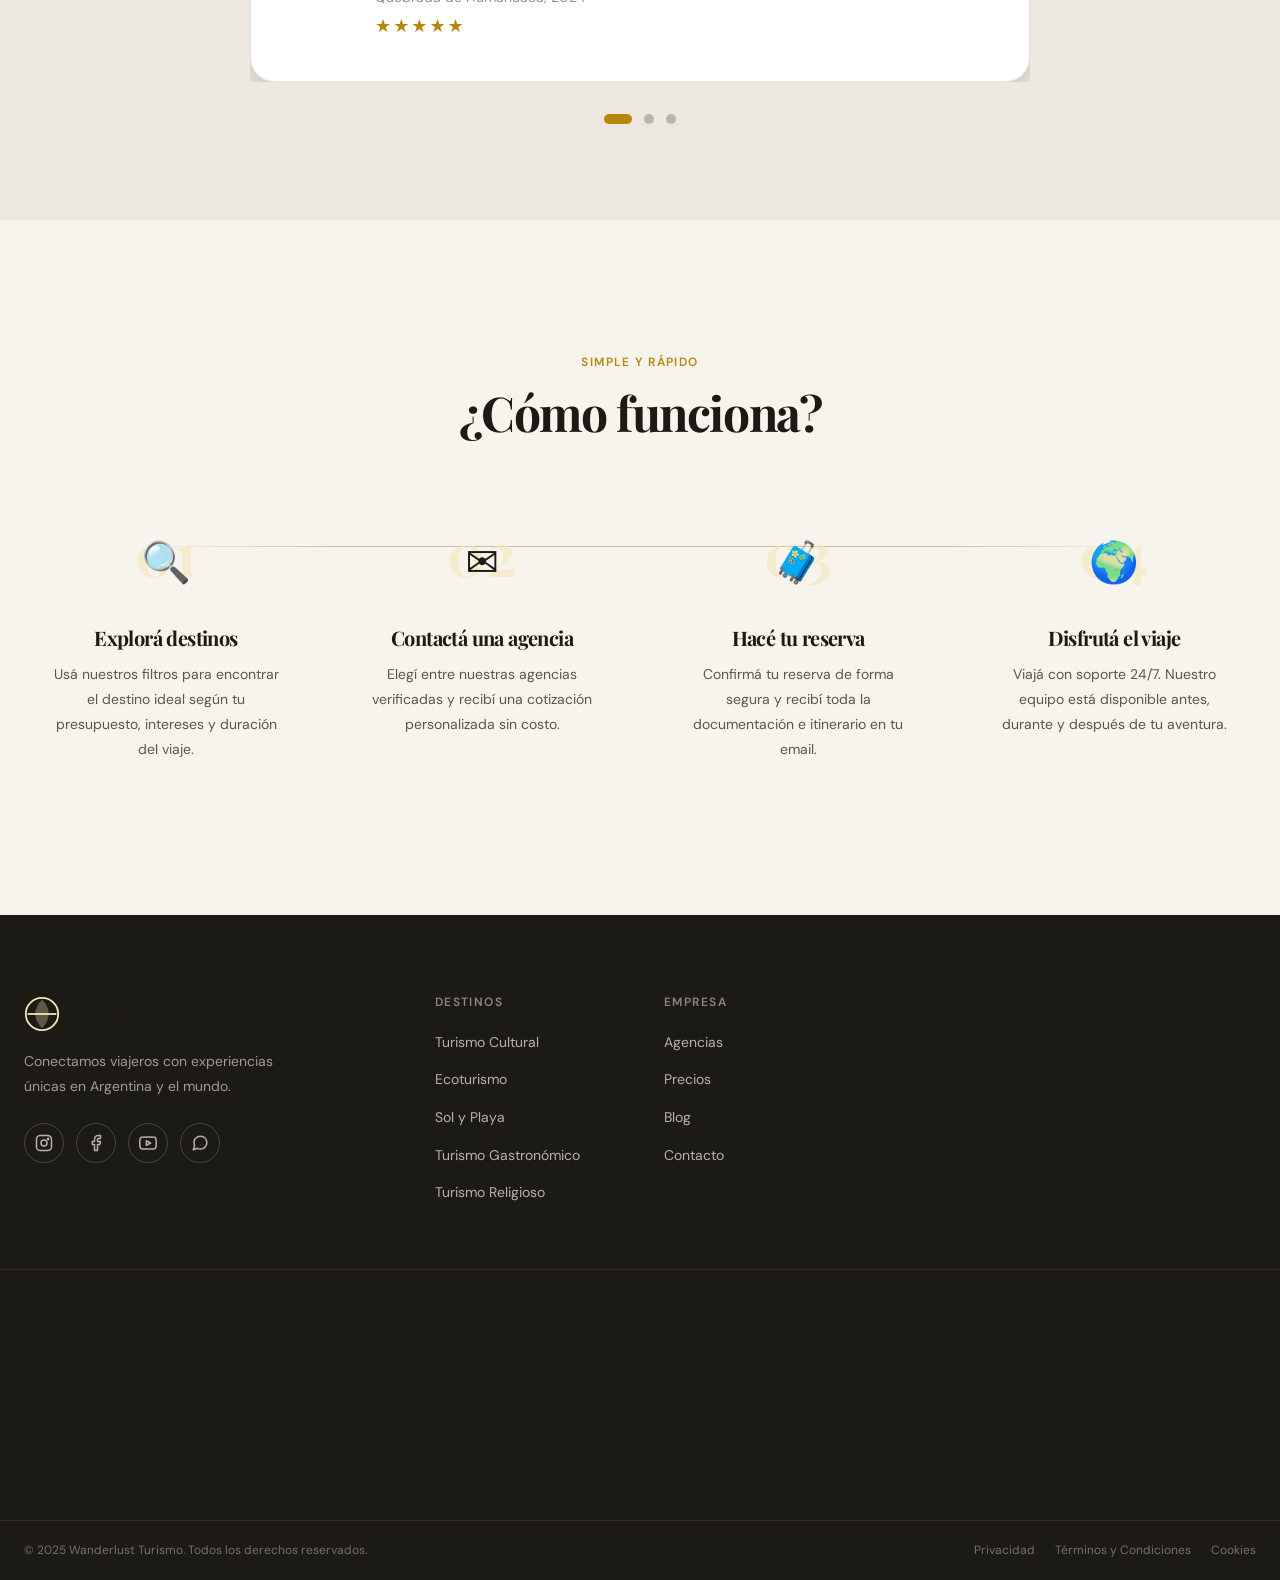
==== commit 760c4a05: "KeyFrame en Index.html" ====
--- a/index.html
+++ b/index.html
@@ -439,28 +439,26 @@
         <h2 class="sr-only" id="stats-title">Nuestros números</h2>
 
         <div class="stats-grid">
-
-
           <div class="stat-item">
-            <p class="stat-number" data-target="500" data-suffix="+">0</p>
+            <!-- El texto "0" es opcional, lo ocultaremos con CSS para que no estorbe -->
+            <p class="stat-number" data-target="500" data-suffix="+" style="--final-value: 500;">0</p>
             <p class="stat-label">Destinos disponibles</p>
           </div>
 
           <div class="stat-item">
-            <p class="stat-number" data-target="12000" data-suffix="+">0</p>
+            <p class="stat-number" data-target="12000" data-suffix="+" style="--final-value: 12000;">0</p>
             <p class="stat-label">Viajeros felices</p>
           </div>
 
           <div class="stat-item">
-            <p class="stat-number" data-target="48" data-suffix="">0</p>
+            <p class="stat-number" data-target="48" data-suffix="" style="--final-value: 48;">0</p>
             <p class="stat-label">Agencias aliadas</p>
           </div>
 
           <div class="stat-item">
-            <p class="stat-number" data-target="100" data-suffix="%">0</p>
+            <p class="stat-number" data-target="100" data-suffix="%" style="--final-value: 100;">0</p>
             <p class="stat-label">Satisfacción garantizada</p>
           </div>
-
         </div>
       </div>
     </section>
@@ -590,7 +588,7 @@
 
   <footer class="site-footer" aria-label="Pie de página">
     <div class="footer-inner">
-      
+
       <!-- Columna 1: Info del sitio -->
       <div class="footer-col footer-col--brand">
         <a href="index.html" class="logo logo--footer" aria-label="Wanderlust – Inicio">
@@ -654,32 +652,7 @@
           <li><a href="contacto.html">Contacto</a></li>
         </ul>
       </nav>
-       <div class="footer-col footer-col--newsletter">
-        <h3 class="footer-heading">Suscribite al newsletter</h3>
-        <p class="footer-newsletter-desc">Ofertas exclusivas, nuevos destinos y consejos de viaje directo a tu bandeja.</p>
-
-        <form class="newsletter-form" action="#" method="post" novalidate aria-label="Formulario de suscripción">
-          <div class="newsletter-input-wrapper">
-            <label for="newsletter-email" class="sr-only">Tu email</label>
-            <input
-              type="email"
-              id="newsletter-email"
-              name="email"
-              placeholder="tu@email.com"
-              required
-              autocomplete="email"
-              aria-required="true"
-            />
-            <button type="submit" class="btn btn--primary" aria-label="Suscribirse">
-              Suscribirse
-            </button>
-          </div>
-          <p class="newsletter-privacy">
-            <small>Sin spam. Podés darte de baja cuando quieras.</small>
-          </p>
-        </form>
-      </div>
-      
+
       
 
     </div><!-- /.footer-inner -->
--- a/css/index.css
+++ b/css/index.css
@@ -1127,21 +1127,59 @@
   background: rgba(247, 244, 238, 0.15);
 }
 
+/* 1. Definimos la variable numérica para que CSS la pueda animar */
+@property --num {
+  syntax: "<integer>";
+  initial-value: 0;
+  inherits: false;
+}
+
+/* 2. Animación del conteo */
+@keyframes conteo {
+  from { --num: 0; }
+  to { --num: var(--final-value); }
+}
+
+/* 3. Animación de efecto 'Pop' (Agrandar y volver) */
+@keyframes countPop {
+  0% { transform: scale(1); }
+  50% { transform: scale(1.1); }
+  100% { transform: scale(1); }
+}
+
 .stat-number {
   font-family: var(--font-display);
   font-size: clamp(var(--text-4xl), 6vw, var(--text-5xl));
   font-weight: var(--font-weight-bold);
+  color: transparent; /* Ocultamos el "0" del HTML */
+  position: relative;
+  display: inline-block;
+  
+  /* Aplicamos ambas animaciones: conteo y pop */
+  animation: 
+    conteo 3s ease-out forwards, 
+    countPop 0.4s ease-in-out infinite; /* El pop se repite mientras cuenta */
+  
+  counter-reset: variable var(--num);
+}
+
+/* El número real se muestra aquí */
+.stat-number::before {
+  content: counter(variable);
   color: var(--color-accent-light);
-  line-height: 1;
-  margin-bottom: var(--space-3);
-  /* transition para la animación del número */
-  transition: all var(--transition-fast);
-}
-
-/* Cuando el JS activa la animación */
-.stat-number.is-counting {
-  animation: countPop 0.3s var(--transition-bounce);
-}
+  position: relative; /* Para que conviva bien con el ::after */
+}
+
+/* El sufijo (+ o %) se muestra aquí */
+.stat-number::after {
+  content: attr(data-suffix);
+  color: var(--color-accent-light);
+  font-size: 0.6em; /* Un poco más pequeño para que se vea mejor */
+  vertical-align: middle;
+  margin-left: 2px;
+}
+
+
 
 .stat-label {
   font-size: var(--text-sm);
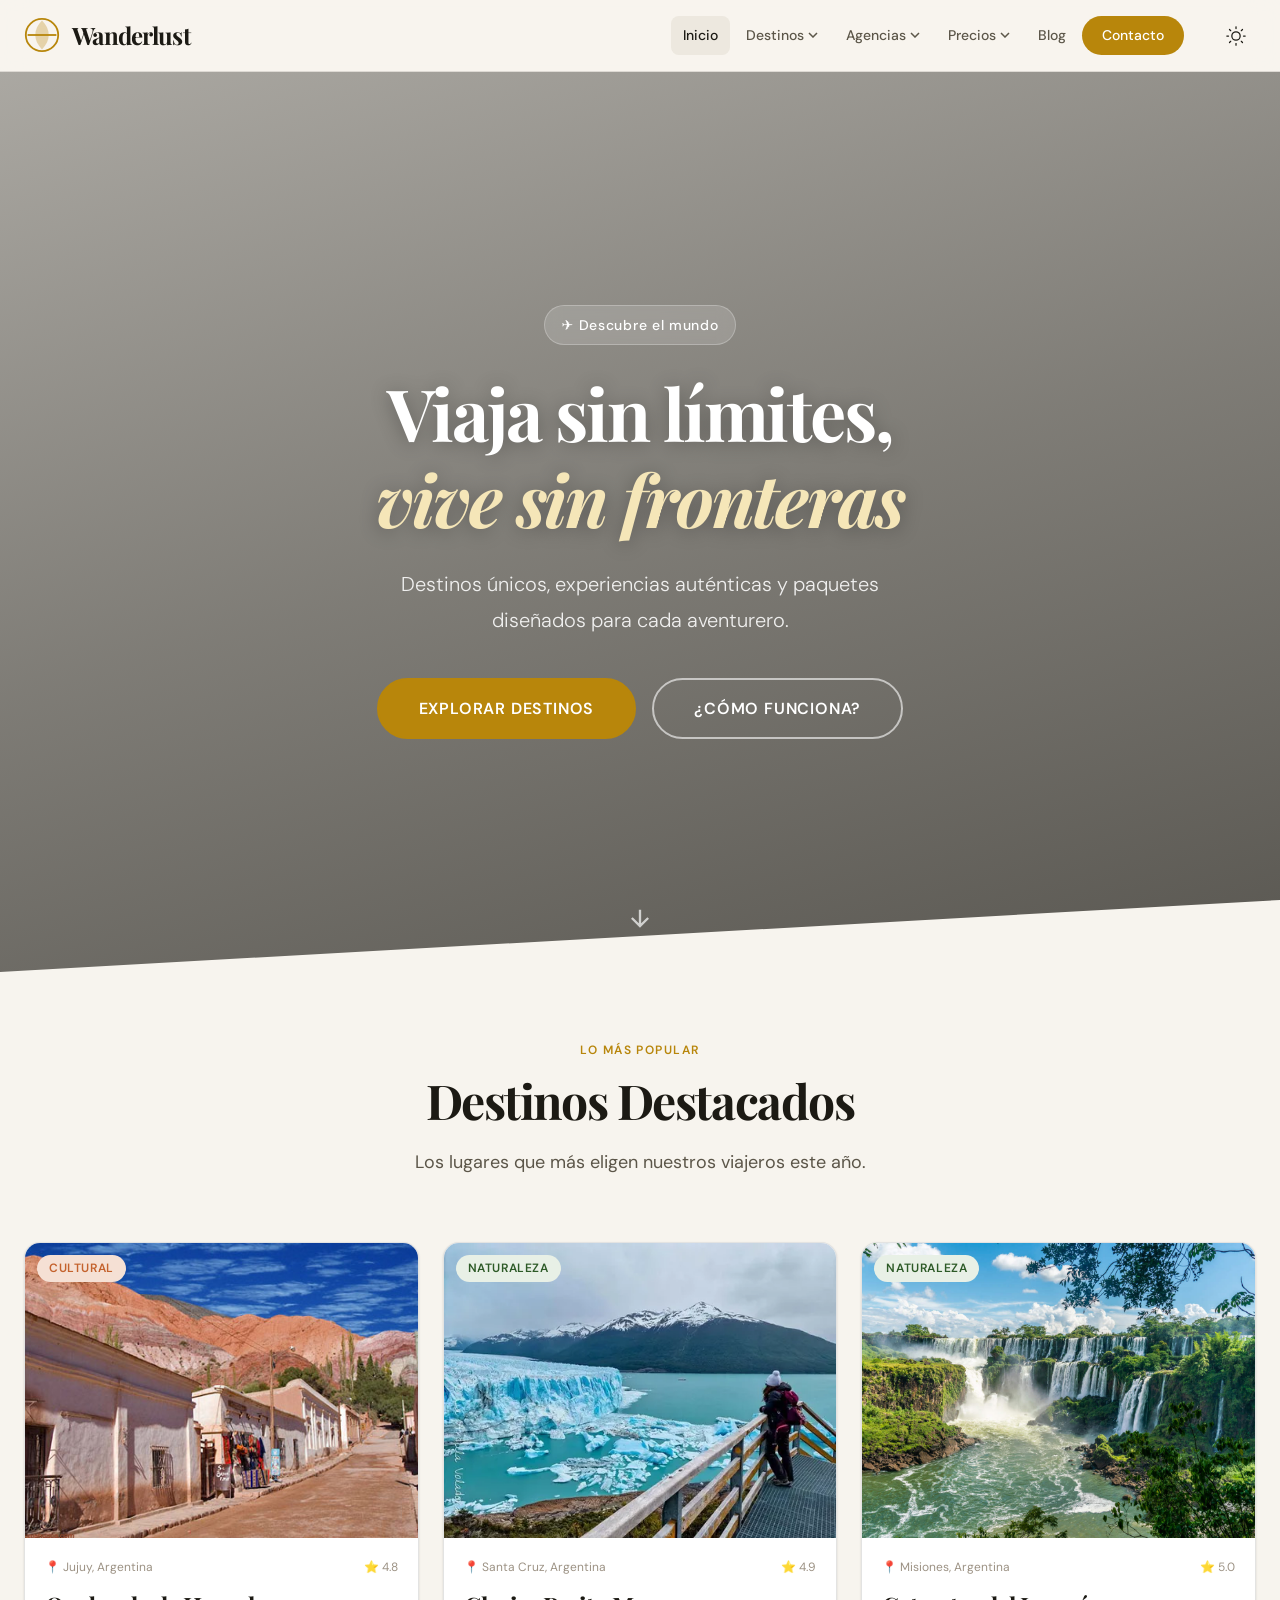
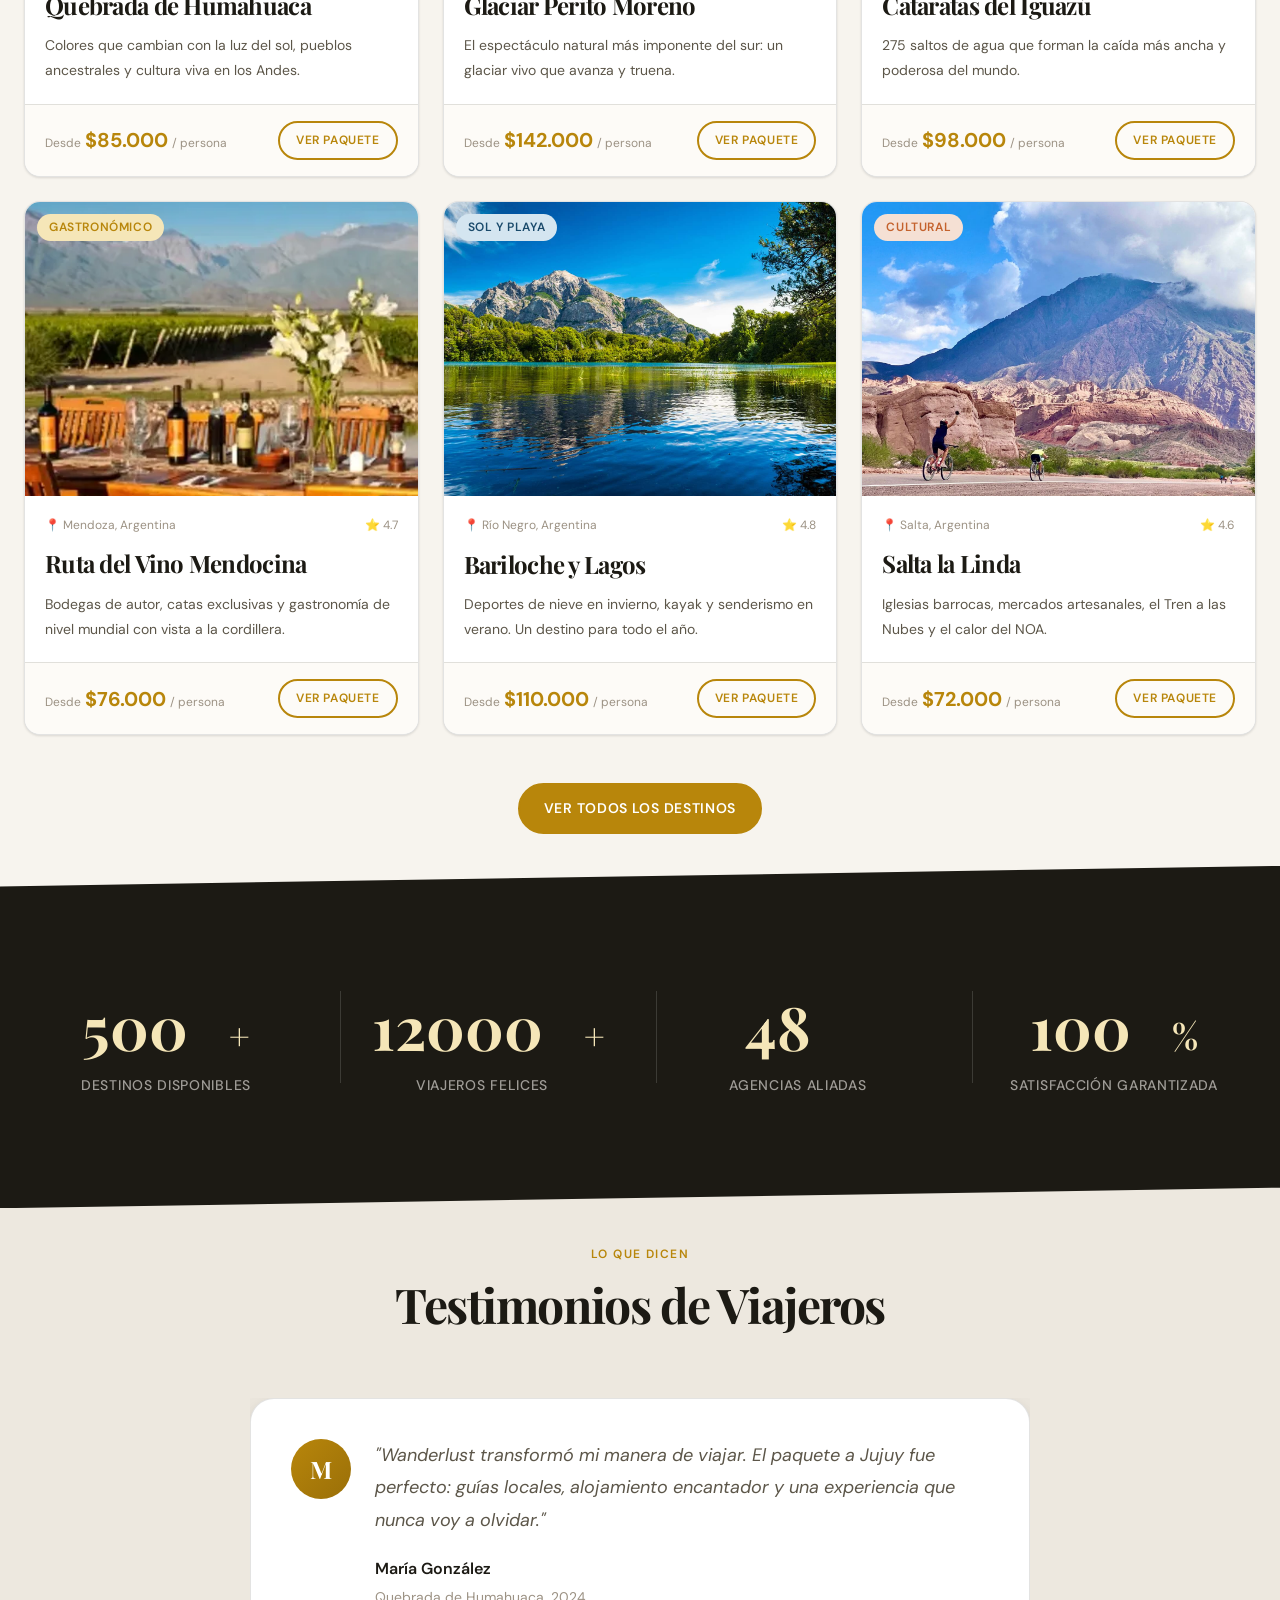
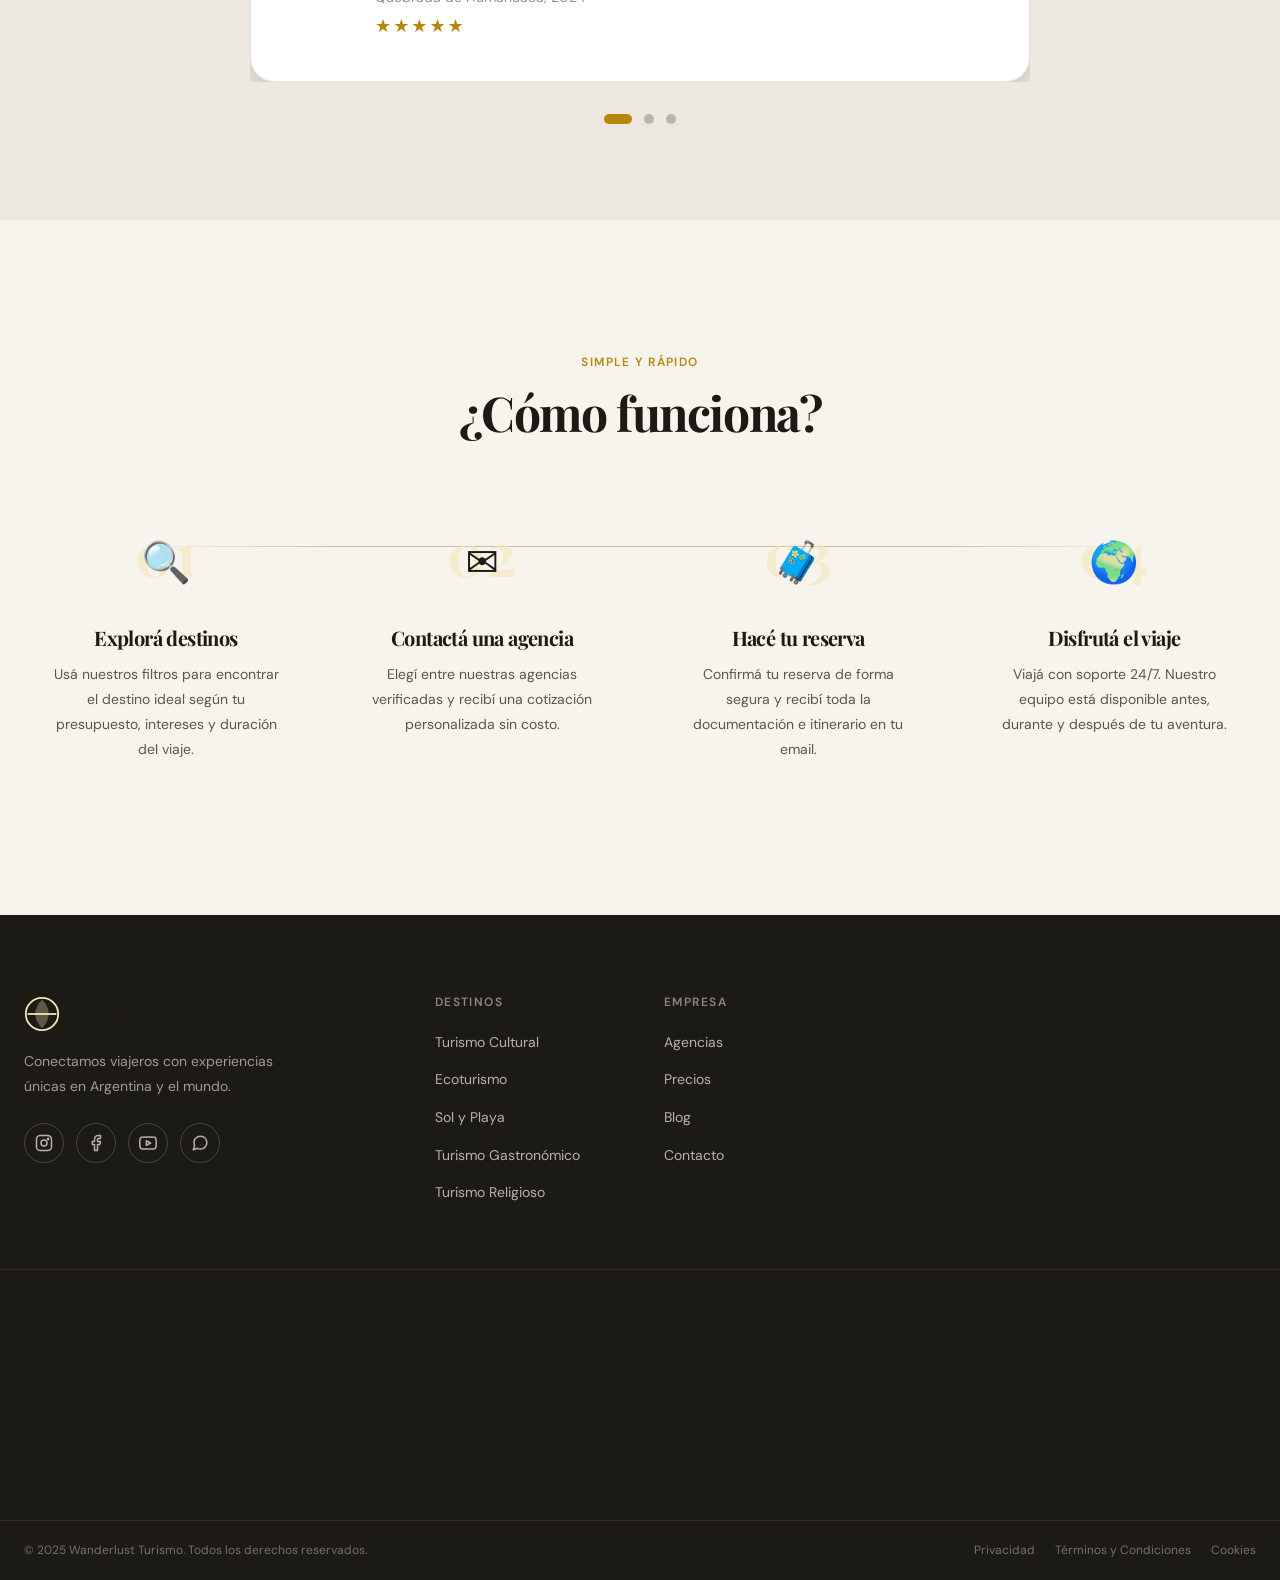
==== commit 5db582be: "ULTIMOS CAMBIOS" ====
--- a/index.html
+++ b/index.html
@@ -132,7 +132,7 @@
                 </div>
               </div>
             </div>
-          </li>
+          </li> 
 
           <li class="nav-item">
             <a href="blog.html" class="nav-link">Blog</a>
--- a/css/index.css
+++ b/css/index.css
@@ -1312,7 +1312,6 @@
 
 /* Comillas decorativas con pseudo-elemento */
 .testimonial-text::before {
-  content: '\201C'; /* Comilla curva de apertura */
   position: absolute;
   top: -var(--space-4);
   left: -var(--space-4);
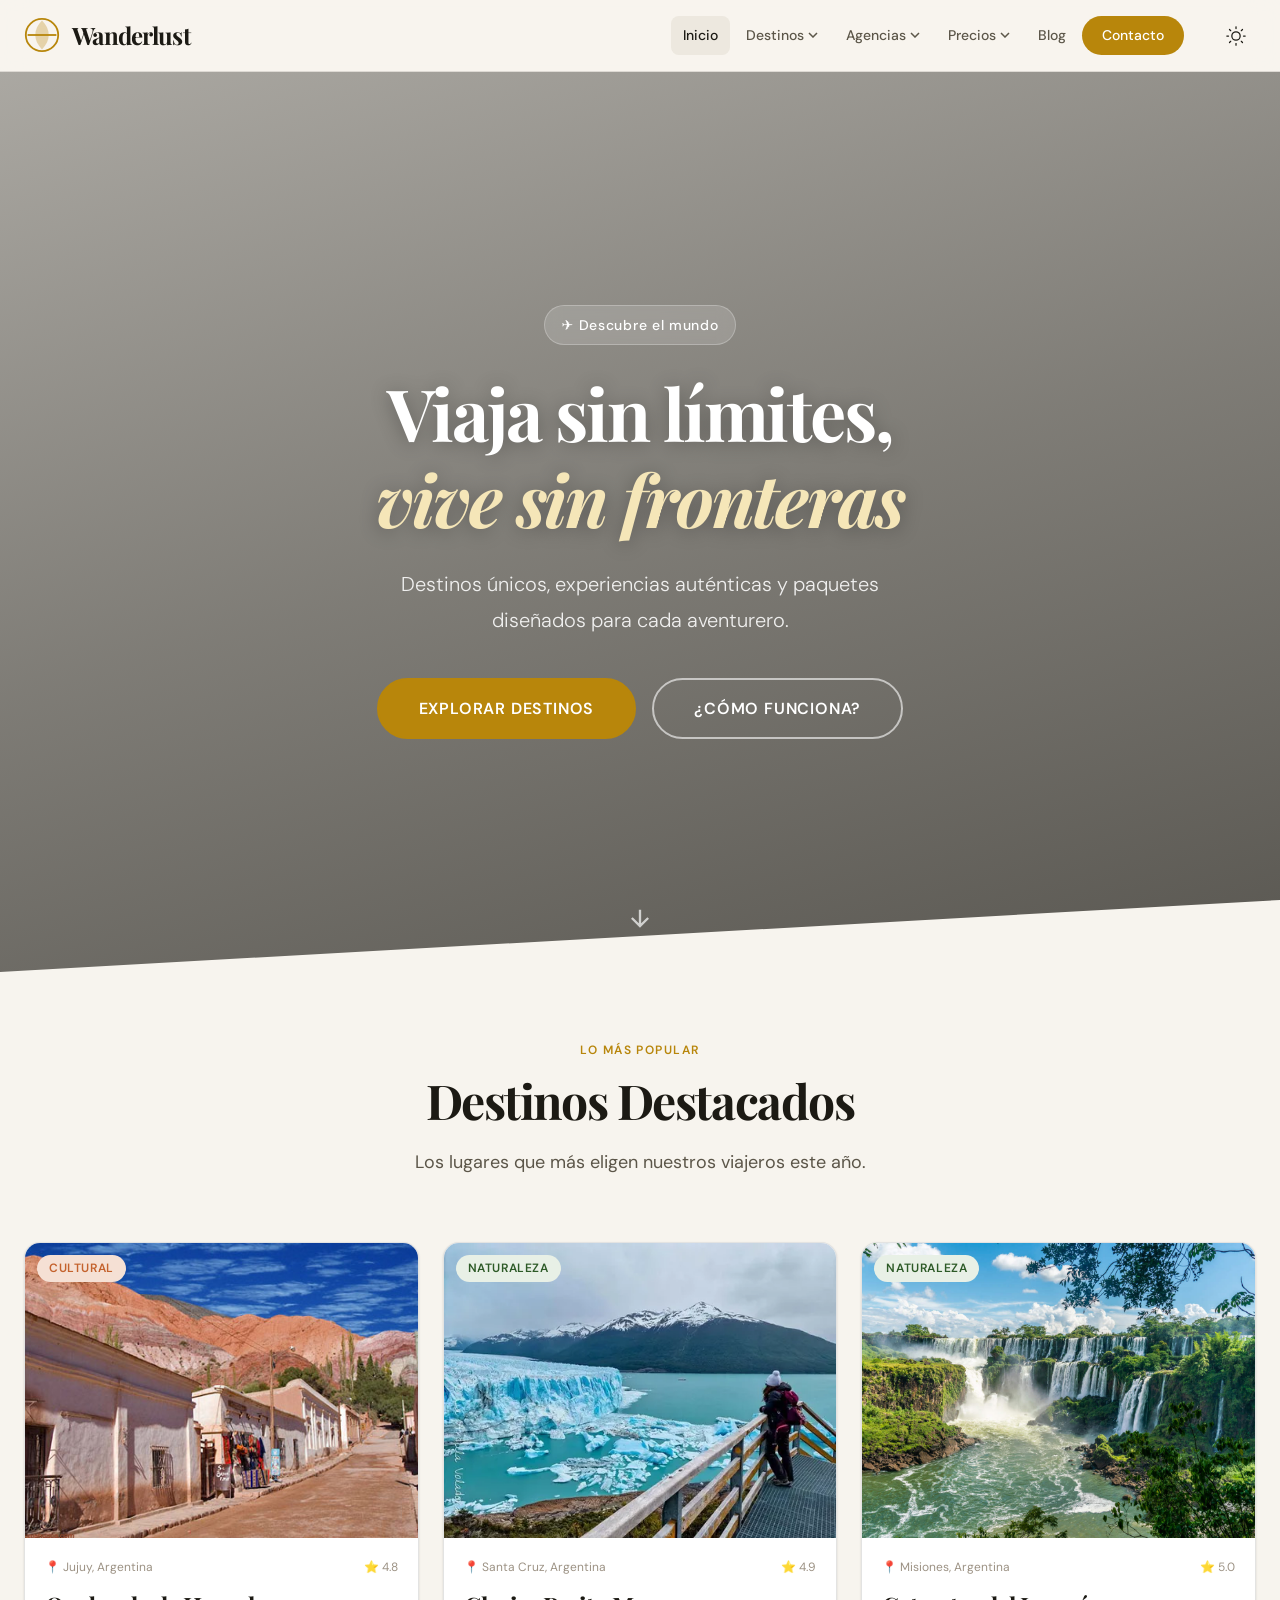
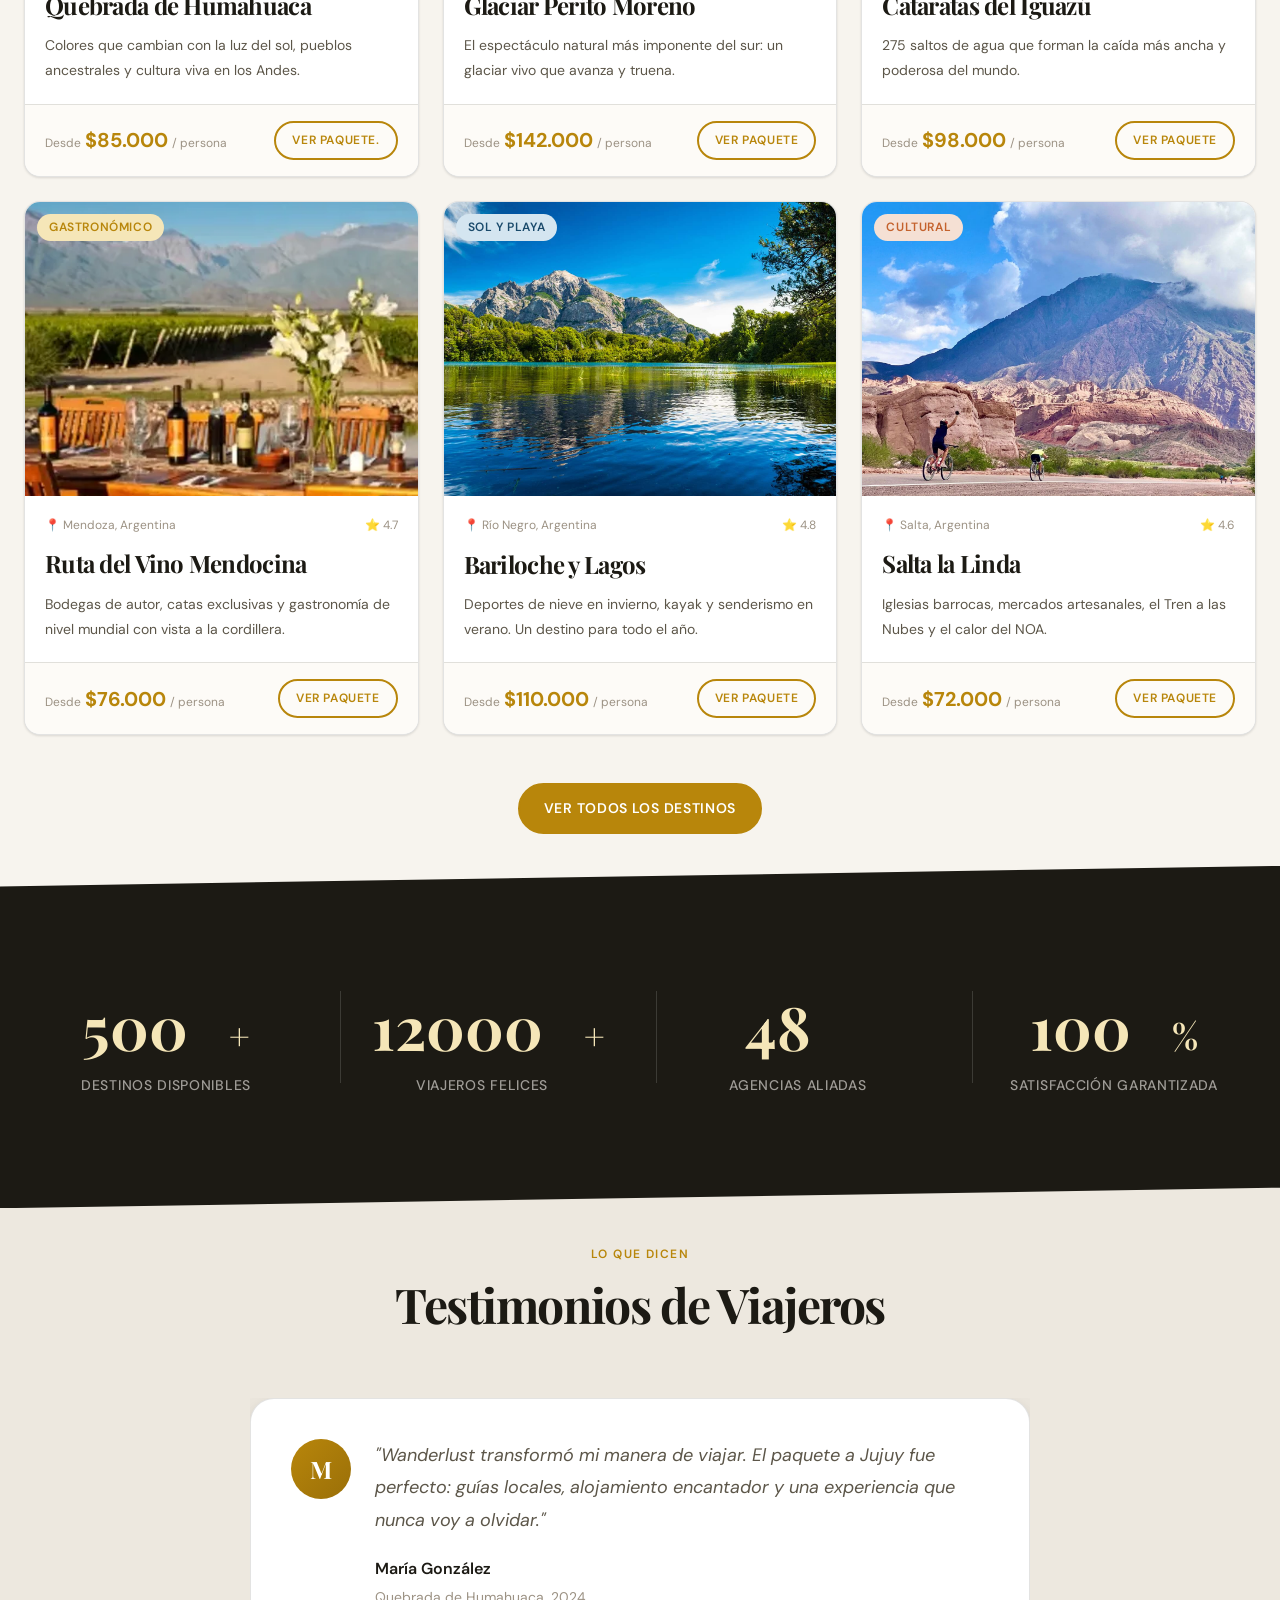
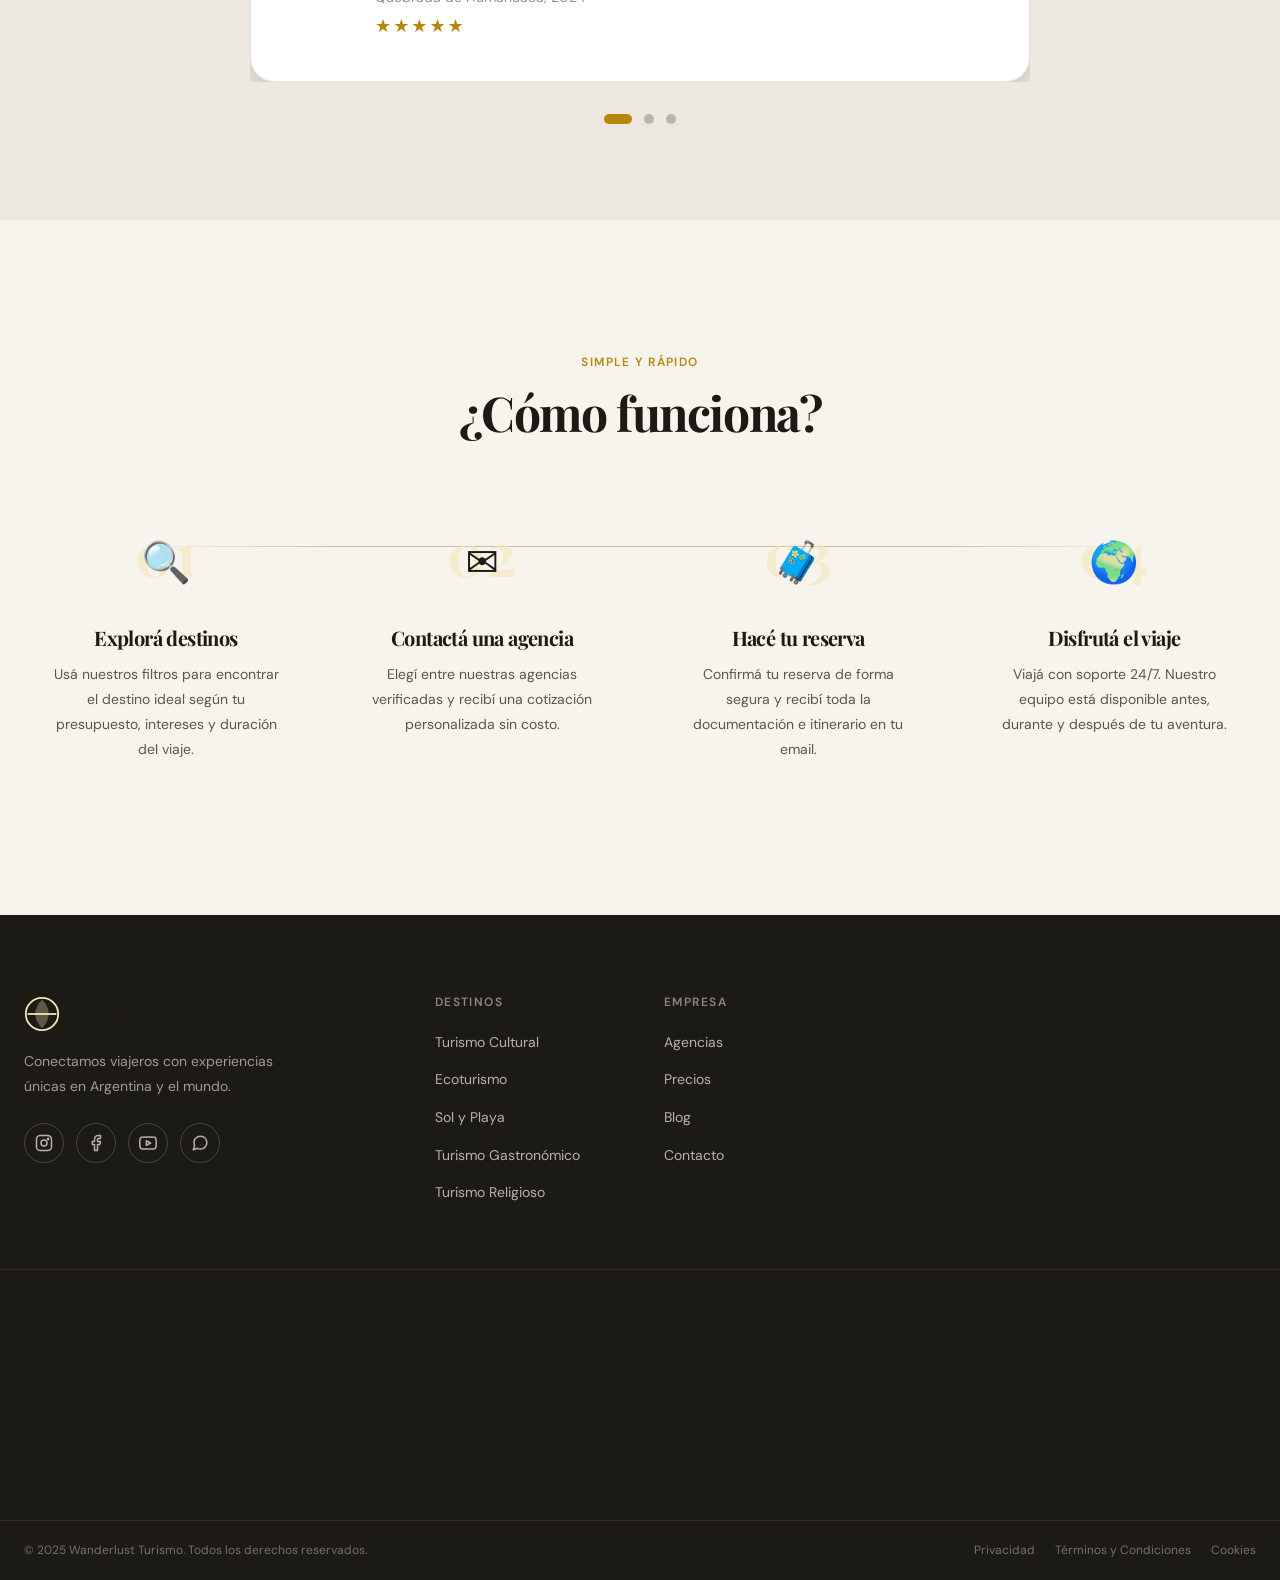
==== commit a7121db5: "ULTIMOS CAMBIOS" ====
--- a/index.html
+++ b/index.html
@@ -261,7 +261,7 @@
                 <strong class="price-amount">$85.000</strong>
                 <span class="price-per">/ persona</span>
               </p>
-              <a href="destinos.html" class="btn btn--sm btn--outline">Ver paquete</a>
+              <a href="destinos.html" class="btn btn--sm btn--outline">Ver paquete.</a>
             </div>
           </article>
 
